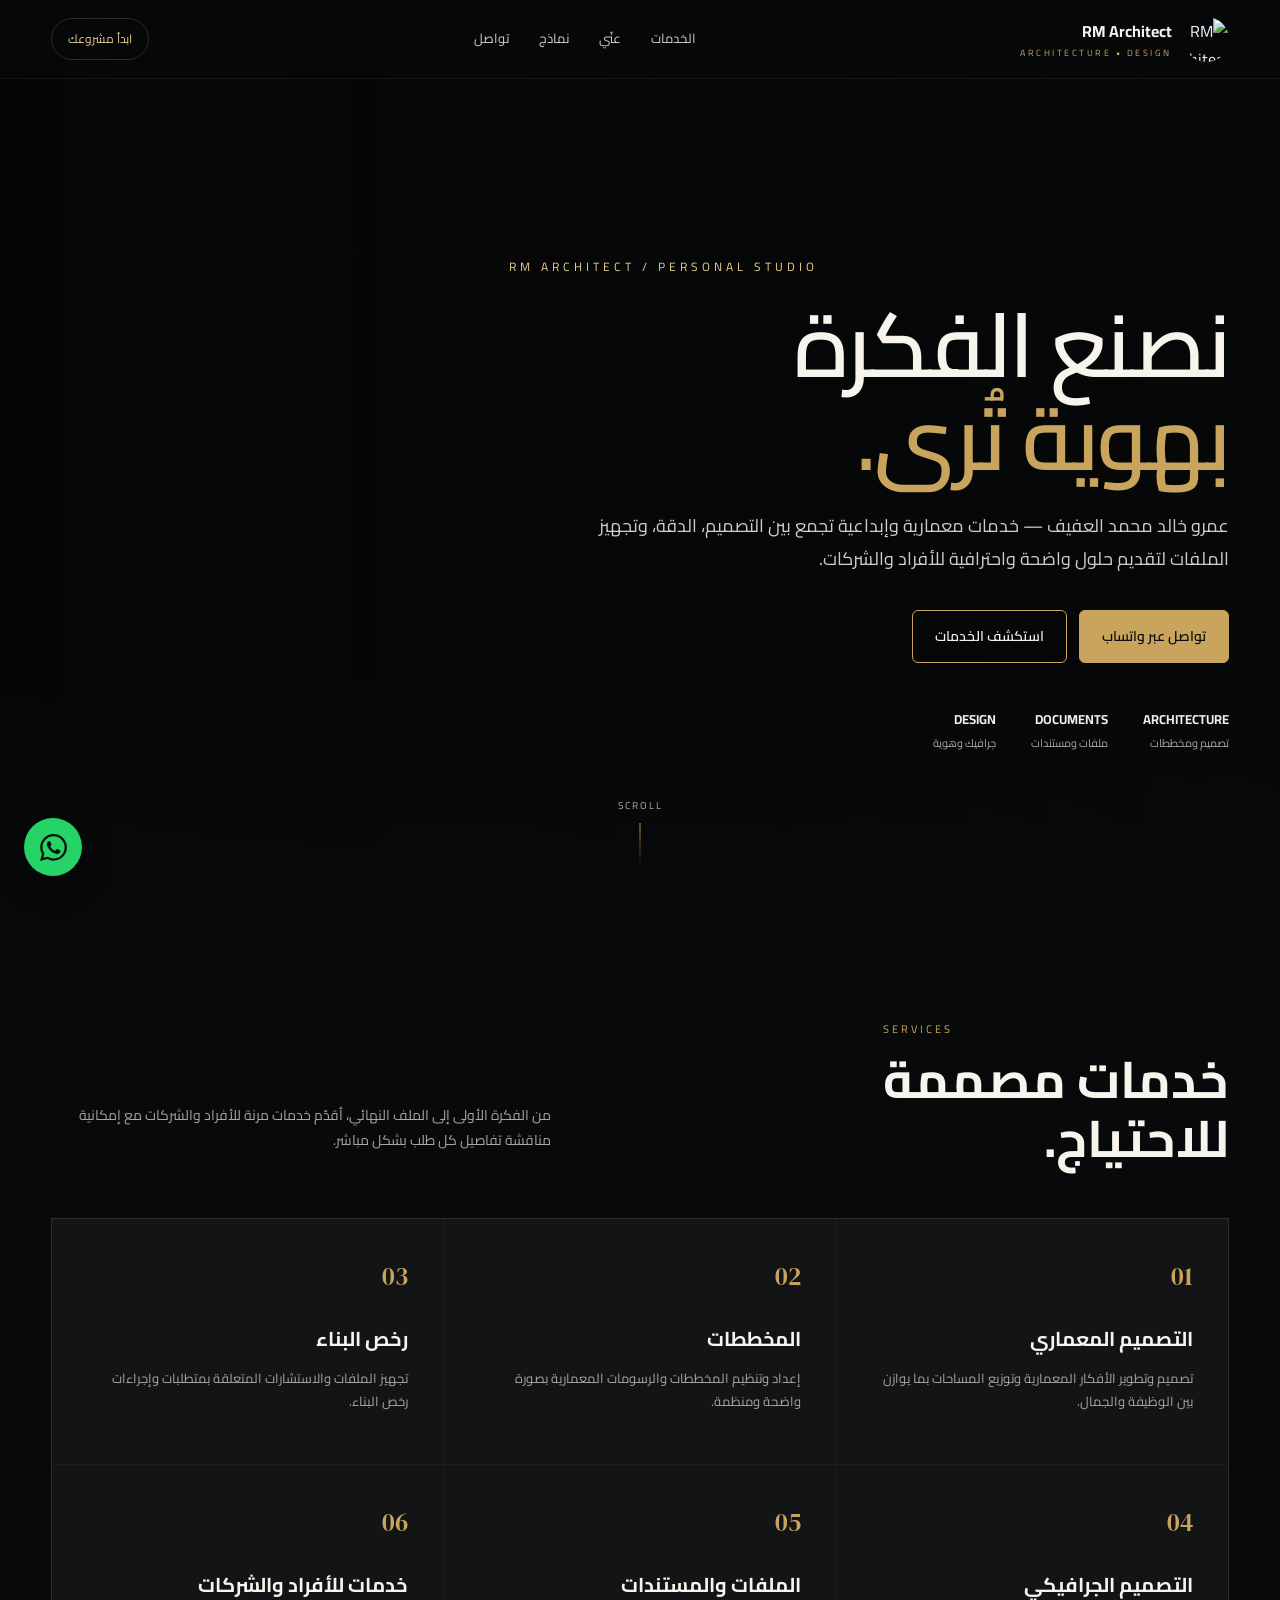
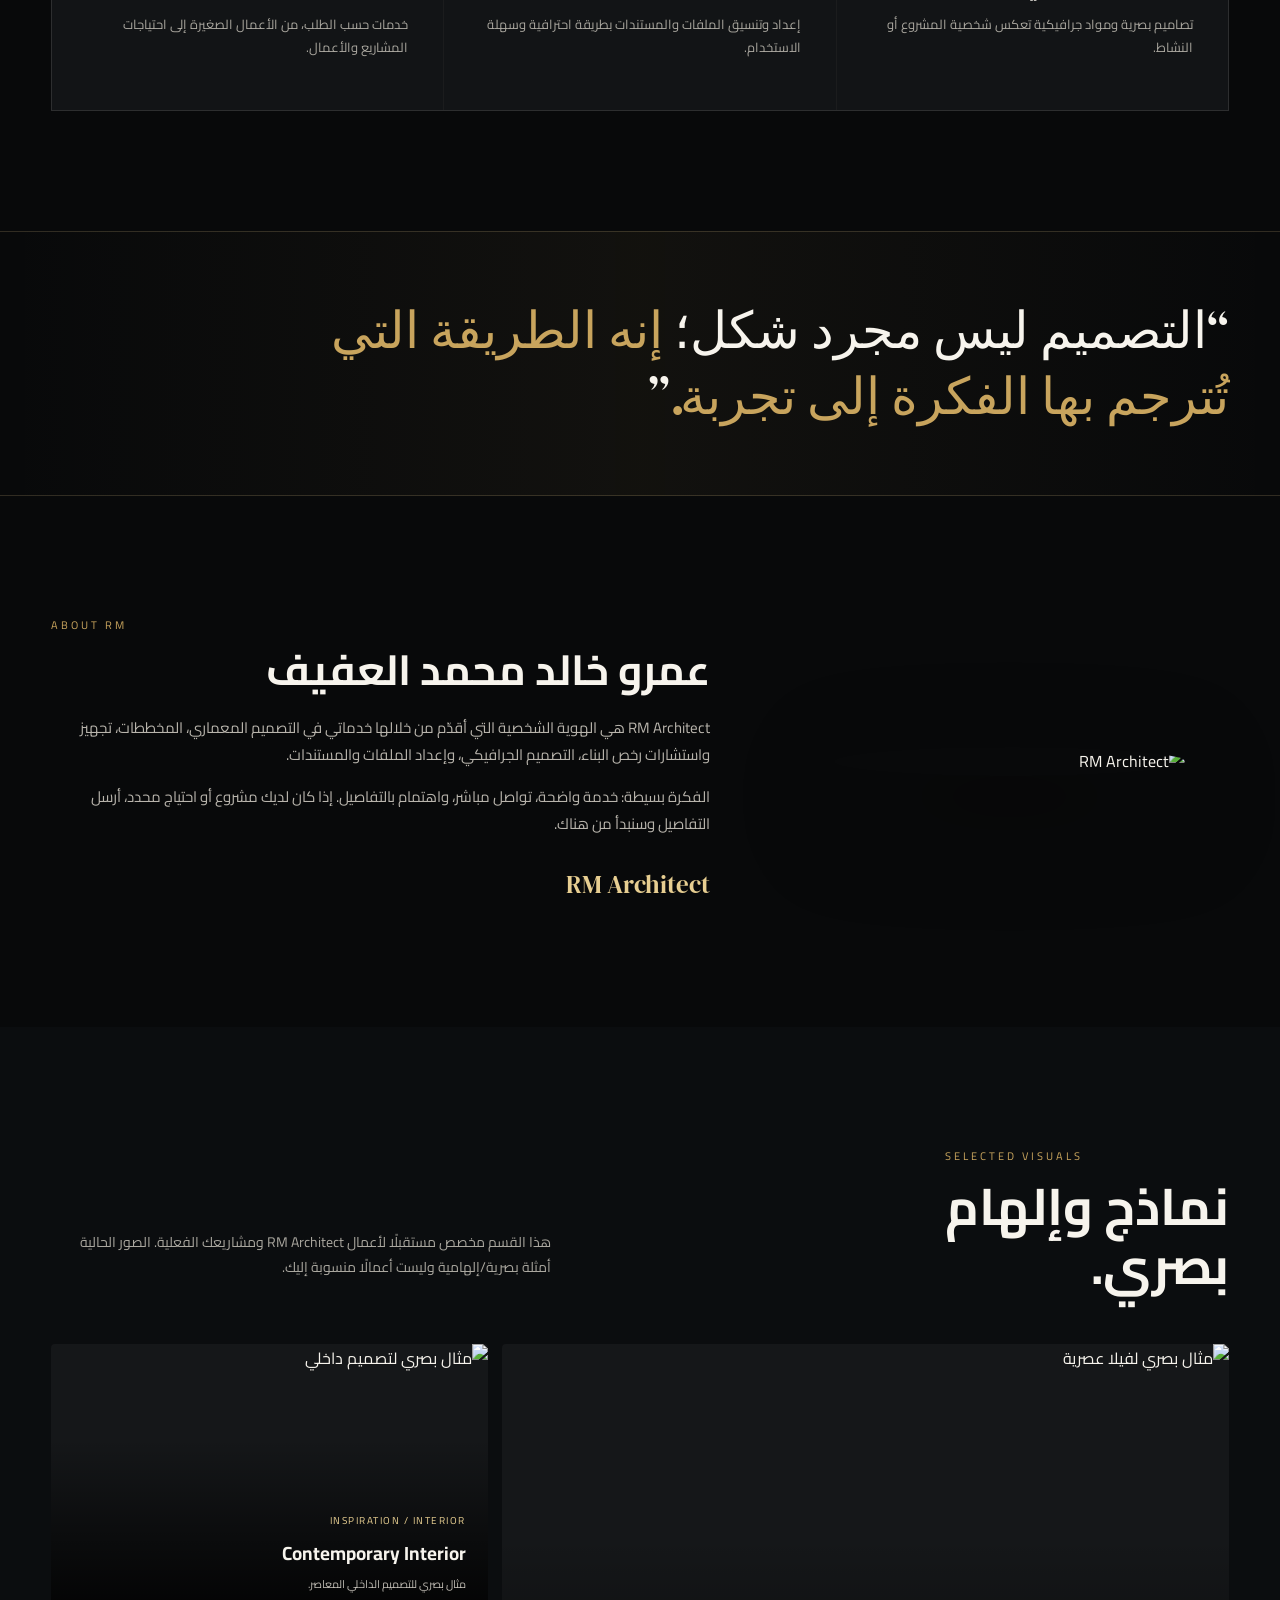
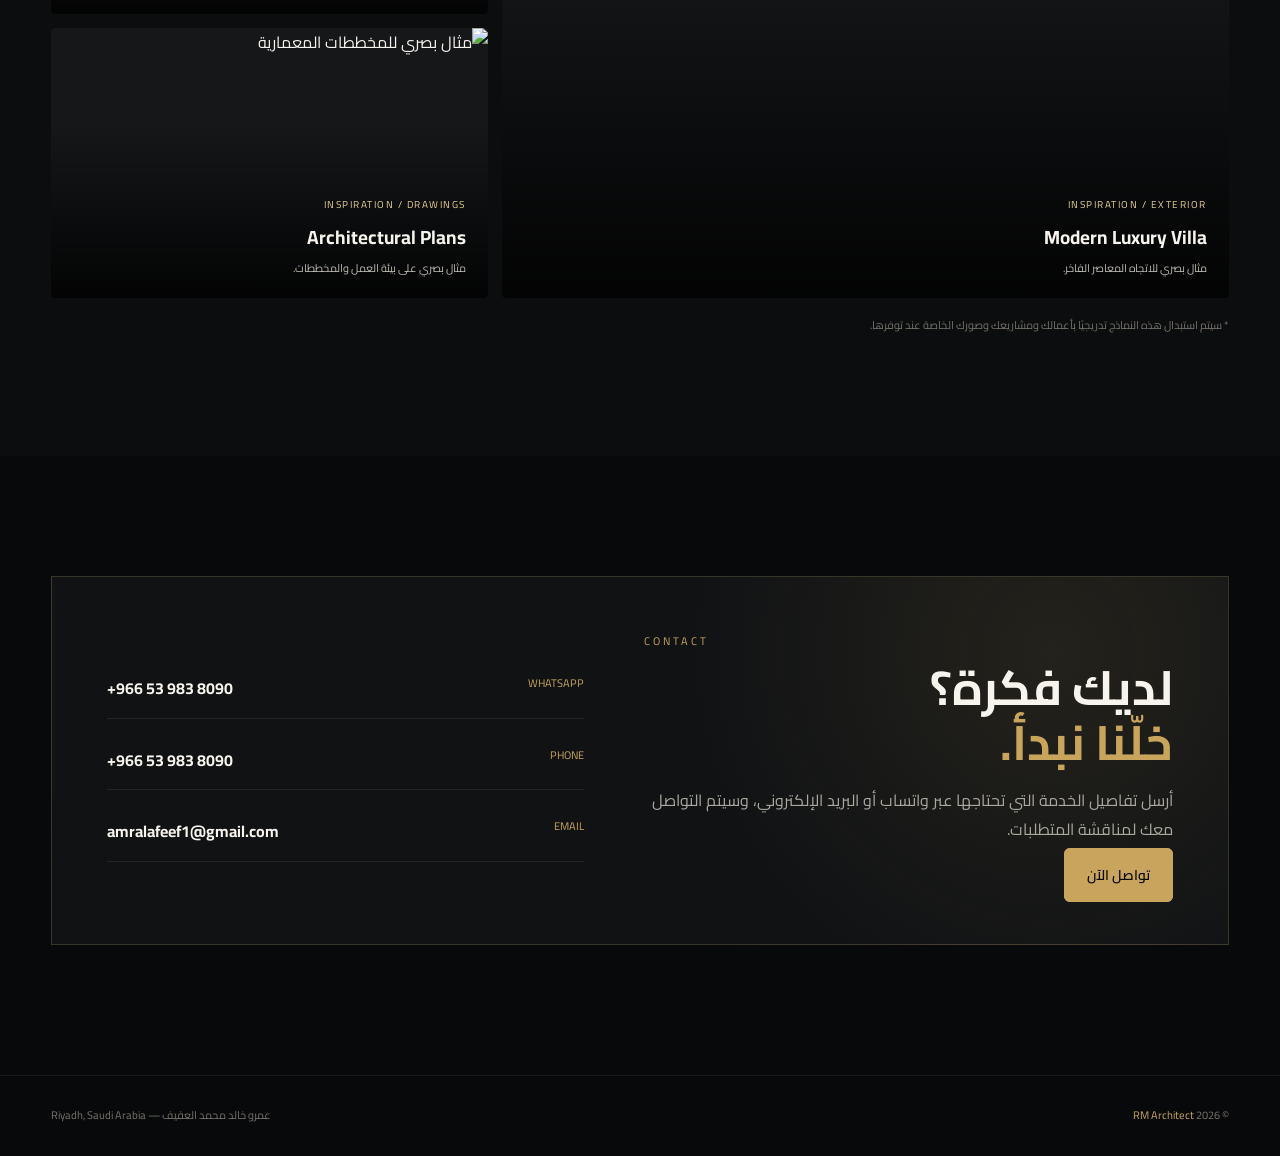
==== index.html @ 25523a06 "Add files via upload" ====
<!doctype html>
<html lang="ar" dir="rtl">
<head>
<meta charset="utf-8">
<meta name="viewport" content="width=device-width, initial-scale=1">
<meta name="description" content="RM Architect — عمرو خالد محمد العفيف | تصميم معماري، مخططات، رخص بناء، تصميم جرافيك وإعداد ملفات ومستندات.">
<title>RM Architect — عمرو خالد محمد العفيف</title>
<link rel="preconnect" href="https://fonts.googleapis.com">
<link rel="preconnect" href="https://fonts.gstatic.com" crossorigin>
<link href="https://fonts.googleapis.com/css2?family=Cairo:wght@400;500;600;700&family=DM+Serif+Display&display=swap" rel="stylesheet">
<style>
:root{--bg:#08090a;--bg2:#0e1012;--card:#121416;--text:#f7f4ed;--muted:#aaa79f;--gold:#c8a45d;--gold2:#e7ce91;--line:rgba(231,206,145,.18);--max:1200px}
*{box-sizing:border-box}html{scroll-behavior:smooth}body{margin:0;background:var(--bg);color:var(--text);font-family:Cairo,Arial,sans-serif;line-height:1.8}
a{text-decoration:none;color:inherit}.container{width:min(92%,var(--max));margin:auto}
header{position:fixed;top:0;left:0;right:0;z-index:100;background:rgba(8,9,10,.62);backdrop-filter:blur(18px);border-bottom:1px solid rgba(255,255,255,.06)}
nav{height:78px;display:flex;align-items:center;justify-content:space-between}.brand{display:flex;align-items:center;gap:12px}.brand img{width:45px;height:45px;border-radius:50%;object-fit:cover}.brand b{font-size:16px}.brand span{display:block;color:var(--gold);font-size:9px;letter-spacing:2.5px;direction:ltr}
.navlinks{display:flex;gap:30px;font-size:13px;color:#d6d1c7}.navlinks a{position:relative}.navlinks a:after{content:"";position:absolute;right:0;bottom:-7px;width:0;height:1px;background:var(--gold);transition:.3s}.navlinks a:hover:after{width:100%}
.navcta{border:1px solid var(--line);padding:9px 16px;border-radius:30px;color:var(--gold2);font-size:12px}.navcta:hover{background:rgba(200,164,93,.1)}
.hero{min-height:100vh;position:relative;display:flex;align-items:center;overflow:hidden;background:#070809}
.hero-bg{position:absolute;inset:0;background-image:linear-gradient(90deg,rgba(5,6,7,.96) 0%,rgba(5,6,7,.76) 40%,rgba(5,6,7,.22) 100%),url('https://files.idyllic.app/files/static/66400?optimizer=image&width=3840');background-size:cover;background-position:center;filter:saturate(.8)}
.hero:after{content:"";position:absolute;inset:auto 0 0;height:220px;background:linear-gradient(transparent,var(--bg));z-index:1}
.hero-content{position:relative;z-index:2;padding-top:110px;max-width:720px}.eyebrow{color:var(--gold2);font-size:12px;letter-spacing:4px;direction:ltr;margin-bottom:20px}
.hero h1{font-size:clamp(45px,7vw,92px);line-height:1.04;margin:0;font-weight:600;letter-spacing:-2px}.hero h1 em{font-style:normal;color:var(--gold)}
.hero .lead{color:#d2cec5;font-size:18px;max-width:650px;margin:26px 0 35px}
.actions{display:flex;gap:12px;flex-wrap:wrap}.btn{padding:13px 22px;border-radius:6px;border:1px solid var(--gold);font-weight:600;font-size:14px;transition:.25s}.btn.gold{background:var(--gold);color:#0a0a0a}.btn.dark{background:rgba(10,10,10,.2);backdrop-filter:blur(5px)}.btn:hover{transform:translateY(-3px);box-shadow:0 12px 30px rgba(0,0,0,.28)}
.hero-meta{display:flex;gap:35px;margin-top:45px;color:#aaa;font-size:11px}.hero-meta strong{display:block;color:#f3efe7;font-size:13px;margin-bottom:2px}
.scroll{position:absolute;z-index:3;bottom:35px;left:50%;transform:translateX(-50%);color:#aaa;font-size:10px;letter-spacing:2px;direction:ltr}.scroll:after{content:"";display:block;width:1px;height:42px;background:linear-gradient(var(--gold),transparent);margin:8px auto 0}
section{padding:120px 0}.section-top{display:flex;justify-content:space-between;gap:40px;align-items:end;margin-bottom:50px}.tag{color:var(--gold);font-size:11px;letter-spacing:3px;direction:ltr}.section-top h2{font-size:clamp(32px,4vw,56px);line-height:1.15;margin:10px 0 0}.section-top p{max-width:500px;color:var(--muted);font-size:14px}
.services{display:grid;grid-template-columns:repeat(3,1fr);gap:1px;background:rgba(255,255,255,.08);border:1px solid rgba(255,255,255,.08)}.service{background:var(--card);padding:35px;min-height:245px;transition:.35s;position:relative;overflow:hidden}.service:hover{background:#17191c;transform:translateY(-5px)}.service:before{content:"";position:absolute;right:0;top:0;width:1px;height:0;background:var(--gold);transition:.4s}.service:hover:before{height:100%}.service .n{font-family:"DM Serif Display",serif;color:var(--gold);font-size:25px}.service h3{font-size:20px;margin:22px 0 10px}.service p{color:var(--muted);font-size:13px;margin:0}
.statement{border-top:1px solid var(--line);border-bottom:1px solid var(--line);padding:65px 0;background:linear-gradient(90deg,transparent,rgba(200,164,93,.05),transparent)}.statement p{font-family:"DM Serif Display",serif;font-size:clamp(28px,4vw,54px);line-height:1.3;margin:0;max-width:950px}.statement span{color:var(--gold)}
.about{display:grid;grid-template-columns:.8fr 1.2fr;gap:80px;align-items:center}.about-logo{display:flex;justify-content:center}.about-logo img{width:min(390px,80%);border-radius:50%;box-shadow:0 35px 100px rgba(0,0,0,.55)}.about-copy h2{font-size:42px;line-height:1.2;margin:10px 0 18px}.about-copy p{color:#b8b4ac;font-size:15px}.signature{margin-top:25px;color:var(--gold2);font-family:"DM Serif Display",serif;font-size:25px}
.work{background:#0b0d0f}.gallery{display:grid;grid-template-columns:1.25fr .75fr;grid-template-rows:270px 270px;gap:14px}.project{position:relative;overflow:hidden;border-radius:4px;background:#151719}.project:first-child{grid-row:span 2}.project img{width:100%;height:100%;object-fit:cover;display:block;transition:.7s}.project:hover img{transform:scale(1.06)}.project:after{content:"";position:absolute;inset:35% 0 0;background:linear-gradient(transparent,rgba(0,0,0,.86))}.project-info{position:absolute;z-index:2;bottom:20px;right:22px;left:22px}.project-info small{color:var(--gold2);font-size:10px;letter-spacing:1.5px}.project-info h3{margin:4px 0;font-size:19px}.project-info p{margin:0;color:#c0bcb4;font-size:11px}.future-note{margin-top:18px;color:#77736c;font-size:11px}
.contact{padding-bottom:130px}.contact-box{border:1px solid var(--line);padding:55px;display:grid;grid-template-columns:1fr .9fr;gap:60px;background:radial-gradient(circle at 85% 20%,rgba(200,164,93,.11),transparent 35%),#101214}.contact-box h2{font-size:48px;line-height:1.15;margin:8px 0 15px}.contact-box p{color:var(--muted);max-width:570px}.contact-links{display:flex;flex-direction:column;gap:12px;justify-content:center}.contact-link{border-bottom:1px solid rgba(255,255,255,.08);padding:15px 0;display:flex;justify-content:space-between;gap:20px}.contact-link span{color:var(--gold);font-size:11px;direction:ltr}.contact-link strong{font-size:16px;direction:ltr}
footer{border-top:1px solid rgba(255,255,255,.07);padding:30px 0;color:#77736c;font-size:11px}.footer-row{display:flex;justify-content:space-between}.goldtext{color:var(--gold)}
.wa{position:fixed;z-index:120;bottom:24px;left:24px;width:58px;height:58px;border-radius:50%;background:#25D366;color:#07110a;display:grid;place-items:center;font-weight:700;box-shadow:0 12px 30px rgba(0,0,0,.4);animation:pulse 2.5s infinite}.wa svg{width:27px;height:27px}.wa-label{position:absolute;left:68px;white-space:nowrap;background:#111;color:#ddd;border:1px solid rgba(255,255,255,.08);padding:5px 10px;border-radius:20px;font-size:10px;opacity:0;transform:translateX(-8px);transition:.2s}.wa:hover .wa-label{opacity:1;transform:none}
.reveal{opacity:0;transform:translateY(25px);transition:opacity .8s ease,transform .8s ease}.reveal.show{opacity:1;transform:none}
@keyframes pulse{0%,100%{box-shadow:0 12px 30px rgba(0,0,0,.4),0 0 0 0 rgba(37,211,102,.35)}60%{box-shadow:0 12px 30px rgba(0,0,0,.4),0 0 0 14px rgba(37,211,102,0)}}
@media(max-width:850px){.navlinks{display:none}.navcta{font-size:11px}.hero{min-height:850px}.hero-bg{background-position:58% center}.hero-content{padding-top:130px}.hero h1{letter-spacing:-1px}.hero .lead{font-size:15px}.hero-meta{gap:20px}.section-top{display:block}.section-top p{margin-top:15px}.services{grid-template-columns:1fr}.about{grid-template-columns:1fr;gap:40px}.about-logo{order:2}.about-copy h2{font-size:34px}.gallery{grid-template-columns:1fr;grid-template-rows:320px 230px 230px}.project:first-child{grid-row:auto}.contact-box{grid-template-columns:1fr;padding:35px;gap:30px}.contact-box h2{font-size:36px}.footer-row{display:block}.footer-row div+div{margin-top:7px}}
</style>
</head>
<body>
<header>
  <div class="container">
    <nav>
      <a class="brand" href="#home"><img src="assets/rm-monogram.jpeg" alt="RM Architect"><div><b>RM Architect</b><span>ARCHITECTURE • DESIGN</span></div></a>
      <div class="navlinks"><a href="#services">الخدمات</a><a href="#about">عنّي</a><a href="#work">نماذج</a><a href="#contact">تواصل</a></div>
      <a class="navcta" href="https://wa.me/966539838090" target="_blank" rel="noopener">ابدأ مشروعك</a>
    </nav>
  </div>
</header>

<main>
<section class="hero" id="home">
  <div class="hero-bg"></div>
  <div class="container">
    <div class="hero-content reveal">
      <div class="eyebrow">RM ARCHITECT / PERSONAL STUDIO</div>
      <h1>نصنع الفكرة<br><em>بهوية تُرى.</em></h1>
      <p class="lead">عمرو خالد محمد العفيف — خدمات معمارية وإبداعية تجمع بين التصميم، الدقة، وتجهيز الملفات لتقديم حلول واضحة واحترافية للأفراد والشركات.</p>
      <div class="actions">
        <a class="btn gold" href="https://wa.me/966539838090" target="_blank" rel="noopener">تواصل عبر واتساب</a>
        <a class="btn dark" href="#services">استكشف الخدمات</a>
      </div>
      <div class="hero-meta">
        <div><strong>ARCHITECTURE</strong>تصميم ومخططات</div>
        <div><strong>DOCUMENTS</strong>ملفات ومستندات</div>
        <div><strong>DESIGN</strong>جرافيك وهوية</div>
      </div>
    </div>
  </div>
  <div class="scroll">SCROLL</div>
</section>

<section id="services">
  <div class="container">
    <div class="section-top reveal"><div><div class="tag">SERVICES</div><h2>خدمات مصممة<br>للاحتياج.</h2></div><p>من الفكرة الأولى إلى الملف النهائي، أقدّم خدمات مرنة للأفراد والشركات مع إمكانية مناقشة تفاصيل كل طلب بشكل مباشر.</p></div>
    <div class="services">
      <article class="service reveal"><div class="n">01</div><h3>التصميم المعماري</h3><p>تصميم وتطوير الأفكار المعمارية وتوزيع المساحات بما يوازن بين الوظيفة والجمال.</p></article>
      <article class="service reveal"><div class="n">02</div><h3>المخططات</h3><p>إعداد وتنظيم المخططات والرسومات المعمارية بصورة واضحة ومنظمة.</p></article>
      <article class="service reveal"><div class="n">03</div><h3>رخص البناء</h3><p>تجهيز الملفات والاستشارات المتعلقة بمتطلبات وإجراءات رخص البناء.</p></article>
      <article class="service reveal"><div class="n">04</div><h3>التصميم الجرافيكي</h3><p>تصاميم بصرية ومواد جرافيكية تعكس شخصية المشروع أو النشاط.</p></article>
      <article class="service reveal"><div class="n">05</div><h3>الملفات والمستندات</h3><p>إعداد وتنسيق الملفات والمستندات بطريقة احترافية وسهلة الاستخدام.</p></article>
      <article class="service reveal"><div class="n">06</div><h3>خدمات للأفراد والشركات</h3><p>خدمات حسب الطلب، من الأعمال الصغيرة إلى احتياجات المشاريع والأعمال.</p></article>
    </div>
  </div>
</section>

<div class="statement"><div class="container reveal"><p>“التصميم ليس مجرد شكل؛ <span>إنه الطريقة التي تُترجم بها الفكرة إلى تجربة.</span>”</p></div></div>

<section id="about">
  <div class="container about">
    <div class="about-logo reveal"><img src="assets/rm-architect-gold.jpeg" alt="RM Architect"></div>
    <div class="about-copy reveal"><div class="tag">ABOUT RM</div><h2>عمرو خالد محمد العفيف</h2><p>RM Architect هي الهوية الشخصية التي أقدّم من خلالها خدماتي في التصميم المعماري، المخططات، تجهيز واستشارات رخص البناء، التصميم الجرافيكي، وإعداد الملفات والمستندات.</p><p>الفكرة بسيطة: خدمة واضحة، تواصل مباشر، واهتمام بالتفاصيل. إذا كان لديك مشروع أو احتياج محدد، أرسل التفاصيل وسنبدأ من هناك.</p><div class="signature">RM Architect</div></div>
  </div>
</section>

<section class="work" id="work">
  <div class="container">
    <div class="section-top reveal"><div><div class="tag">SELECTED VISUALS</div><h2>نماذج وإلهام<br>بصري.</h2></div><p>هذا القسم مخصص مستقبلًا لأعمال RM Architect ومشاريعك الفعلية. الصور الحالية أمثلة بصرية/إلهامية وليست أعمالًا منسوبة إليك.</p></div>
    <div class="gallery">
      <article class="project reveal"><img src="https://files.idyllic.app/files/static/66400?optimizer=image&width=1600" alt="مثال بصري لفيلا عصرية"><div class="project-info"><small>INSPIRATION / EXTERIOR</small><h3>Modern Luxury Villa</h3><p>مثال بصري للاتجاه المعاصر الفاخر.</p></div></article>
      <article class="project reveal"><img src="https://fancyhouse-design.com/wp-content/uploads/2023/11/Every-corner-of-the-living-room-reflects-a-blend-of-contemporary-design-with-a-hint-of-LA-flair.-630x630.jpg" alt="مثال بصري لتصميم داخلي"><div class="project-info"><small>INSPIRATION / INTERIOR</small><h3>Contemporary Interior</h3><p>مثال بصري للتصميم الداخلي المعاصر.</p></div></article>
      <article class="project reveal"><img src="https://d2xsxph8kpxj0f.cloudfront.net/310519663413179669/UdNxJZzEU8oifkmSxNdgwg/hero-main-DS4dwJ5d8Qhayc9qB6okXW.webp" alt="مثال بصري للمخططات المعمارية"><div class="project-info"><small>INSPIRATION / DRAWINGS</small><h3>Architectural Plans</h3><p>مثال بصري على بيئة العمل والمخططات.</p></div></article>
    </div>
    <div class="future-note">* سيتم استبدال هذه النماذج تدريجيًا بأعمالك ومشاريعك وصورك الخاصة عند توفرها.</div>
  </div>
</section>

<section class="contact" id="contact">
  <div class="container">
    <div class="contact-box reveal">
      <div><div class="tag">CONTACT</div><h2>لديك فكرة؟<br><span style="color:var(--gold)">خلّنا نبدأ.</span></h2><p>أرسل تفاصيل الخدمة التي تحتاجها عبر واتساب أو البريد الإلكتروني، وسيتم التواصل معك لمناقشة المتطلبات.</p><a class="btn gold" href="https://wa.me/966539838090" target="_blank" rel="noopener">تواصل الآن</a></div>
      <div class="contact-links">
        <a class="contact-link" href="https://wa.me/966539838090" target="_blank" rel="noopener"><span>WHATSAPP</span><strong>+966 53 983 8090</strong></a>
        <a class="contact-link" href="tel:+966539838090"><span>PHONE</span><strong>+966 53 983 8090</strong></a>
        <a class="contact-link" href="mailto:amralafeef1@gmail.com"><span>EMAIL</span><strong>amralafeef1@gmail.com</strong></a>
      </div>
    </div>
  </div>
</section>
</main>

<a class="wa" href="https://wa.me/966539838090" target="_blank" rel="noopener" aria-label="واتساب">
  <svg viewBox="0 0 24 24" fill="currentColor"><path d="M20.5 3.5A11.9 11.9 0 0 0 12.05 0C5.5 0 .17 5.33.17 11.88c0 2.09.55 4.13 1.59 5.92L.08 24l6.36-1.67a11.9 11.9 0 0 0 5.61 1.43h.01c6.55 0 11.88-5.33 11.88-11.88 0-3.17-1.23-6.14-3.44-8.38ZM12.06 21.7h-.01a9.8 9.8 0 0 1-5-1.37l-.36-.21-3.77.99 1.01-3.68-.23-.38a9.8 9.8 0 0 1-1.5-5.17C2.2 6.47 6.63 2.04 12.06 2.04c2.63 0 5.1 1.03 6.96 2.9a9.77 9.77 0 0 1 2.88 6.96c0 5.42-4.43 9.8-9.84 9.8Zm5.38-7.35c-.29-.15-1.72-.85-1.99-.95-.27-.1-.47-.15-.67.15-.2.29-.76.95-.93 1.14-.17.2-.34.22-.63.07-.29-.15-1.22-.45-2.33-1.44-.86-.77-1.44-1.72-1.61-2.01-.17-.29-.02-.45.13-.6.13-.13.29-.34.44-.51.15-.17.2-.29.3-.49.1-.2.05-.37-.02-.52-.07-.15-.67-1.61-.91-2.2-.24-.58-.48-.5-.67-.51h-.57c-.2 0-.52.07-.79.37-.27.29-1.04 1.02-1.04 2.49s1.07 2.89 1.21 3.09c.15.2 2.1 3.2 5.09 4.49.71.31 1.27.5 1.71.64.72.23 1.38.2 1.9.12.58-.09 1.72-.7 1.96-1.37.24-.68.24-1.26.17-1.38-.07-.12-.27-.2-.56-.34Z"/></svg>
  <span class="wa-label">تواصل عبر واتساب</span>
</a>
<footer><div class="container footer-row"><div>© <span id="year"></span> <span class="goldtext">RM Architect</span></div><div>عمرو خالد محمد العفيف — Riyadh, Saudi Arabia</div></div></footer>
<script>
document.getElementById('year').textContent=new Date().getFullYear();
const observer=new IntersectionObserver(entries=>entries.forEach(e=>{if(e.isIntersecting)e.target.classList.add('show')}),{threshold:.12});
document.querySelectorAll('.reveal').forEach(el=>observer.observe(el));
</script>
</body>
</html>
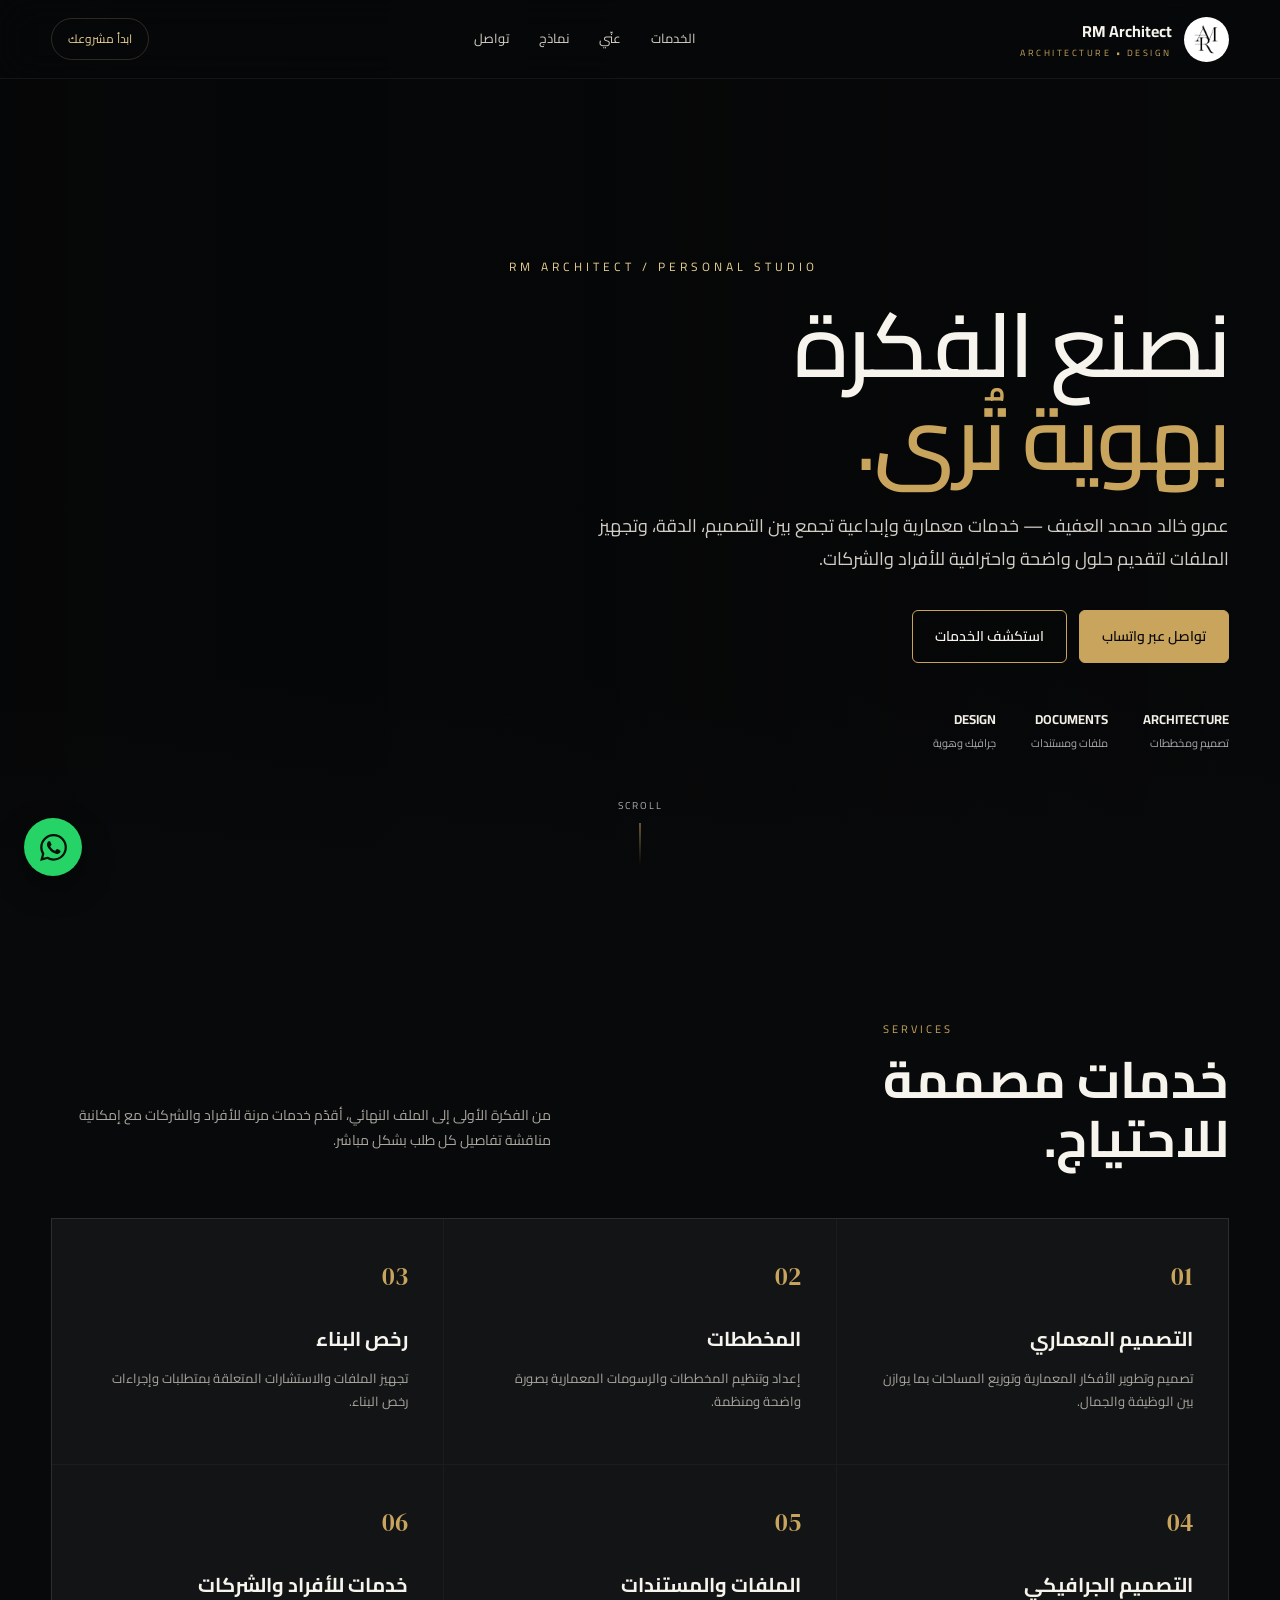
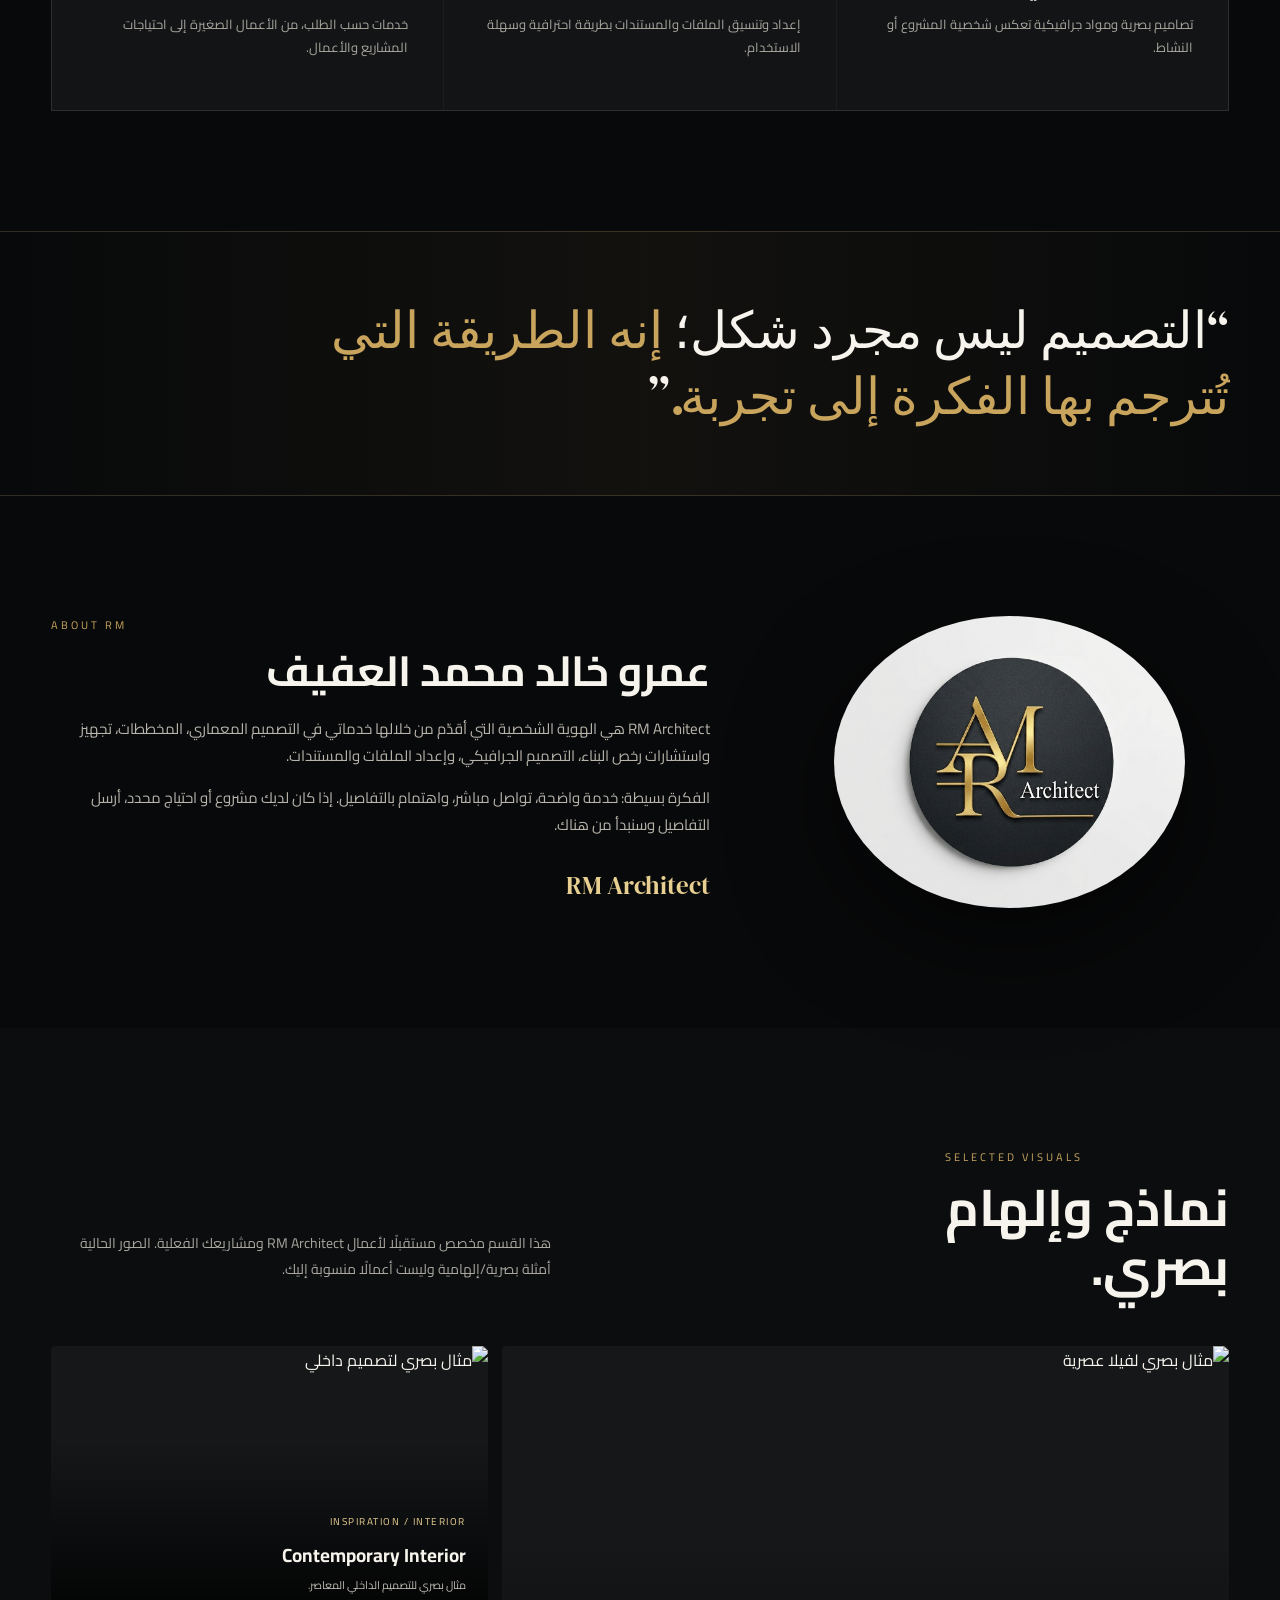
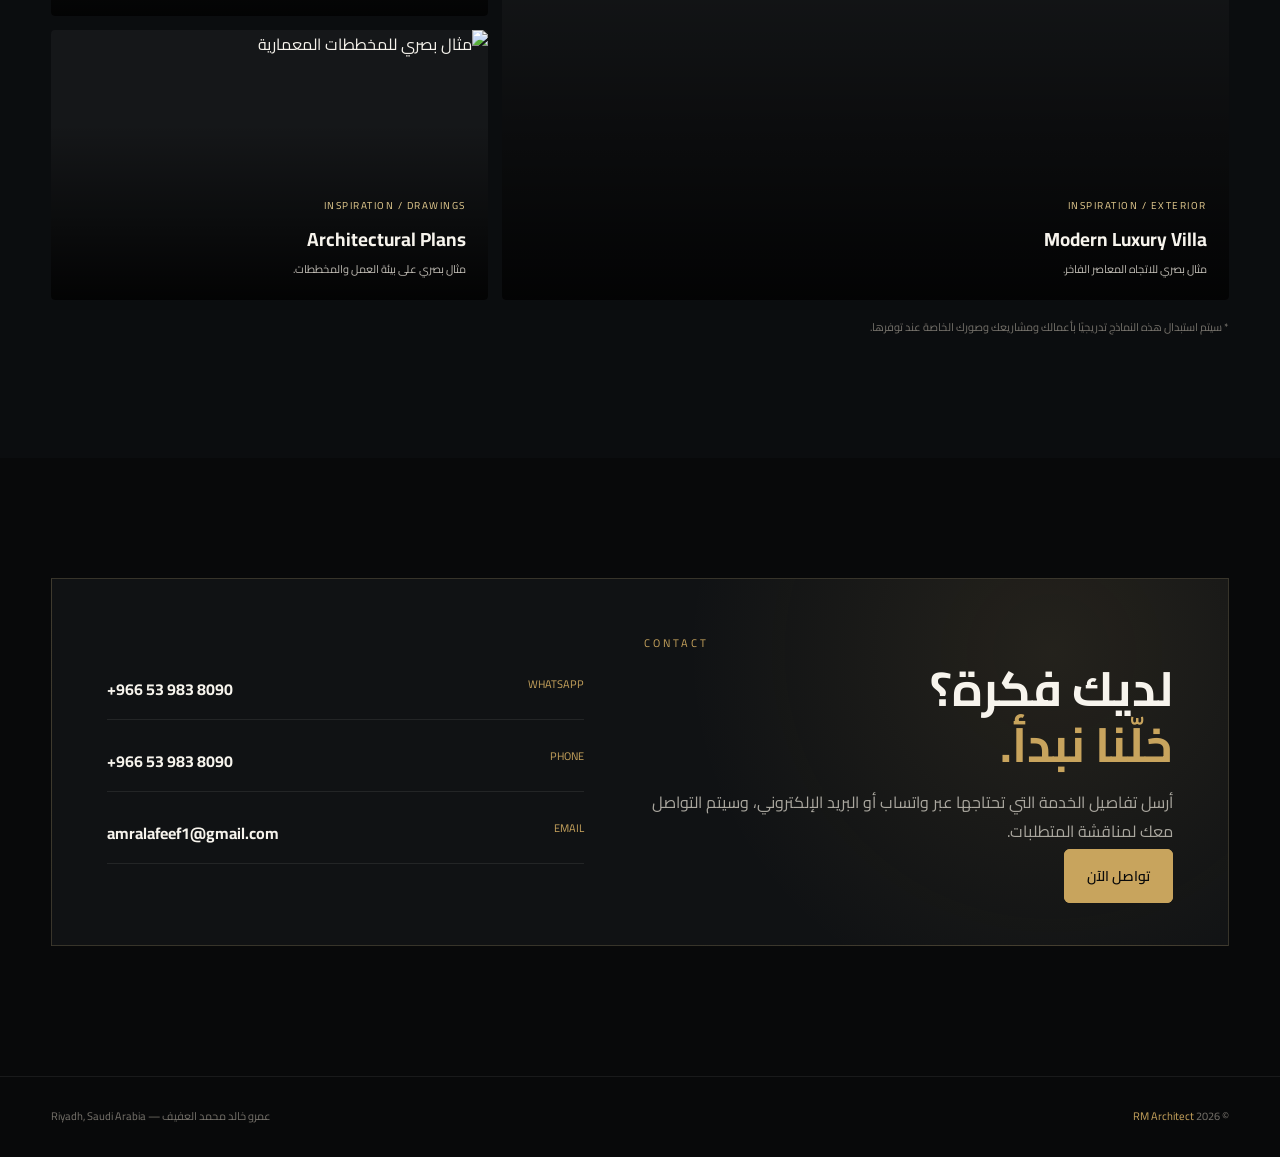
==== commit d72224cf: "Add files via upload" ====
--- a/index.html
+++ b/index.html
@@ -42,7 +42,7 @@
 <header>
   <div class="container">
     <nav>
-      <a class="brand" href="#home"><img src="assets/rm-monogram.jpeg" alt="RM Architect"><div><b>RM Architect</b><span>ARCHITECTURE • DESIGN</span></div></a>
+      <a class="brand" href="#home"><img src="rm-monogram.jpeg" alt="RM Architect"><div><b>RM Architect</b><span>ARCHITECTURE • DESIGN</span></div></a>
       <div class="navlinks"><a href="#services">الخدمات</a><a href="#about">عنّي</a><a href="#work">نماذج</a><a href="#contact">تواصل</a></div>
       <a class="navcta" href="https://wa.me/966539838090" target="_blank" rel="noopener">ابدأ مشروعك</a>
     </nav>
@@ -89,7 +89,7 @@
 
 <section id="about">
   <div class="container about">
-    <div class="about-logo reveal"><img src="assets/rm-architect-gold.jpeg" alt="RM Architect"></div>
+    <div class="about-logo reveal"><img src="rm-architect-gold.jpeg" alt="RM Architect"></div>
     <div class="about-copy reveal"><div class="tag">ABOUT RM</div><h2>عمرو خالد محمد العفيف</h2><p>RM Architect هي الهوية الشخصية التي أقدّم من خلالها خدماتي في التصميم المعماري، المخططات، تجهيز واستشارات رخص البناء، التصميم الجرافيكي، وإعداد الملفات والمستندات.</p><p>الفكرة بسيطة: خدمة واضحة، تواصل مباشر، واهتمام بالتفاصيل. إذا كان لديك مشروع أو احتياج محدد، أرسل التفاصيل وسنبدأ من هناك.</p><div class="signature">RM Architect</div></div>
   </div>
 </section>
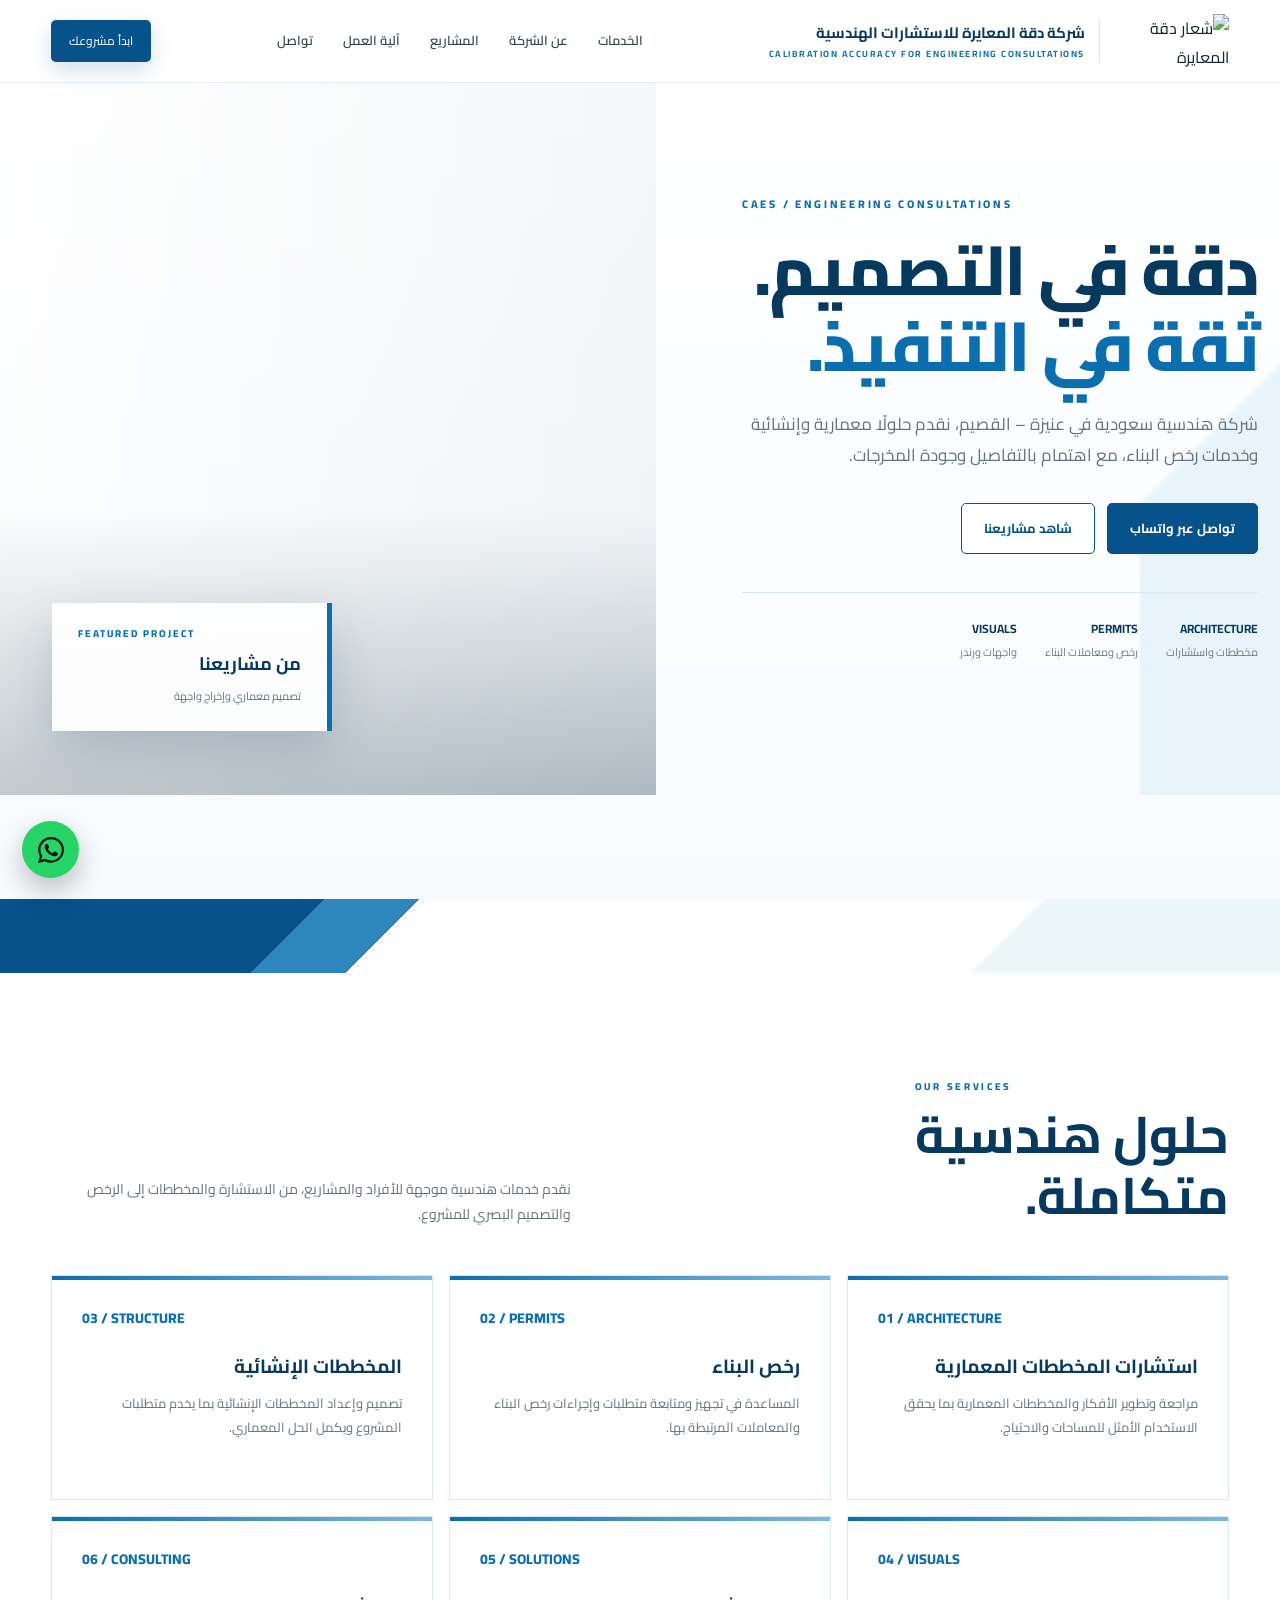
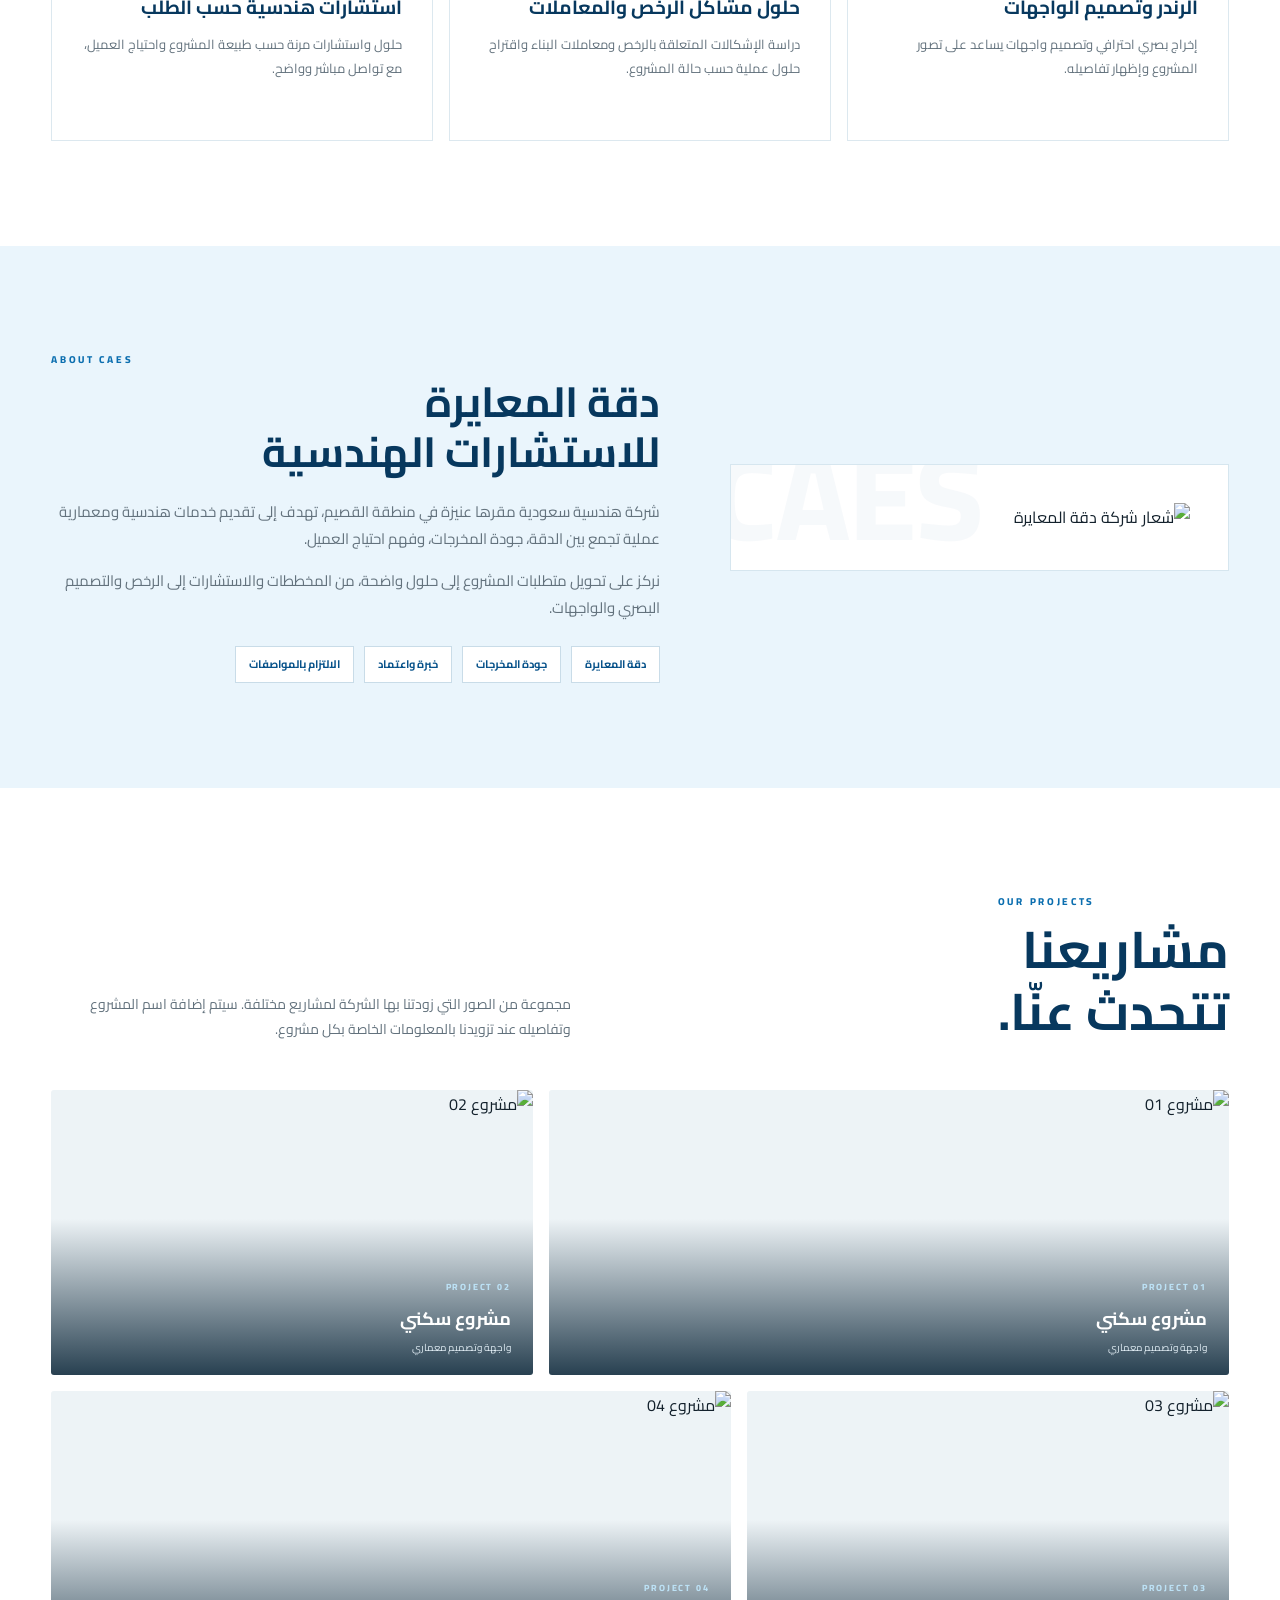
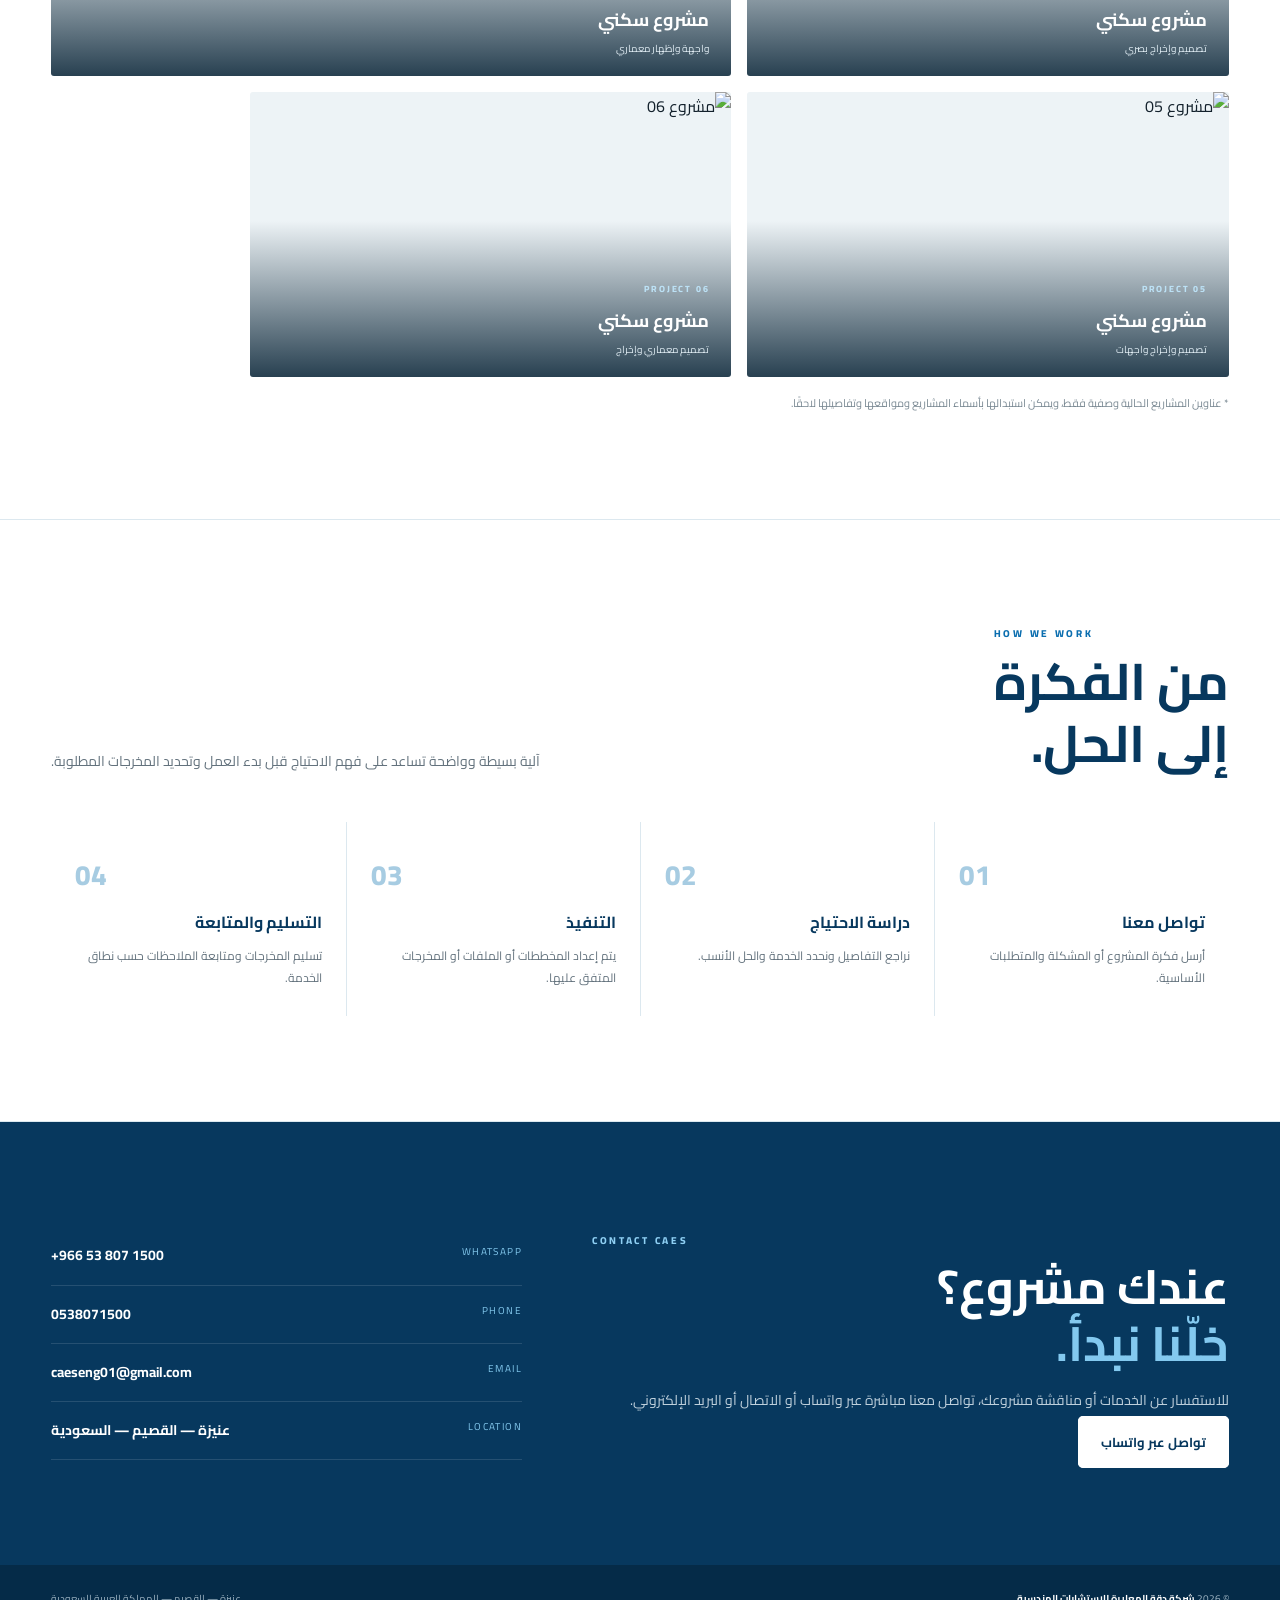
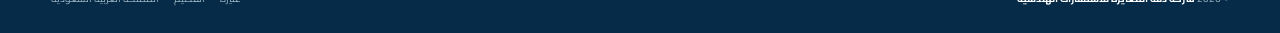
==== commit b37eb2f9: "Add files via upload" ====
--- a/index.html
+++ b/index.html
@@ -3,132 +3,62 @@
 <head>
 <meta charset="utf-8">
 <meta name="viewport" content="width=device-width, initial-scale=1">
-<meta name="description" content="RM Architect — عمرو خالد محمد العفيف | تصميم معماري، مخططات، رخص بناء، تصميم جرافيك وإعداد ملفات ومستندات.">
-<title>RM Architect — عمرو خالد محمد العفيف</title>
+<meta name="description" content="شركة دقة المعايرة للاستشارات الهندسية — خدمات هندسية ومعمارية ورخص البناء في عنيزة، القصيم.">
+<title>دقة المعايرة للاستشارات الهندسية</title>
 <link rel="preconnect" href="https://fonts.googleapis.com">
 <link rel="preconnect" href="https://fonts.gstatic.com" crossorigin>
-<link href="https://fonts.googleapis.com/css2?family=Cairo:wght@400;500;600;700&family=DM+Serif+Display&display=swap" rel="stylesheet">
+<link href="https://fonts.googleapis.com/css2?family=Cairo:wght@400;500;600;700;800&display=swap" rel="stylesheet">
 <style>
-:root{--bg:#08090a;--bg2:#0e1012;--card:#121416;--text:#f7f4ed;--muted:#aaa79f;--gold:#c8a45d;--gold2:#e7ce91;--line:rgba(231,206,145,.18);--max:1200px}
-*{box-sizing:border-box}html{scroll-behavior:smooth}body{margin:0;background:var(--bg);color:var(--text);font-family:Cairo,Arial,sans-serif;line-height:1.8}
-a{text-decoration:none;color:inherit}.container{width:min(92%,var(--max));margin:auto}
-header{position:fixed;top:0;left:0;right:0;z-index:100;background:rgba(8,9,10,.62);backdrop-filter:blur(18px);border-bottom:1px solid rgba(255,255,255,.06)}
-nav{height:78px;display:flex;align-items:center;justify-content:space-between}.brand{display:flex;align-items:center;gap:12px}.brand img{width:45px;height:45px;border-radius:50%;object-fit:cover}.brand b{font-size:16px}.brand span{display:block;color:var(--gold);font-size:9px;letter-spacing:2.5px;direction:ltr}
-.navlinks{display:flex;gap:30px;font-size:13px;color:#d6d1c7}.navlinks a{position:relative}.navlinks a:after{content:"";position:absolute;right:0;bottom:-7px;width:0;height:1px;background:var(--gold);transition:.3s}.navlinks a:hover:after{width:100%}
-.navcta{border:1px solid var(--line);padding:9px 16px;border-radius:30px;color:var(--gold2);font-size:12px}.navcta:hover{background:rgba(200,164,93,.1)}
-.hero{min-height:100vh;position:relative;display:flex;align-items:center;overflow:hidden;background:#070809}
-.hero-bg{position:absolute;inset:0;background-image:linear-gradient(90deg,rgba(5,6,7,.96) 0%,rgba(5,6,7,.76) 40%,rgba(5,6,7,.22) 100%),url('https://files.idyllic.app/files/static/66400?optimizer=image&width=3840');background-size:cover;background-position:center;filter:saturate(.8)}
-.hero:after{content:"";position:absolute;inset:auto 0 0;height:220px;background:linear-gradient(transparent,var(--bg));z-index:1}
-.hero-content{position:relative;z-index:2;padding-top:110px;max-width:720px}.eyebrow{color:var(--gold2);font-size:12px;letter-spacing:4px;direction:ltr;margin-bottom:20px}
-.hero h1{font-size:clamp(45px,7vw,92px);line-height:1.04;margin:0;font-weight:600;letter-spacing:-2px}.hero h1 em{font-style:normal;color:var(--gold)}
-.hero .lead{color:#d2cec5;font-size:18px;max-width:650px;margin:26px 0 35px}
-.actions{display:flex;gap:12px;flex-wrap:wrap}.btn{padding:13px 22px;border-radius:6px;border:1px solid var(--gold);font-weight:600;font-size:14px;transition:.25s}.btn.gold{background:var(--gold);color:#0a0a0a}.btn.dark{background:rgba(10,10,10,.2);backdrop-filter:blur(5px)}.btn:hover{transform:translateY(-3px);box-shadow:0 12px 30px rgba(0,0,0,.28)}
-.hero-meta{display:flex;gap:35px;margin-top:45px;color:#aaa;font-size:11px}.hero-meta strong{display:block;color:#f3efe7;font-size:13px;margin-bottom:2px}
-.scroll{position:absolute;z-index:3;bottom:35px;left:50%;transform:translateX(-50%);color:#aaa;font-size:10px;letter-spacing:2px;direction:ltr}.scroll:after{content:"";display:block;width:1px;height:42px;background:linear-gradient(var(--gold),transparent);margin:8px auto 0}
-section{padding:120px 0}.section-top{display:flex;justify-content:space-between;gap:40px;align-items:end;margin-bottom:50px}.tag{color:var(--gold);font-size:11px;letter-spacing:3px;direction:ltr}.section-top h2{font-size:clamp(32px,4vw,56px);line-height:1.15;margin:10px 0 0}.section-top p{max-width:500px;color:var(--muted);font-size:14px}
-.services{display:grid;grid-template-columns:repeat(3,1fr);gap:1px;background:rgba(255,255,255,.08);border:1px solid rgba(255,255,255,.08)}.service{background:var(--card);padding:35px;min-height:245px;transition:.35s;position:relative;overflow:hidden}.service:hover{background:#17191c;transform:translateY(-5px)}.service:before{content:"";position:absolute;right:0;top:0;width:1px;height:0;background:var(--gold);transition:.4s}.service:hover:before{height:100%}.service .n{font-family:"DM Serif Display",serif;color:var(--gold);font-size:25px}.service h3{font-size:20px;margin:22px 0 10px}.service p{color:var(--muted);font-size:13px;margin:0}
-.statement{border-top:1px solid var(--line);border-bottom:1px solid var(--line);padding:65px 0;background:linear-gradient(90deg,transparent,rgba(200,164,93,.05),transparent)}.statement p{font-family:"DM Serif Display",serif;font-size:clamp(28px,4vw,54px);line-height:1.3;margin:0;max-width:950px}.statement span{color:var(--gold)}
-.about{display:grid;grid-template-columns:.8fr 1.2fr;gap:80px;align-items:center}.about-logo{display:flex;justify-content:center}.about-logo img{width:min(390px,80%);border-radius:50%;box-shadow:0 35px 100px rgba(0,0,0,.55)}.about-copy h2{font-size:42px;line-height:1.2;margin:10px 0 18px}.about-copy p{color:#b8b4ac;font-size:15px}.signature{margin-top:25px;color:var(--gold2);font-family:"DM Serif Display",serif;font-size:25px}
-.work{background:#0b0d0f}.gallery{display:grid;grid-template-columns:1.25fr .75fr;grid-template-rows:270px 270px;gap:14px}.project{position:relative;overflow:hidden;border-radius:4px;background:#151719}.project:first-child{grid-row:span 2}.project img{width:100%;height:100%;object-fit:cover;display:block;transition:.7s}.project:hover img{transform:scale(1.06)}.project:after{content:"";position:absolute;inset:35% 0 0;background:linear-gradient(transparent,rgba(0,0,0,.86))}.project-info{position:absolute;z-index:2;bottom:20px;right:22px;left:22px}.project-info small{color:var(--gold2);font-size:10px;letter-spacing:1.5px}.project-info h3{margin:4px 0;font-size:19px}.project-info p{margin:0;color:#c0bcb4;font-size:11px}.future-note{margin-top:18px;color:#77736c;font-size:11px}
-.contact{padding-bottom:130px}.contact-box{border:1px solid var(--line);padding:55px;display:grid;grid-template-columns:1fr .9fr;gap:60px;background:radial-gradient(circle at 85% 20%,rgba(200,164,93,.11),transparent 35%),#101214}.contact-box h2{font-size:48px;line-height:1.15;margin:8px 0 15px}.contact-box p{color:var(--muted);max-width:570px}.contact-links{display:flex;flex-direction:column;gap:12px;justify-content:center}.contact-link{border-bottom:1px solid rgba(255,255,255,.08);padding:15px 0;display:flex;justify-content:space-between;gap:20px}.contact-link span{color:var(--gold);font-size:11px;direction:ltr}.contact-link strong{font-size:16px;direction:ltr}
-footer{border-top:1px solid rgba(255,255,255,.07);padding:30px 0;color:#77736c;font-size:11px}.footer-row{display:flex;justify-content:space-between}.goldtext{color:var(--gold)}
-.wa{position:fixed;z-index:120;bottom:24px;left:24px;width:58px;height:58px;border-radius:50%;background:#25D366;color:#07110a;display:grid;place-items:center;font-weight:700;box-shadow:0 12px 30px rgba(0,0,0,.4);animation:pulse 2.5s infinite}.wa svg{width:27px;height:27px}.wa-label{position:absolute;left:68px;white-space:nowrap;background:#111;color:#ddd;border:1px solid rgba(255,255,255,.08);padding:5px 10px;border-radius:20px;font-size:10px;opacity:0;transform:translateX(-8px);transition:.2s}.wa:hover .wa-label{opacity:1;transform:none}
-.reveal{opacity:0;transform:translateY(25px);transition:opacity .8s ease,transform .8s ease}.reveal.show{opacity:1;transform:none}
-@keyframes pulse{0%,100%{box-shadow:0 12px 30px rgba(0,0,0,.4),0 0 0 0 rgba(37,211,102,.35)}60%{box-shadow:0 12px 30px rgba(0,0,0,.4),0 0 0 14px rgba(37,211,102,0)}}
-@media(max-width:850px){.navlinks{display:none}.navcta{font-size:11px}.hero{min-height:850px}.hero-bg{background-position:58% center}.hero-content{padding-top:130px}.hero h1{letter-spacing:-1px}.hero .lead{font-size:15px}.hero-meta{gap:20px}.section-top{display:block}.section-top p{margin-top:15px}.services{grid-template-columns:1fr}.about{grid-template-columns:1fr;gap:40px}.about-logo{order:2}.about-copy h2{font-size:34px}.gallery{grid-template-columns:1fr;grid-template-rows:320px 230px 230px}.project:first-child{grid-row:auto}.contact-box{grid-template-columns:1fr;padding:35px;gap:30px}.contact-box h2{font-size:36px}.footer-row{display:block}.footer-row div+div{margin-top:7px}}
+:root{--blue:#07528a;--blue2:#0b6eaf;--navy:#07385e;--sky:#eaf5fc;--text:#13212c;--muted:#63727d;--line:#dce8ef;--white:#fff;--max:1220px}
+*{box-sizing:border-box}html{scroll-behavior:smooth}body{margin:0;background:#fff;color:var(--text);font-family:Cairo,Arial,sans-serif;line-height:1.8}a{text-decoration:none;color:inherit}.container{width:min(92%,var(--max));margin:auto}
+header{position:fixed;top:0;left:0;right:0;z-index:100;background:rgba(255,255,255,.92);backdrop-filter:blur(16px);border-bottom:1px solid rgba(7,82,138,.10)}nav{height:82px;display:flex;align-items:center;justify-content:space-between;gap:25px}.brand{display:flex;align-items:center;gap:13px}.brand img{width:116px;height:54px;object-fit:contain}.brand-text{border-right:1px solid var(--line);padding-right:14px}.brand-text b{display:block;font-size:15px;color:var(--navy)}.brand-text span{display:block;font-size:9px;color:var(--blue2);font-weight:700;letter-spacing:1.5px;direction:ltr}
+.navlinks{display:flex;gap:30px;font-size:13px;color:#304553;font-weight:600}.navlinks a{position:relative}.navlinks a:after{content:"";position:absolute;right:0;bottom:-9px;width:0;height:2px;background:var(--blue2);transition:.3s}.navlinks a:hover:after{width:100%}.navcta{background:var(--blue);color:#fff;padding:10px 18px;border-radius:5px;font-size:12px;box-shadow:0 8px 22px rgba(7,82,138,.18)}.navcta:hover{background:var(--navy)}
+.hero{min-height:100vh;padding-top:82px;display:grid;grid-template-columns:1fr 1.05fr;overflow:hidden;background:linear-gradient(180deg,#fff 0%,#f8fbfd 100%)}.hero-copy{display:flex;align-items:center;padding:80px 0 100px 5vw;position:relative}.hero-copy:before{content:"";position:absolute;top:0;right:0;width:140px;height:100%;background:linear-gradient(135deg,transparent 49%,#e8f3fa 50%)}.hero-inner{max-width:620px;position:relative;z-index:2}.eyebrow{color:var(--blue2);font-size:11px;letter-spacing:2.7px;direction:ltr;font-weight:800;margin-bottom:18px}.hero h1{font-size:clamp(40px,5.4vw,78px);line-height:1.1;margin:0;color:var(--navy);font-weight:800;letter-spacing:-2px}.hero h1 span{color:var(--blue2)}.hero p{font-size:17px;color:var(--muted);max-width:600px;margin:25px 0 32px}.actions{display:flex;gap:12px;flex-wrap:wrap}.btn{padding:13px 22px;border-radius:5px;border:1px solid var(--blue);font-weight:700;font-size:13px;transition:.25s}.btn.primary{background:var(--blue);color:#fff}.btn.secondary{background:#fff;color:var(--blue)}.btn:hover{transform:translateY(-3px);box-shadow:0 12px 25px rgba(7,82,138,.16)}.hero-meta{display:flex;gap:28px;margin-top:38px;padding-top:25px;border-top:1px solid var(--line);color:#6d7a83;font-size:11px}.hero-meta strong{display:block;color:var(--navy);font-size:12px;margin-bottom:3px}
+.hero-visual{position:relative;min-height:650px;display:flex;align-items:stretch}.hero-image{position:absolute;inset:0;background:url('assets/projects/لقطة شاشة 2026-08-08 115808.png') center/cover no-repeat}.hero-image:after{content:"";position:absolute;inset:0;background:linear-gradient(90deg,rgba(255,255,255,.18),rgba(7,56,94,.04)),linear-gradient(0deg,rgba(4,30,50,.28),transparent 40%)}.hero-frame{position:absolute;z-index:3;left:8%;bottom:9%;background:rgba(255,255,255,.95);border-right:5px solid var(--blue2);padding:22px 26px;min-width:280px;box-shadow:0 18px 50px rgba(0,43,73,.17)}.hero-frame small{display:block;color:var(--blue2);font-size:10px;font-weight:800;letter-spacing:2px;direction:ltr}.hero-frame b{display:block;color:var(--navy);font-size:18px;margin-top:5px}.hero-frame span{color:var(--muted);font-size:11px}
+.diagonal{height:74px;background:linear-gradient(135deg,#07528a 0 24%,#2d86bd 24% 31%,transparent 31% 100%);margin-top:-1px;position:relative;z-index:5}.diagonal:after{content:"";position:absolute;right:0;top:0;width:42%;height:100%;background:linear-gradient(135deg,transparent 49%,#edf6fb 50%)}
+section{padding:105px 0}.section-top{display:flex;justify-content:space-between;align-items:end;gap:45px;margin-bottom:48px}.tag{color:var(--blue2);font-size:10px;font-weight:800;letter-spacing:2.7px;direction:ltr}.section-top h2{font-size:clamp(30px,4vw,52px);line-height:1.2;margin:8px 0 0;color:var(--navy)}.section-top p{max-width:520px;color:var(--muted);font-size:14px;margin:0}
+.services{display:grid;grid-template-columns:repeat(3,1fr);gap:16px}.service{position:relative;padding:30px;background:#fff;border:1px solid var(--line);min-height:225px;overflow:hidden;transition:.3s}.service:before{content:"";position:absolute;top:0;right:0;width:100%;height:4px;background:linear-gradient(90deg,var(--blue2),#7db8db)}.service:hover{transform:translateY(-6px);box-shadow:0 18px 40px rgba(7,82,138,.10)}.service .n{color:var(--blue2);font-weight:800;font-size:14px;direction:ltr}.service h3{font-size:19px;color:var(--navy);margin:18px 0 9px}.service p{font-size:13px;color:var(--muted);margin:0}
+.about{background:var(--sky)}.about-grid{display:grid;grid-template-columns:.9fr 1.1fr;gap:70px;align-items:center}.about-card{background:#fff;border:1px solid #d6e6ef;padding:38px;position:relative;overflow:hidden}.about-card:after{content:"CAES";position:absolute;left:-20px;bottom:-35px;font-size:120px;font-weight:800;color:rgba(7,82,138,.035);direction:ltr}.about-card img{width:100%;max-width:470px;height:auto;display:block;margin:auto}.about-copy h2{font-size:42px;line-height:1.2;color:var(--navy);margin:8px 0 20px}.about-copy p{font-size:15px;color:var(--muted)}.pill-row{display:flex;gap:10px;flex-wrap:wrap;margin-top:25px}.pill{padding:8px 13px;border:1px solid #c9dce8;background:#fff;color:var(--blue);font-size:11px;font-weight:700}
+.work{background:#fff}.gallery{display:grid;grid-template-columns:repeat(12,1fr);gap:16px}.project{position:relative;overflow:hidden;background:#edf3f6;border-radius:3px;min-height:285px;cursor:pointer}.project:nth-child(1),.project:nth-child(4){grid-column:span 7}.project:nth-child(2),.project:nth-child(3),.project:nth-child(5),.project:nth-child(6){grid-column:span 5}.project img{width:100%;height:100%;min-height:285px;object-fit:cover;display:block;transition:.7s}.project:after{content:"";position:absolute;inset:45% 0 0;background:linear-gradient(transparent,rgba(2,30,49,.84))}.project:hover img{transform:scale(1.055)}.project-info{position:absolute;z-index:2;right:22px;left:22px;bottom:18px;color:#fff}.project-info small{color:#bce1f5;font-size:9px;font-weight:800;letter-spacing:1.8px;direction:ltr}.project-info h3{font-size:18px;margin:4px 0}.project-info p{font-size:10px;margin:0;color:#e1edf4}.gallery-note{margin-top:17px;color:#7a8993;font-size:11px}
+.process{border-top:1px solid var(--line);border-bottom:1px solid var(--line)}.steps{display:grid;grid-template-columns:repeat(4,1fr);gap:0}.step{padding:28px 24px;border-left:1px solid var(--line)}.step:last-child{border-left:0}.step .num{font-size:28px;font-weight:800;color:#a7cce2;direction:ltr}.step h3{color:var(--navy);font-size:16px;margin:8px 0}.step p{color:var(--muted);font-size:12px;margin:0}
+.contact{background:var(--navy);color:#fff}.contact-box{display:grid;grid-template-columns:1.15fr .85fr;gap:70px;align-items:center}.contact .tag{color:#8fd0f4}.contact h2{font-size:48px;line-height:1.2;margin:8px 0 15px}.contact h2 span{color:#83c9ef}.contact p{color:#bfd0dc;font-size:14px;max-width:600px}.contact-links{display:flex;flex-direction:column}.contact-link{padding:16px 0;border-bottom:1px solid rgba(255,255,255,.12);display:flex;justify-content:space-between;gap:20px}.contact-link span{font-size:10px;color:#82c7ec;letter-spacing:1.4px;direction:ltr}.contact-link strong{font-size:14px;direction:ltr}.contact .btn{margin-top:12px}.contact .btn.primary{background:#fff;color:var(--navy);border-color:#fff}
+footer{background:#052b48;color:#9eb4c3;padding:25px 0;font-size:10px}.footer-row{display:flex;justify-content:space-between;gap:20px}.footer-row b{color:#fff}
+.wa{position:fixed;z-index:120;bottom:22px;left:22px;width:57px;height:57px;border-radius:50%;background:#25D366;color:#07110a;display:grid;place-items:center;font-weight:800;box-shadow:0 12px 28px rgba(0,0,0,.25)}.wa svg{width:26px;height:26px}
+.reveal{opacity:0;transform:translateY(24px);transition:opacity .7s ease,transform .7s ease}.reveal.show{opacity:1;transform:none}
+@media(max-width:900px){nav{height:72px}.brand img{width:95px}.brand-text{display:none}.navlinks{display:none}.hero{grid-template-columns:1fr;padding-top:72px}.hero-copy{padding:70px 0 55px}.hero-copy:before{display:none}.hero-visual{min-height:470px;order:-1}.hero-frame{left:6%;bottom:6%}.hero h1{letter-spacing:-1px}.hero p{font-size:15px}.services{grid-template-columns:1fr}.about-grid{grid-template-columns:1fr;gap:35px}.about-copy h2{font-size:34px}.gallery{grid-template-columns:1fr}.project:nth-child(n){grid-column:span 1}.steps{grid-template-columns:1fr 1fr}.step:nth-child(2){border-left:0}.step{border-bottom:1px solid var(--line)}.contact-box{grid-template-columns:1fr;gap:35px}.contact h2{font-size:36px}.footer-row{display:block}.footer-row div+div{margin-top:7px}}
+@media(max-width:560px){.hero-meta{gap:15px;flex-wrap:wrap}.hero-meta div{min-width:110px}.hero-visual{min-height:380px}.hero-frame{min-width:0;right:7%;left:7%;padding:15px 18px}.section-top{display:block}.section-top p{margin-top:15px}.steps{grid-template-columns:1fr}.step{border-left:0!important}.contact-link{display:block}.contact-link strong{display:block;margin-top:4px}}
 </style>
 </head>
 <body>
-<header>
-  <div class="container">
-    <nav>
-      <a class="brand" href="#home"><img src="rm-monogram.jpeg" alt="RM Architect"><div><b>RM Architect</b><span>ARCHITECTURE • DESIGN</span></div></a>
-      <div class="navlinks"><a href="#services">الخدمات</a><a href="#about">عنّي</a><a href="#work">نماذج</a><a href="#contact">تواصل</a></div>
-      <a class="navcta" href="https://wa.me/966539838090" target="_blank" rel="noopener">ابدأ مشروعك</a>
-    </nav>
-  </div>
-</header>
-
+<header><div class="container"><nav>
+<a class="brand" href="#home"><img src="assets/logo.jpg" alt="شعار دقة المعايرة"><div class="brand-text"><b>شركة دقة المعايرة للاستشارات الهندسية</b><span>CALIBRATION ACCURACY FOR ENGINEERING CONSULTATIONS</span></div></a>
+<div class="navlinks"><a href="#services">الخدمات</a><a href="#about">عن الشركة</a><a href="#work">المشاريع</a><a href="#process">آلية العمل</a><a href="#contact">تواصل</a></div>
+<a class="navcta" href="https://wa.me/966538071500" target="_blank" rel="noopener">ابدأ مشروعك</a>
+</nav></div></header>
 <main>
-<section class="hero" id="home">
-  <div class="hero-bg"></div>
-  <div class="container">
-    <div class="hero-content reveal">
-      <div class="eyebrow">RM ARCHITECT / PERSONAL STUDIO</div>
-      <h1>نصنع الفكرة<br><em>بهوية تُرى.</em></h1>
-      <p class="lead">عمرو خالد محمد العفيف — خدمات معمارية وإبداعية تجمع بين التصميم، الدقة، وتجهيز الملفات لتقديم حلول واضحة واحترافية للأفراد والشركات.</p>
-      <div class="actions">
-        <a class="btn gold" href="https://wa.me/966539838090" target="_blank" rel="noopener">تواصل عبر واتساب</a>
-        <a class="btn dark" href="#services">استكشف الخدمات</a>
-      </div>
-      <div class="hero-meta">
-        <div><strong>ARCHITECTURE</strong>تصميم ومخططات</div>
-        <div><strong>DOCUMENTS</strong>ملفات ومستندات</div>
-        <div><strong>DESIGN</strong>جرافيك وهوية</div>
-      </div>
-    </div>
-  </div>
-  <div class="scroll">SCROLL</div>
-</section>
-
-<section id="services">
-  <div class="container">
-    <div class="section-top reveal"><div><div class="tag">SERVICES</div><h2>خدمات مصممة<br>للاحتياج.</h2></div><p>من الفكرة الأولى إلى الملف النهائي، أقدّم خدمات مرنة للأفراد والشركات مع إمكانية مناقشة تفاصيل كل طلب بشكل مباشر.</p></div>
-    <div class="services">
-      <article class="service reveal"><div class="n">01</div><h3>التصميم المعماري</h3><p>تصميم وتطوير الأفكار المعمارية وتوزيع المساحات بما يوازن بين الوظيفة والجمال.</p></article>
-      <article class="service reveal"><div class="n">02</div><h3>المخططات</h3><p>إعداد وتنظيم المخططات والرسومات المعمارية بصورة واضحة ومنظمة.</p></article>
-      <article class="service reveal"><div class="n">03</div><h3>رخص البناء</h3><p>تجهيز الملفات والاستشارات المتعلقة بمتطلبات وإجراءات رخص البناء.</p></article>
-      <article class="service reveal"><div class="n">04</div><h3>التصميم الجرافيكي</h3><p>تصاميم بصرية ومواد جرافيكية تعكس شخصية المشروع أو النشاط.</p></article>
-      <article class="service reveal"><div class="n">05</div><h3>الملفات والمستندات</h3><p>إعداد وتنسيق الملفات والمستندات بطريقة احترافية وسهلة الاستخدام.</p></article>
-      <article class="service reveal"><div class="n">06</div><h3>خدمات للأفراد والشركات</h3><p>خدمات حسب الطلب، من الأعمال الصغيرة إلى احتياجات المشاريع والأعمال.</p></article>
-    </div>
-  </div>
-</section>
-
-<div class="statement"><div class="container reveal"><p>“التصميم ليس مجرد شكل؛ <span>إنه الطريقة التي تُترجم بها الفكرة إلى تجربة.</span>”</p></div></div>
-
-<section id="about">
-  <div class="container about">
-    <div class="about-logo reveal"><img src="rm-architect-gold.jpeg" alt="RM Architect"></div>
-    <div class="about-copy reveal"><div class="tag">ABOUT RM</div><h2>عمرو خالد محمد العفيف</h2><p>RM Architect هي الهوية الشخصية التي أقدّم من خلالها خدماتي في التصميم المعماري، المخططات، تجهيز واستشارات رخص البناء، التصميم الجرافيكي، وإعداد الملفات والمستندات.</p><p>الفكرة بسيطة: خدمة واضحة، تواصل مباشر، واهتمام بالتفاصيل. إذا كان لديك مشروع أو احتياج محدد، أرسل التفاصيل وسنبدأ من هناك.</p><div class="signature">RM Architect</div></div>
-  </div>
-</section>
-
-<section class="work" id="work">
-  <div class="container">
-    <div class="section-top reveal"><div><div class="tag">SELECTED VISUALS</div><h2>نماذج وإلهام<br>بصري.</h2></div><p>هذا القسم مخصص مستقبلًا لأعمال RM Architect ومشاريعك الفعلية. الصور الحالية أمثلة بصرية/إلهامية وليست أعمالًا منسوبة إليك.</p></div>
-    <div class="gallery">
-      <article class="project reveal"><img src="https://files.idyllic.app/files/static/66400?optimizer=image&width=1600" alt="مثال بصري لفيلا عصرية"><div class="project-info"><small>INSPIRATION / EXTERIOR</small><h3>Modern Luxury Villa</h3><p>مثال بصري للاتجاه المعاصر الفاخر.</p></div></article>
-      <article class="project reveal"><img src="https://fancyhouse-design.com/wp-content/uploads/2023/11/Every-corner-of-the-living-room-reflects-a-blend-of-contemporary-design-with-a-hint-of-LA-flair.-630x630.jpg" alt="مثال بصري لتصميم داخلي"><div class="project-info"><small>INSPIRATION / INTERIOR</small><h3>Contemporary Interior</h3><p>مثال بصري للتصميم الداخلي المعاصر.</p></div></article>
-      <article class="project reveal"><img src="https://d2xsxph8kpxj0f.cloudfront.net/310519663413179669/UdNxJZzEU8oifkmSxNdgwg/hero-main-DS4dwJ5d8Qhayc9qB6okXW.webp" alt="مثال بصري للمخططات المعمارية"><div class="project-info"><small>INSPIRATION / DRAWINGS</small><h3>Architectural Plans</h3><p>مثال بصري على بيئة العمل والمخططات.</p></div></article>
-    </div>
-    <div class="future-note">* سيتم استبدال هذه النماذج تدريجيًا بأعمالك ومشاريعك وصورك الخاصة عند توفرها.</div>
-  </div>
-</section>
-
-<section class="contact" id="contact">
-  <div class="container">
-    <div class="contact-box reveal">
-      <div><div class="tag">CONTACT</div><h2>لديك فكرة؟<br><span style="color:var(--gold)">خلّنا نبدأ.</span></h2><p>أرسل تفاصيل الخدمة التي تحتاجها عبر واتساب أو البريد الإلكتروني، وسيتم التواصل معك لمناقشة المتطلبات.</p><a class="btn gold" href="https://wa.me/966539838090" target="_blank" rel="noopener">تواصل الآن</a></div>
-      <div class="contact-links">
-        <a class="contact-link" href="https://wa.me/966539838090" target="_blank" rel="noopener"><span>WHATSAPP</span><strong>+966 53 983 8090</strong></a>
-        <a class="contact-link" href="tel:+966539838090"><span>PHONE</span><strong>+966 53 983 8090</strong></a>
-        <a class="contact-link" href="mailto:amralafeef1@gmail.com"><span>EMAIL</span><strong>amralafeef1@gmail.com</strong></a>
-      </div>
-    </div>
-  </div>
-</section>
+<section class="hero" id="home"><div class="hero-copy"><div class="container"><div class="hero-inner reveal"><div class="eyebrow">CAES / ENGINEERING CONSULTATIONS</div><h1>دقة في التصميم.<br><span>ثقة في التنفيذ.</span></h1><p>شركة هندسية سعودية في عنيزة – القصيم، نقدم حلولًا معمارية وإنشائية وخدمات رخص البناء، مع اهتمام بالتفاصيل وجودة المخرجات.</p><div class="actions"><a class="btn primary" href="https://wa.me/966538071500" target="_blank" rel="noopener">تواصل عبر واتساب</a><a class="btn secondary" href="#work">شاهد مشاريعنا</a></div><div class="hero-meta"><div><strong>ARCHITECTURE</strong>مخططات واستشارات</div><div><strong>PERMITS</strong>رخص ومعاملات البناء</div><div><strong>VISUALS</strong>واجهات ورندر</div></div></div></div></div><div class="hero-visual"><div class="hero-image"></div><div class="hero-frame reveal"><small>FEATURED PROJECT</small><b>من مشاريعنا</b><span>تصميم معماري وإخراج واجهة</span></div></div></section>
+<div class="diagonal"></div>
+<section id="services"><div class="container"><div class="section-top reveal"><div><div class="tag">OUR SERVICES</div><h2>حلول هندسية<br>متكاملة.</h2></div><p>نقدم خدمات هندسية موجهة للأفراد والمشاريع، من الاستشارة والمخططات إلى الرخص والتصميم البصري للمشروع.</p></div><div class="services">
+<article class="service reveal"><div class="n">01 / ARCHITECTURE</div><h3>استشارات المخططات المعمارية</h3><p>مراجعة وتطوير الأفكار والمخططات المعمارية بما يحقق الاستخدام الأمثل للمساحات والاحتياج.</p></article>
+<article class="service reveal"><div class="n">02 / PERMITS</div><h3>رخص البناء</h3><p>المساعدة في تجهيز ومتابعة متطلبات وإجراءات رخص البناء والمعاملات المرتبطة بها.</p></article>
+<article class="service reveal"><div class="n">03 / STRUCTURE</div><h3>المخططات الإنشائية</h3><p>تصميم وإعداد المخططات الإنشائية بما يخدم متطلبات المشروع ويكمل الحل المعماري.</p></article>
+<article class="service reveal"><div class="n">04 / VISUALS</div><h3>الرندر وتصميم الواجهات</h3><p>إخراج بصري احترافي وتصميم واجهات يساعد على تصور المشروع وإظهار تفاصيله.</p></article>
+<article class="service reveal"><div class="n">05 / SOLUTIONS</div><h3>حلول مشاكل الرخص والمعاملات</h3><p>دراسة الإشكالات المتعلقة بالرخص ومعاملات البناء واقتراح حلول عملية حسب حالة المشروع.</p></article>
+<article class="service reveal"><div class="n">06 / CONSULTING</div><h3>استشارات هندسية حسب الطلب</h3><p>حلول واستشارات مرنة حسب طبيعة المشروع واحتياج العميل، مع تواصل مباشر وواضح.</p></article>
+</div></div></section>
+<section class="about" id="about"><div class="container about-grid"><div class="about-card reveal"><img src="assets/logo.jpg" alt="شعار شركة دقة المعايرة"></div><div class="about-copy reveal"><div class="tag">ABOUT CAES</div><h2>دقة المعايرة<br>للاستشارات الهندسية</h2><p>شركة هندسية سعودية مقرها عنيزة في منطقة القصيم، تهدف إلى تقديم خدمات هندسية ومعمارية عملية تجمع بين الدقة، جودة المخرجات، وفهم احتياج العميل.</p><p>نركز على تحويل متطلبات المشروع إلى حلول واضحة، من المخططات والاستشارات إلى الرخص والتصميم البصري والواجهات.</p><div class="pill-row"><span class="pill">دقة المعايرة</span><span class="pill">جودة المخرجات</span><span class="pill">خبرة واعتماد</span><span class="pill">الالتزام بالمواصفات</span></div></div></div></section>
+<section class="work" id="work"><div class="container"><div class="section-top reveal"><div><div class="tag">OUR PROJECTS</div><h2>مشاريعنا<br>تتحدث عنّا.</h2></div><p>مجموعة من الصور التي زودتنا بها الشركة لمشاريع مختلفة. سيتم إضافة اسم المشروع وتفاصيله عند تزويدنا بالمعلومات الخاصة بكل مشروع.</p></div><div class="gallery">
+<article class="project reveal"><img src="assets/projects/لقطة شاشة 2026-08-08 115808.png" alt="مشروع 01"><div class="project-info"><small>PROJECT 01</small><h3>مشروع سكني</h3><p>واجهة وتصميم معماري</p></div></article>
+<article class="project reveal"><img src="assets/projects/لقطة شاشة 2026-08-08 115815.png" alt="مشروع 02"><div class="project-info"><small>PROJECT 02</small><h3>مشروع سكني</h3><p>واجهة وتصميم معماري</p></div></article>
+<article class="project reveal"><img src="assets/projects/لقطة شاشة 2026-08-08 115830.png" alt="مشروع 03"><div class="project-info"><small>PROJECT 03</small><h3>مشروع سكني</h3><p>تصميم وإخراج بصري</p></div></article>
+<article class="project reveal"><img src="assets/projects/لقطة شاشة 2026-08-08 115845.png" alt="مشروع 04"><div class="project-info"><small>PROJECT 04</small><h3>مشروع سكني</h3><p>واجهة وإظهار معماري</p></div></article>
+<article class="project reveal"><img src="assets/projects/لقطة شاشة 2026-08-08 115909.png" alt="مشروع 05"><div class="project-info"><small>PROJECT 05</small><h3>مشروع سكني</h3><p>تصميم وإخراج واجهات</p></div></article>
+<article class="project reveal"><img src="assets/projects/لقطة شاشة 2026-08-08 115916.png" alt="مشروع 06"><div class="project-info"><small>PROJECT 06</small><h3>مشروع سكني</h3><p>تصميم معماري وإخراج</p></div></article>
+</div><div class="gallery-note">* عناوين المشاريع الحالية وصفية فقط، ويمكن استبدالها بأسماء المشاريع ومواقعها وتفاصيلها لاحقًا.</div></div></section>
+<section class="process" id="process"><div class="container"><div class="section-top reveal"><div><div class="tag">HOW WE WORK</div><h2>من الفكرة<br>إلى الحل.</h2></div><p>آلية بسيطة وواضحة تساعد على فهم الاحتياج قبل بدء العمل وتحديد المخرجات المطلوبة.</p></div><div class="steps"><div class="step reveal"><div class="num">01</div><h3>تواصل معنا</h3><p>أرسل فكرة المشروع أو المشكلة والمتطلبات الأساسية.</p></div><div class="step reveal"><div class="num">02</div><h3>دراسة الاحتياج</h3><p>نراجع التفاصيل ونحدد الخدمة والحل الأنسب.</p></div><div class="step reveal"><div class="num">03</div><h3>التنفيذ</h3><p>يتم إعداد المخططات أو الملفات أو المخرجات المتفق عليها.</p></div><div class="step reveal"><div class="num">04</div><h3>التسليم والمتابعة</h3><p>تسليم المخرجات ومتابعة الملاحظات حسب نطاق الخدمة.</p></div></div></div></section>
+<section class="contact" id="contact"><div class="container contact-box"><div class="reveal"><div class="tag">CONTACT CAES</div><h2>عندك مشروع؟<br><span>خلّنا نبدأ.</span></h2><p>للاستفسار عن الخدمات أو مناقشة مشروعك، تواصل معنا مباشرة عبر واتساب أو الاتصال أو البريد الإلكتروني.</p><a class="btn primary" href="https://wa.me/966538071500" target="_blank" rel="noopener">تواصل عبر واتساب</a></div><div class="contact-links reveal"><a class="contact-link" href="https://wa.me/966538071500" target="_blank" rel="noopener"><span>WHATSAPP</span><strong>+966 53 807 1500</strong></a><a class="contact-link" href="tel:+966538071500"><span>PHONE</span><strong>0538071500</strong></a><a class="contact-link" href="mailto:caeseng01@gmail.com"><span>EMAIL</span><strong>caeseng01@gmail.com</strong></a><div class="contact-link"><span>LOCATION</span><strong>عنيزة — القصيم — السعودية</strong></div></div></div></section>
 </main>
-
-<a class="wa" href="https://wa.me/966539838090" target="_blank" rel="noopener" aria-label="واتساب">
-  <svg viewBox="0 0 24 24" fill="currentColor"><path d="M20.5 3.5A11.9 11.9 0 0 0 12.05 0C5.5 0 .17 5.33.17 11.88c0 2.09.55 4.13 1.59 5.92L.08 24l6.36-1.67a11.9 11.9 0 0 0 5.61 1.43h.01c6.55 0 11.88-5.33 11.88-11.88 0-3.17-1.23-6.14-3.44-8.38ZM12.06 21.7h-.01a9.8 9.8 0 0 1-5-1.37l-.36-.21-3.77.99 1.01-3.68-.23-.38a9.8 9.8 0 0 1-1.5-5.17C2.2 6.47 6.63 2.04 12.06 2.04c2.63 0 5.1 1.03 6.96 2.9a9.77 9.77 0 0 1 2.88 6.96c0 5.42-4.43 9.8-9.84 9.8Zm5.38-7.35c-.29-.15-1.72-.85-1.99-.95-.27-.1-.47-.15-.67.15-.2.29-.76.95-.93 1.14-.17.2-.34.22-.63.07-.29-.15-1.22-.45-2.33-1.44-.86-.77-1.44-1.72-1.61-2.01-.17-.29-.02-.45.13-.6.13-.13.29-.34.44-.51.15-.17.2-.29.3-.49.1-.2.05-.37-.02-.52-.07-.15-.67-1.61-.91-2.2-.24-.58-.48-.5-.67-.51h-.57c-.2 0-.52.07-.79.37-.27.29-1.04 1.02-1.04 2.49s1.07 2.89 1.21 3.09c.15.2 2.1 3.2 5.09 4.49.71.31 1.27.5 1.71.64.72.23 1.38.2 1.9.12.58-.09 1.72-.7 1.96-1.37.24-.68.24-1.26.17-1.38-.07-.12-.27-.2-.56-.34Z"/></svg>
-  <span class="wa-label">تواصل عبر واتساب</span>
-</a>
-<footer><div class="container footer-row"><div>© <span id="year"></span> <span class="goldtext">RM Architect</span></div><div>عمرو خالد محمد العفيف — Riyadh, Saudi Arabia</div></div></footer>
-<script>
-document.getElementById('year').textContent=new Date().getFullYear();
-const observer=new IntersectionObserver(entries=>entries.forEach(e=>{if(e.isIntersecting)e.target.classList.add('show')}),{threshold:.12});
-document.querySelectorAll('.reveal').forEach(el=>observer.observe(el));
-</script>
-</body>
-</html>+<a class="wa" href="https://wa.me/966538071500" target="_blank" rel="noopener" aria-label="واتساب"><svg viewBox="0 0 24 24" fill="currentColor"><path d="M20.5 3.5A11.9 11.9 0 0 0 12.05 0C5.5 0 .17 5.33.17 11.88c0 2.09.55 4.13 1.59 5.92L.08 24l6.36-1.67a11.9 11.9 0 0 0 5.61 1.43h.01c6.55 0 11.88-5.33 11.88-11.88 0-3.17-1.23-6.14-3.44-8.38ZM12.06 21.7h-.01a9.8 9.8 0 0 1-5-1.37l-.36-.21-3.77.99 1.01-3.68-.23-.38a9.8 9.8 0 0 1-1.5-5.17C2.2 6.47 6.63 2.04 12.06 2.04c2.63 0 5.1 1.03 6.96 2.9a9.77 9.77 0 0 1 2.88 6.96c0 5.42-4.43 9.8-9.84 9.8Zm5.38-7.35c-.29-.15-1.72-.85-1.99-.95-.27-.1-.47-.15-.67.15-.2.29-.76.95-.93 1.14-.17.2-.34.22-.63.07-.29-.15-1.22-.45-2.33-1.44-.86-.77-1.44-1.72-1.61-2.01-.17-.29-.02-.45.13-.6.13-.13.29-.34.44-.51.15-.17.2-.29.3-.49.1-.2.05-.37-.02-.52-.07-.15-.67-1.61-.91-2.2-.24-.58-.48-.5-.67-.51h-.57c-.2 0-.52.07-.79.37-.27.29-1.04 1.02-1.04 2.49s1.07 2.89 1.21 3.09c.15.2 2.1 3.2 5.09 4.49.71.31 1.27.5 1.71.64.72.23 1.38.2 1.9.12.58-.09 1.72-.7 1.96-1.37.24-.68.24-1.26.17-1.38-.07-.12-.27-.2-.56-.34Z"/></svg></a>
+<footer><div class="container footer-row"><div>© <span id="year"></span> <b>شركة دقة المعايرة للاستشارات الهندسية</b></div><div>عنيزة — القصيم — المملكة العربية السعودية</div></div></footer>
+<script>document.getElementById('year').textContent=new Date().getFullYear();const o=new IntersectionObserver(es=>es.forEach(e=>{if(e.isIntersecting)e.target.classList.add('show')}),{threshold:.12});document.querySelectorAll('.reveal').forEach(e=>o.observe(e));</script>
+</body></html>
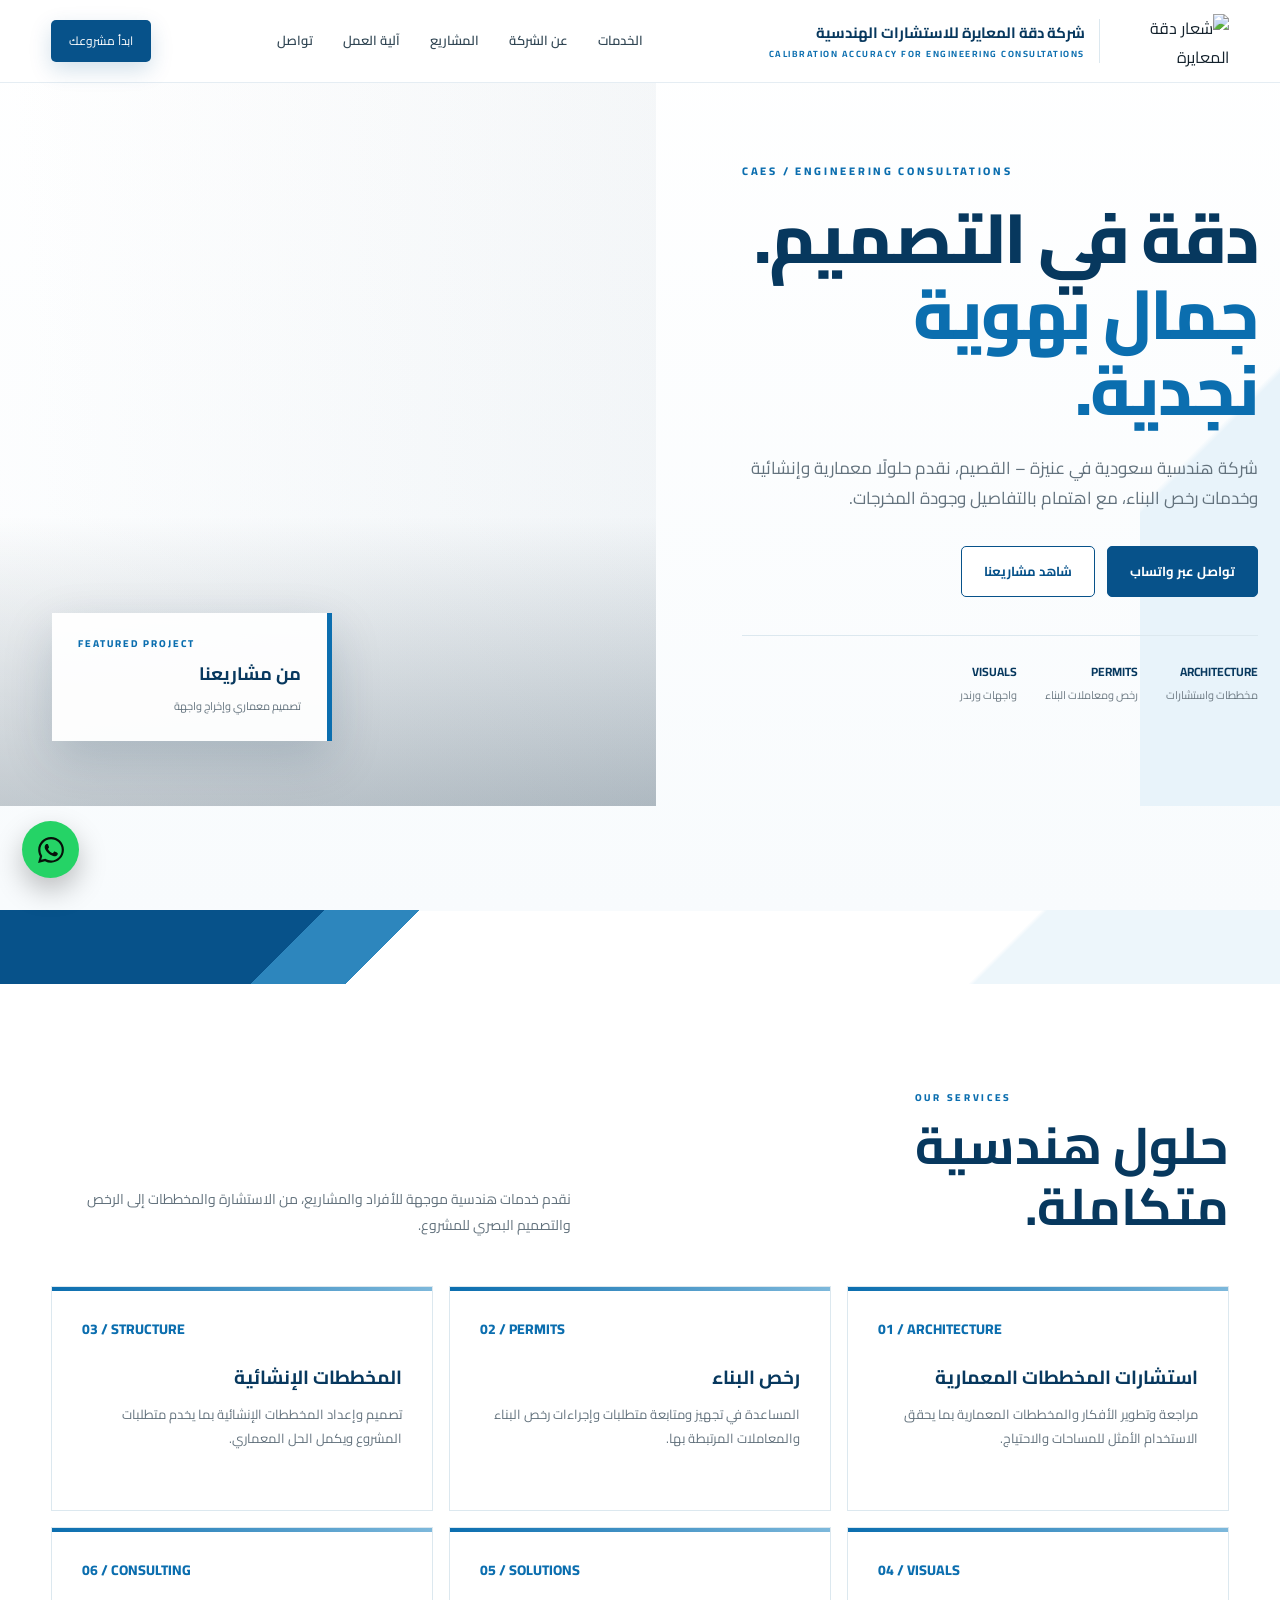
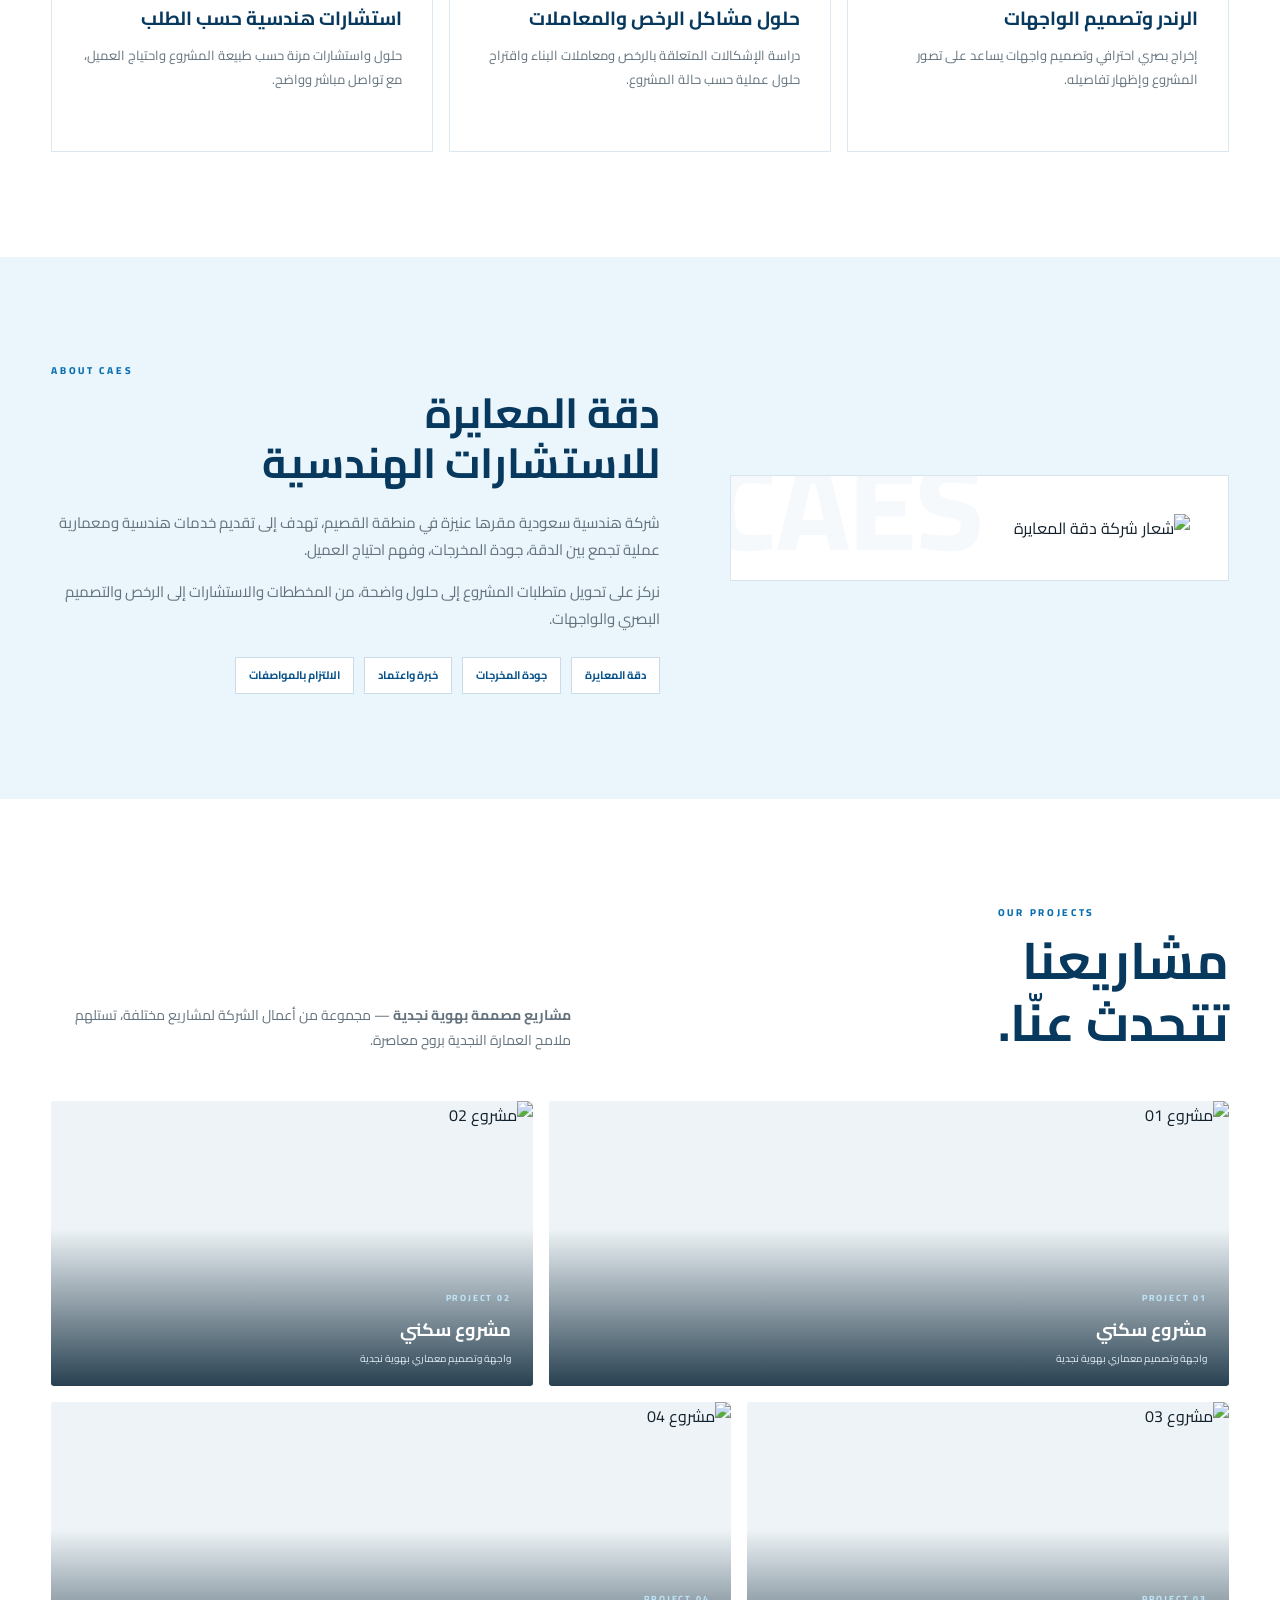
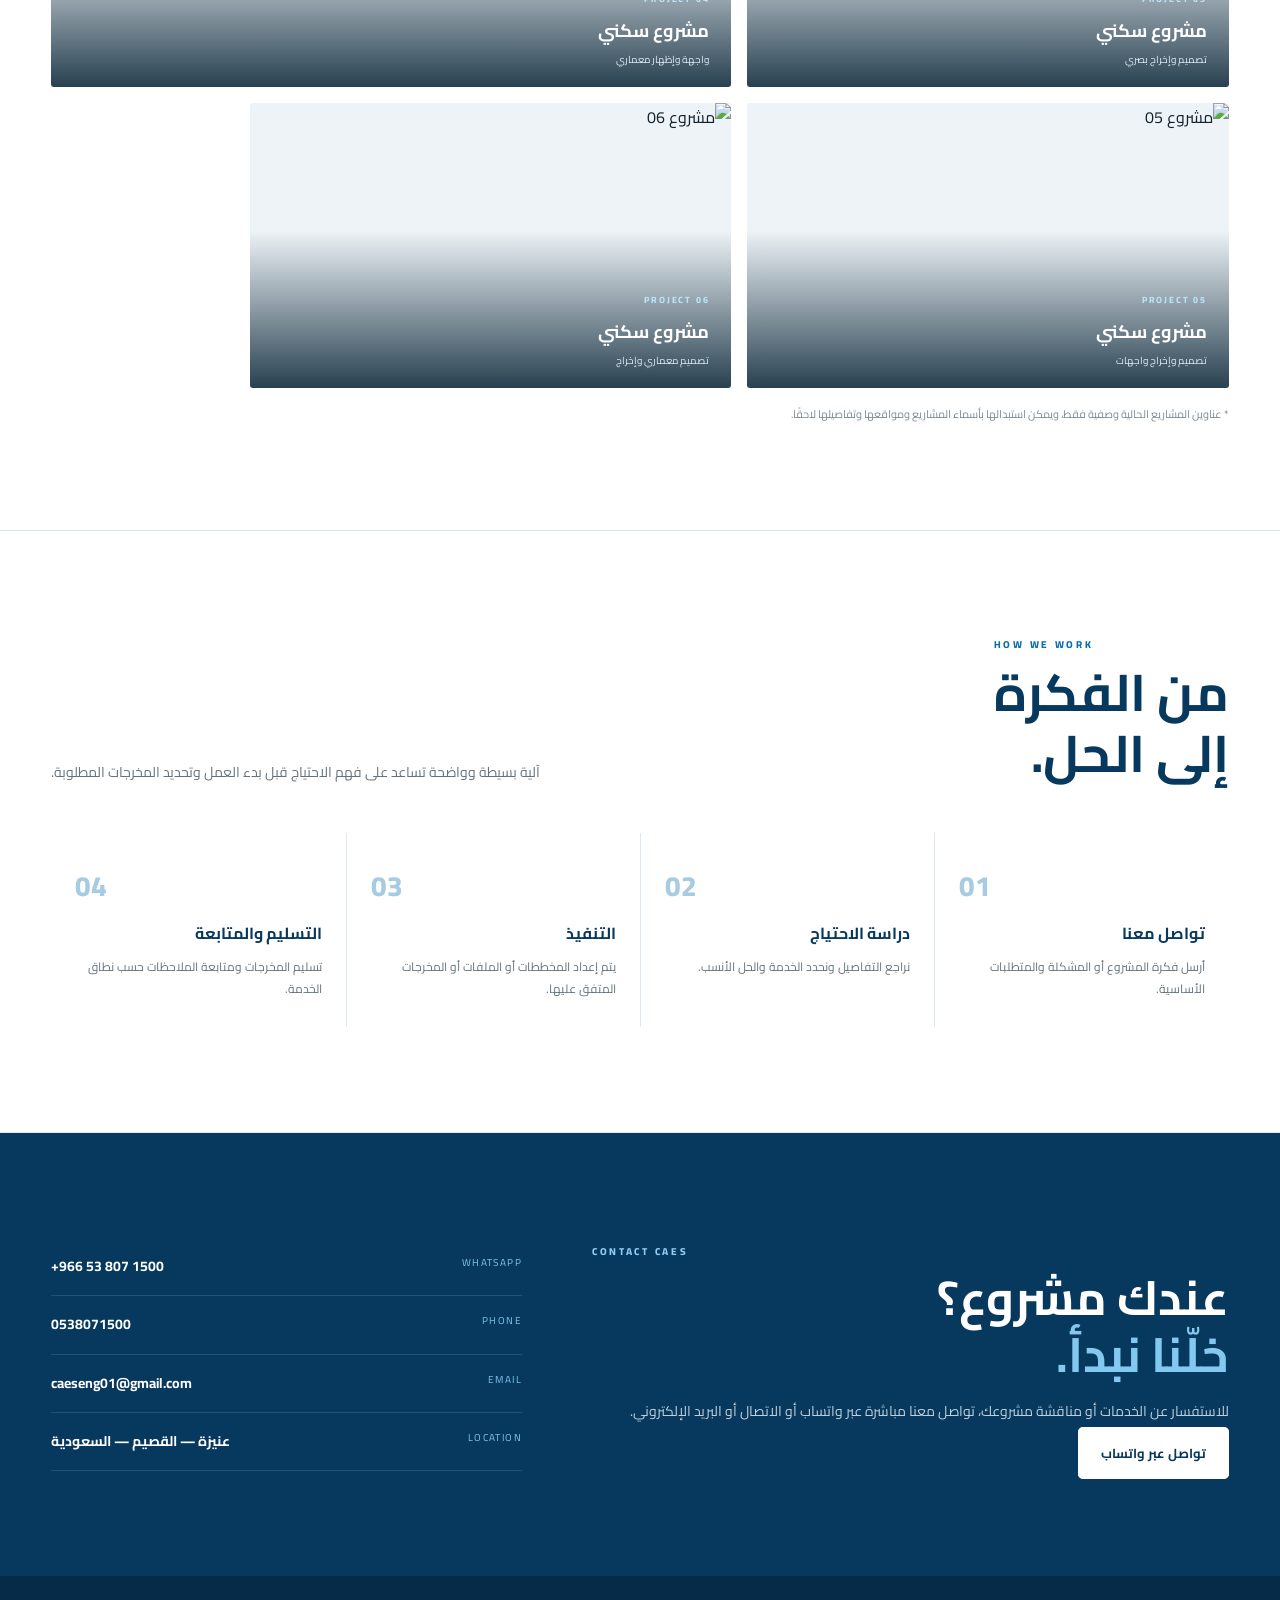
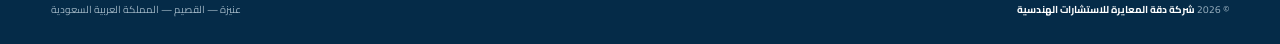
==== commit e4d9a960: "Add files via upload" ====
--- a/index.html
+++ b/index.html
@@ -14,7 +14,7 @@
 header{position:fixed;top:0;left:0;right:0;z-index:100;background:rgba(255,255,255,.92);backdrop-filter:blur(16px);border-bottom:1px solid rgba(7,82,138,.10)}nav{height:82px;display:flex;align-items:center;justify-content:space-between;gap:25px}.brand{display:flex;align-items:center;gap:13px}.brand img{width:116px;height:54px;object-fit:contain}.brand-text{border-right:1px solid var(--line);padding-right:14px}.brand-text b{display:block;font-size:15px;color:var(--navy)}.brand-text span{display:block;font-size:9px;color:var(--blue2);font-weight:700;letter-spacing:1.5px;direction:ltr}
 .navlinks{display:flex;gap:30px;font-size:13px;color:#304553;font-weight:600}.navlinks a{position:relative}.navlinks a:after{content:"";position:absolute;right:0;bottom:-9px;width:0;height:2px;background:var(--blue2);transition:.3s}.navlinks a:hover:after{width:100%}.navcta{background:var(--blue);color:#fff;padding:10px 18px;border-radius:5px;font-size:12px;box-shadow:0 8px 22px rgba(7,82,138,.18)}.navcta:hover{background:var(--navy)}
 .hero{min-height:100vh;padding-top:82px;display:grid;grid-template-columns:1fr 1.05fr;overflow:hidden;background:linear-gradient(180deg,#fff 0%,#f8fbfd 100%)}.hero-copy{display:flex;align-items:center;padding:80px 0 100px 5vw;position:relative}.hero-copy:before{content:"";position:absolute;top:0;right:0;width:140px;height:100%;background:linear-gradient(135deg,transparent 49%,#e8f3fa 50%)}.hero-inner{max-width:620px;position:relative;z-index:2}.eyebrow{color:var(--blue2);font-size:11px;letter-spacing:2.7px;direction:ltr;font-weight:800;margin-bottom:18px}.hero h1{font-size:clamp(40px,5.4vw,78px);line-height:1.1;margin:0;color:var(--navy);font-weight:800;letter-spacing:-2px}.hero h1 span{color:var(--blue2)}.hero p{font-size:17px;color:var(--muted);max-width:600px;margin:25px 0 32px}.actions{display:flex;gap:12px;flex-wrap:wrap}.btn{padding:13px 22px;border-radius:5px;border:1px solid var(--blue);font-weight:700;font-size:13px;transition:.25s}.btn.primary{background:var(--blue);color:#fff}.btn.secondary{background:#fff;color:var(--blue)}.btn:hover{transform:translateY(-3px);box-shadow:0 12px 25px rgba(7,82,138,.16)}.hero-meta{display:flex;gap:28px;margin-top:38px;padding-top:25px;border-top:1px solid var(--line);color:#6d7a83;font-size:11px}.hero-meta strong{display:block;color:var(--navy);font-size:12px;margin-bottom:3px}
-.hero-visual{position:relative;min-height:650px;display:flex;align-items:stretch}.hero-image{position:absolute;inset:0;background:url('assets/projects/لقطة شاشة 2026-08-08 115808.png') center/cover no-repeat}.hero-image:after{content:"";position:absolute;inset:0;background:linear-gradient(90deg,rgba(255,255,255,.18),rgba(7,56,94,.04)),linear-gradient(0deg,rgba(4,30,50,.28),transparent 40%)}.hero-frame{position:absolute;z-index:3;left:8%;bottom:9%;background:rgba(255,255,255,.95);border-right:5px solid var(--blue2);padding:22px 26px;min-width:280px;box-shadow:0 18px 50px rgba(0,43,73,.17)}.hero-frame small{display:block;color:var(--blue2);font-size:10px;font-weight:800;letter-spacing:2px;direction:ltr}.hero-frame b{display:block;color:var(--navy);font-size:18px;margin-top:5px}.hero-frame span{color:var(--muted);font-size:11px}
+.hero-visual{position:relative;min-height:650px;display:flex;align-items:stretch}.hero-image{position:absolute;inset:0;background:url('assets/projects/project-01.png') center/cover no-repeat}.hero-image:after{content:"";position:absolute;inset:0;background:linear-gradient(90deg,rgba(255,255,255,.18),rgba(7,56,94,.04)),linear-gradient(0deg,rgba(4,30,50,.28),transparent 40%)}.hero-frame{position:absolute;z-index:3;left:8%;bottom:9%;background:rgba(255,255,255,.95);border-right:5px solid var(--blue2);padding:22px 26px;min-width:280px;box-shadow:0 18px 50px rgba(0,43,73,.17)}.hero-frame small{display:block;color:var(--blue2);font-size:10px;font-weight:800;letter-spacing:2px;direction:ltr}.hero-frame b{display:block;color:var(--navy);font-size:18px;margin-top:5px}.hero-frame span{color:var(--muted);font-size:11px}
 .diagonal{height:74px;background:linear-gradient(135deg,#07528a 0 24%,#2d86bd 24% 31%,transparent 31% 100%);margin-top:-1px;position:relative;z-index:5}.diagonal:after{content:"";position:absolute;right:0;top:0;width:42%;height:100%;background:linear-gradient(135deg,transparent 49%,#edf6fb 50%)}
 section{padding:105px 0}.section-top{display:flex;justify-content:space-between;align-items:end;gap:45px;margin-bottom:48px}.tag{color:var(--blue2);font-size:10px;font-weight:800;letter-spacing:2.7px;direction:ltr}.section-top h2{font-size:clamp(30px,4vw,52px);line-height:1.2;margin:8px 0 0;color:var(--navy)}.section-top p{max-width:520px;color:var(--muted);font-size:14px;margin:0}
 .services{display:grid;grid-template-columns:repeat(3,1fr);gap:16px}.service{position:relative;padding:30px;background:#fff;border:1px solid var(--line);min-height:225px;overflow:hidden;transition:.3s}.service:before{content:"";position:absolute;top:0;right:0;width:100%;height:4px;background:linear-gradient(90deg,var(--blue2),#7db8db)}.service:hover{transform:translateY(-6px);box-shadow:0 18px 40px rgba(7,82,138,.10)}.service .n{color:var(--blue2);font-weight:800;font-size:14px;direction:ltr}.service h3{font-size:19px;color:var(--navy);margin:18px 0 9px}.service p{font-size:13px;color:var(--muted);margin:0}
@@ -36,7 +36,7 @@
 <a class="navcta" href="https://wa.me/966538071500" target="_blank" rel="noopener">ابدأ مشروعك</a>
 </nav></div></header>
 <main>
-<section class="hero" id="home"><div class="hero-copy"><div class="container"><div class="hero-inner reveal"><div class="eyebrow">CAES / ENGINEERING CONSULTATIONS</div><h1>دقة في التصميم.<br><span>ثقة في التنفيذ.</span></h1><p>شركة هندسية سعودية في عنيزة – القصيم، نقدم حلولًا معمارية وإنشائية وخدمات رخص البناء، مع اهتمام بالتفاصيل وجودة المخرجات.</p><div class="actions"><a class="btn primary" href="https://wa.me/966538071500" target="_blank" rel="noopener">تواصل عبر واتساب</a><a class="btn secondary" href="#work">شاهد مشاريعنا</a></div><div class="hero-meta"><div><strong>ARCHITECTURE</strong>مخططات واستشارات</div><div><strong>PERMITS</strong>رخص ومعاملات البناء</div><div><strong>VISUALS</strong>واجهات ورندر</div></div></div></div></div><div class="hero-visual"><div class="hero-image"></div><div class="hero-frame reveal"><small>FEATURED PROJECT</small><b>من مشاريعنا</b><span>تصميم معماري وإخراج واجهة</span></div></div></section>
+<section class="hero" id="home"><div class="hero-copy"><div class="container"><div class="hero-inner reveal"><div class="eyebrow">CAES / ENGINEERING CONSULTATIONS</div><h1>دقة في التصميم.<br><span>جمال بهوية نجدية.</span></h1><p>شركة هندسية سعودية في عنيزة – القصيم، نقدم حلولًا معمارية وإنشائية وخدمات رخص البناء، مع اهتمام بالتفاصيل وجودة المخرجات.</p><div class="actions"><a class="btn primary" href="https://wa.me/966538071500" target="_blank" rel="noopener">تواصل عبر واتساب</a><a class="btn secondary" href="#work">شاهد مشاريعنا</a></div><div class="hero-meta"><div><strong>ARCHITECTURE</strong>مخططات واستشارات</div><div><strong>PERMITS</strong>رخص ومعاملات البناء</div><div><strong>VISUALS</strong>واجهات ورندر</div></div></div></div></div><div class="hero-visual"><div class="hero-image"></div><div class="hero-frame reveal"><small>FEATURED PROJECT</small><b>من مشاريعنا</b><span>تصميم معماري وإخراج واجهة</span></div></div></section>
 <div class="diagonal"></div>
 <section id="services"><div class="container"><div class="section-top reveal"><div><div class="tag">OUR SERVICES</div><h2>حلول هندسية<br>متكاملة.</h2></div><p>نقدم خدمات هندسية موجهة للأفراد والمشاريع، من الاستشارة والمخططات إلى الرخص والتصميم البصري للمشروع.</p></div><div class="services">
 <article class="service reveal"><div class="n">01 / ARCHITECTURE</div><h3>استشارات المخططات المعمارية</h3><p>مراجعة وتطوير الأفكار والمخططات المعمارية بما يحقق الاستخدام الأمثل للمساحات والاحتياج.</p></article>
@@ -47,13 +47,13 @@
 <article class="service reveal"><div class="n">06 / CONSULTING</div><h3>استشارات هندسية حسب الطلب</h3><p>حلول واستشارات مرنة حسب طبيعة المشروع واحتياج العميل، مع تواصل مباشر وواضح.</p></article>
 </div></div></section>
 <section class="about" id="about"><div class="container about-grid"><div class="about-card reveal"><img src="assets/logo.jpg" alt="شعار شركة دقة المعايرة"></div><div class="about-copy reveal"><div class="tag">ABOUT CAES</div><h2>دقة المعايرة<br>للاستشارات الهندسية</h2><p>شركة هندسية سعودية مقرها عنيزة في منطقة القصيم، تهدف إلى تقديم خدمات هندسية ومعمارية عملية تجمع بين الدقة، جودة المخرجات، وفهم احتياج العميل.</p><p>نركز على تحويل متطلبات المشروع إلى حلول واضحة، من المخططات والاستشارات إلى الرخص والتصميم البصري والواجهات.</p><div class="pill-row"><span class="pill">دقة المعايرة</span><span class="pill">جودة المخرجات</span><span class="pill">خبرة واعتماد</span><span class="pill">الالتزام بالمواصفات</span></div></div></div></section>
-<section class="work" id="work"><div class="container"><div class="section-top reveal"><div><div class="tag">OUR PROJECTS</div><h2>مشاريعنا<br>تتحدث عنّا.</h2></div><p>مجموعة من الصور التي زودتنا بها الشركة لمشاريع مختلفة. سيتم إضافة اسم المشروع وتفاصيله عند تزويدنا بالمعلومات الخاصة بكل مشروع.</p></div><div class="gallery">
-<article class="project reveal"><img src="assets/projects/لقطة شاشة 2026-08-08 115808.png" alt="مشروع 01"><div class="project-info"><small>PROJECT 01</small><h3>مشروع سكني</h3><p>واجهة وتصميم معماري</p></div></article>
-<article class="project reveal"><img src="assets/projects/لقطة شاشة 2026-08-08 115815.png" alt="مشروع 02"><div class="project-info"><small>PROJECT 02</small><h3>مشروع سكني</h3><p>واجهة وتصميم معماري</p></div></article>
-<article class="project reveal"><img src="assets/projects/لقطة شاشة 2026-08-08 115830.png" alt="مشروع 03"><div class="project-info"><small>PROJECT 03</small><h3>مشروع سكني</h3><p>تصميم وإخراج بصري</p></div></article>
-<article class="project reveal"><img src="assets/projects/لقطة شاشة 2026-08-08 115845.png" alt="مشروع 04"><div class="project-info"><small>PROJECT 04</small><h3>مشروع سكني</h3><p>واجهة وإظهار معماري</p></div></article>
-<article class="project reveal"><img src="assets/projects/لقطة شاشة 2026-08-08 115909.png" alt="مشروع 05"><div class="project-info"><small>PROJECT 05</small><h3>مشروع سكني</h3><p>تصميم وإخراج واجهات</p></div></article>
-<article class="project reveal"><img src="assets/projects/لقطة شاشة 2026-08-08 115916.png" alt="مشروع 06"><div class="project-info"><small>PROJECT 06</small><h3>مشروع سكني</h3><p>تصميم معماري وإخراج</p></div></article>
+<section class="work" id="work"><div class="container"><div class="section-top reveal"><div><div class="tag">OUR PROJECTS</div><h2>مشاريعنا<br>تتحدث عنّا.</h2></div><p><strong>مشاريع مصممة بهوية نجدية</strong> — مجموعة من أعمال الشركة لمشاريع مختلفة، تستلهم ملامح العمارة النجدية بروح معاصرة.</p></div><div class="gallery">
+<article class="project reveal"><img src="assets/projects/project-01.png" alt="مشروع 01"><div class="project-info"><small>PROJECT 01</small><h3>مشروع سكني</h3><p>واجهة وتصميم معماري بهوية نجدية</p></div></article>
+<article class="project reveal"><img src="assets/projects/project-02.png" alt="مشروع 02"><div class="project-info"><small>PROJECT 02</small><h3>مشروع سكني</h3><p>واجهة وتصميم معماري بهوية نجدية</p></div></article>
+<article class="project reveal"><img src="assets/projects/project-03.png" alt="مشروع 03"><div class="project-info"><small>PROJECT 03</small><h3>مشروع سكني</h3><p>تصميم وإخراج بصري</p></div></article>
+<article class="project reveal"><img src="assets/projects/project-04.png" alt="مشروع 04"><div class="project-info"><small>PROJECT 04</small><h3>مشروع سكني</h3><p>واجهة وإظهار معماري</p></div></article>
+<article class="project reveal"><img src="assets/projects/project-05.png" alt="مشروع 05"><div class="project-info"><small>PROJECT 05</small><h3>مشروع سكني</h3><p>تصميم وإخراج واجهات</p></div></article>
+<article class="project reveal"><img src="assets/projects/project-06.png" alt="مشروع 06"><div class="project-info"><small>PROJECT 06</small><h3>مشروع سكني</h3><p>تصميم معماري وإخراج</p></div></article>
 </div><div class="gallery-note">* عناوين المشاريع الحالية وصفية فقط، ويمكن استبدالها بأسماء المشاريع ومواقعها وتفاصيلها لاحقًا.</div></div></section>
 <section class="process" id="process"><div class="container"><div class="section-top reveal"><div><div class="tag">HOW WE WORK</div><h2>من الفكرة<br>إلى الحل.</h2></div><p>آلية بسيطة وواضحة تساعد على فهم الاحتياج قبل بدء العمل وتحديد المخرجات المطلوبة.</p></div><div class="steps"><div class="step reveal"><div class="num">01</div><h3>تواصل معنا</h3><p>أرسل فكرة المشروع أو المشكلة والمتطلبات الأساسية.</p></div><div class="step reveal"><div class="num">02</div><h3>دراسة الاحتياج</h3><p>نراجع التفاصيل ونحدد الخدمة والحل الأنسب.</p></div><div class="step reveal"><div class="num">03</div><h3>التنفيذ</h3><p>يتم إعداد المخططات أو الملفات أو المخرجات المتفق عليها.</p></div><div class="step reveal"><div class="num">04</div><h3>التسليم والمتابعة</h3><p>تسليم المخرجات ومتابعة الملاحظات حسب نطاق الخدمة.</p></div></div></div></section>
 <section class="contact" id="contact"><div class="container contact-box"><div class="reveal"><div class="tag">CONTACT CAES</div><h2>عندك مشروع؟<br><span>خلّنا نبدأ.</span></h2><p>للاستفسار عن الخدمات أو مناقشة مشروعك، تواصل معنا مباشرة عبر واتساب أو الاتصال أو البريد الإلكتروني.</p><a class="btn primary" href="https://wa.me/966538071500" target="_blank" rel="noopener">تواصل عبر واتساب</a></div><div class="contact-links reveal"><a class="contact-link" href="https://wa.me/966538071500" target="_blank" rel="noopener"><span>WHATSAPP</span><strong>+966 53 807 1500</strong></a><a class="contact-link" href="tel:+966538071500"><span>PHONE</span><strong>0538071500</strong></a><a class="contact-link" href="mailto:caeseng01@gmail.com"><span>EMAIL</span><strong>caeseng01@gmail.com</strong></a><div class="contact-link"><span>LOCATION</span><strong>عنيزة — القصيم — السعودية</strong></div></div></div></section>
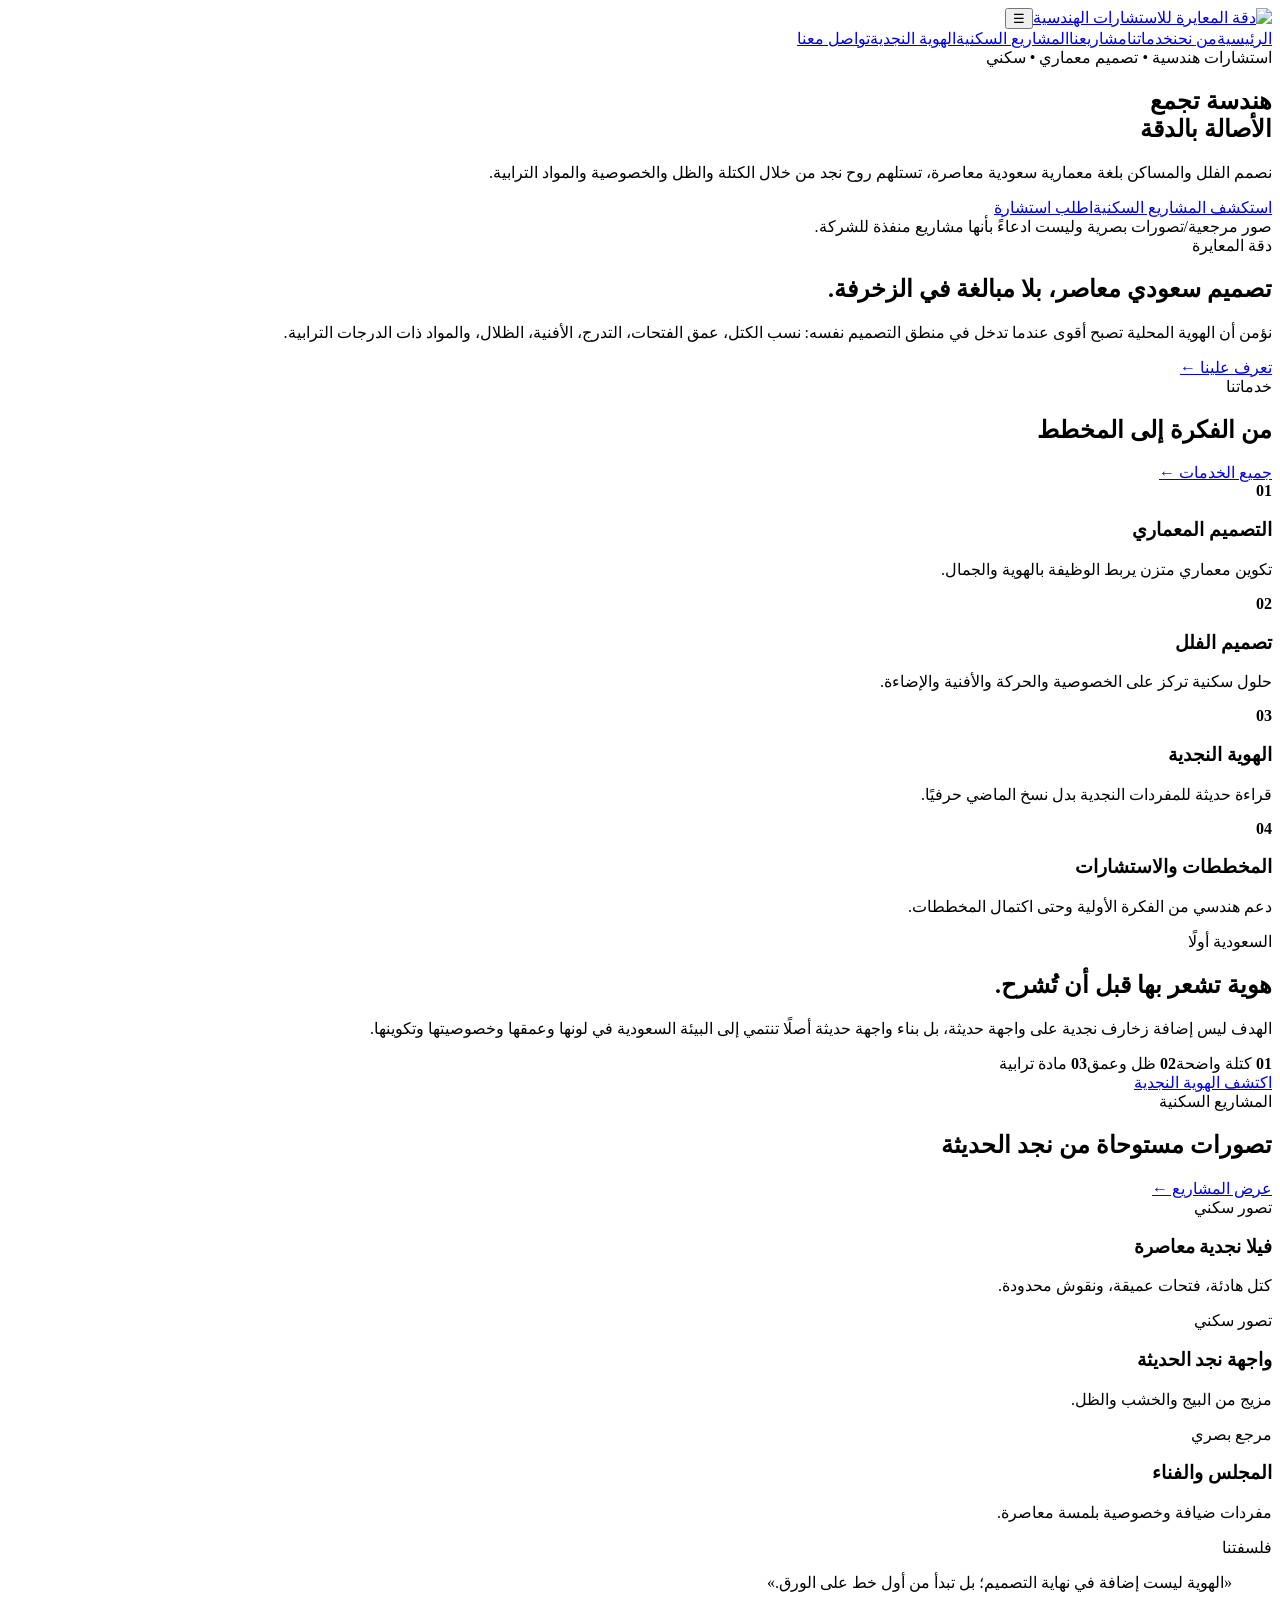
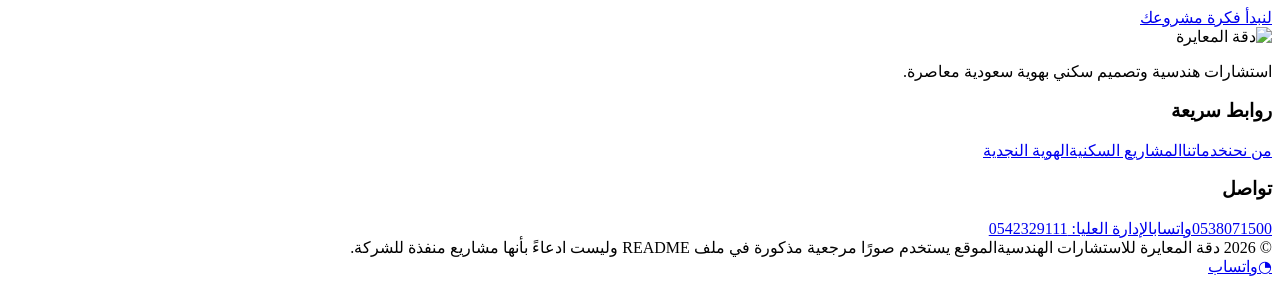
==== commit 8a5b5ac5: "Add files via upload" ====
--- a/index.html
+++ b/index.html
@@ -1,64 +1,8 @@
-<!doctype html>
-<html lang="ar" dir="rtl">
-<head>
-<meta charset="utf-8">
-<meta name="viewport" content="width=device-width, initial-scale=1">
-<meta name="description" content="شركة دقة المعايرة للاستشارات الهندسية — خدمات هندسية ومعمارية ورخص البناء في عنيزة، القصيم.">
-<title>دقة المعايرة للاستشارات الهندسية</title>
-<link rel="preconnect" href="https://fonts.googleapis.com">
-<link rel="preconnect" href="https://fonts.gstatic.com" crossorigin>
-<link href="https://fonts.googleapis.com/css2?family=Cairo:wght@400;500;600;700;800&display=swap" rel="stylesheet">
-<style>
-:root{--blue:#07528a;--blue2:#0b6eaf;--navy:#07385e;--sky:#eaf5fc;--text:#13212c;--muted:#63727d;--line:#dce8ef;--white:#fff;--max:1220px}
-*{box-sizing:border-box}html{scroll-behavior:smooth}body{margin:0;background:#fff;color:var(--text);font-family:Cairo,Arial,sans-serif;line-height:1.8}a{text-decoration:none;color:inherit}.container{width:min(92%,var(--max));margin:auto}
-header{position:fixed;top:0;left:0;right:0;z-index:100;background:rgba(255,255,255,.92);backdrop-filter:blur(16px);border-bottom:1px solid rgba(7,82,138,.10)}nav{height:82px;display:flex;align-items:center;justify-content:space-between;gap:25px}.brand{display:flex;align-items:center;gap:13px}.brand img{width:116px;height:54px;object-fit:contain}.brand-text{border-right:1px solid var(--line);padding-right:14px}.brand-text b{display:block;font-size:15px;color:var(--navy)}.brand-text span{display:block;font-size:9px;color:var(--blue2);font-weight:700;letter-spacing:1.5px;direction:ltr}
-.navlinks{display:flex;gap:30px;font-size:13px;color:#304553;font-weight:600}.navlinks a{position:relative}.navlinks a:after{content:"";position:absolute;right:0;bottom:-9px;width:0;height:2px;background:var(--blue2);transition:.3s}.navlinks a:hover:after{width:100%}.navcta{background:var(--blue);color:#fff;padding:10px 18px;border-radius:5px;font-size:12px;box-shadow:0 8px 22px rgba(7,82,138,.18)}.navcta:hover{background:var(--navy)}
-.hero{min-height:100vh;padding-top:82px;display:grid;grid-template-columns:1fr 1.05fr;overflow:hidden;background:linear-gradient(180deg,#fff 0%,#f8fbfd 100%)}.hero-copy{display:flex;align-items:center;padding:80px 0 100px 5vw;position:relative}.hero-copy:before{content:"";position:absolute;top:0;right:0;width:140px;height:100%;background:linear-gradient(135deg,transparent 49%,#e8f3fa 50%)}.hero-inner{max-width:620px;position:relative;z-index:2}.eyebrow{color:var(--blue2);font-size:11px;letter-spacing:2.7px;direction:ltr;font-weight:800;margin-bottom:18px}.hero h1{font-size:clamp(40px,5.4vw,78px);line-height:1.1;margin:0;color:var(--navy);font-weight:800;letter-spacing:-2px}.hero h1 span{color:var(--blue2)}.hero p{font-size:17px;color:var(--muted);max-width:600px;margin:25px 0 32px}.actions{display:flex;gap:12px;flex-wrap:wrap}.btn{padding:13px 22px;border-radius:5px;border:1px solid var(--blue);font-weight:700;font-size:13px;transition:.25s}.btn.primary{background:var(--blue);color:#fff}.btn.secondary{background:#fff;color:var(--blue)}.btn:hover{transform:translateY(-3px);box-shadow:0 12px 25px rgba(7,82,138,.16)}.hero-meta{display:flex;gap:28px;margin-top:38px;padding-top:25px;border-top:1px solid var(--line);color:#6d7a83;font-size:11px}.hero-meta strong{display:block;color:var(--navy);font-size:12px;margin-bottom:3px}
-.hero-visual{position:relative;min-height:650px;display:flex;align-items:stretch}.hero-image{position:absolute;inset:0;background:url('assets/projects/project-01.png') center/cover no-repeat}.hero-image:after{content:"";position:absolute;inset:0;background:linear-gradient(90deg,rgba(255,255,255,.18),rgba(7,56,94,.04)),linear-gradient(0deg,rgba(4,30,50,.28),transparent 40%)}.hero-frame{position:absolute;z-index:3;left:8%;bottom:9%;background:rgba(255,255,255,.95);border-right:5px solid var(--blue2);padding:22px 26px;min-width:280px;box-shadow:0 18px 50px rgba(0,43,73,.17)}.hero-frame small{display:block;color:var(--blue2);font-size:10px;font-weight:800;letter-spacing:2px;direction:ltr}.hero-frame b{display:block;color:var(--navy);font-size:18px;margin-top:5px}.hero-frame span{color:var(--muted);font-size:11px}
-.diagonal{height:74px;background:linear-gradient(135deg,#07528a 0 24%,#2d86bd 24% 31%,transparent 31% 100%);margin-top:-1px;position:relative;z-index:5}.diagonal:after{content:"";position:absolute;right:0;top:0;width:42%;height:100%;background:linear-gradient(135deg,transparent 49%,#edf6fb 50%)}
-section{padding:105px 0}.section-top{display:flex;justify-content:space-between;align-items:end;gap:45px;margin-bottom:48px}.tag{color:var(--blue2);font-size:10px;font-weight:800;letter-spacing:2.7px;direction:ltr}.section-top h2{font-size:clamp(30px,4vw,52px);line-height:1.2;margin:8px 0 0;color:var(--navy)}.section-top p{max-width:520px;color:var(--muted);font-size:14px;margin:0}
-.services{display:grid;grid-template-columns:repeat(3,1fr);gap:16px}.service{position:relative;padding:30px;background:#fff;border:1px solid var(--line);min-height:225px;overflow:hidden;transition:.3s}.service:before{content:"";position:absolute;top:0;right:0;width:100%;height:4px;background:linear-gradient(90deg,var(--blue2),#7db8db)}.service:hover{transform:translateY(-6px);box-shadow:0 18px 40px rgba(7,82,138,.10)}.service .n{color:var(--blue2);font-weight:800;font-size:14px;direction:ltr}.service h3{font-size:19px;color:var(--navy);margin:18px 0 9px}.service p{font-size:13px;color:var(--muted);margin:0}
-.about{background:var(--sky)}.about-grid{display:grid;grid-template-columns:.9fr 1.1fr;gap:70px;align-items:center}.about-card{background:#fff;border:1px solid #d6e6ef;padding:38px;position:relative;overflow:hidden}.about-card:after{content:"CAES";position:absolute;left:-20px;bottom:-35px;font-size:120px;font-weight:800;color:rgba(7,82,138,.035);direction:ltr}.about-card img{width:100%;max-width:470px;height:auto;display:block;margin:auto}.about-copy h2{font-size:42px;line-height:1.2;color:var(--navy);margin:8px 0 20px}.about-copy p{font-size:15px;color:var(--muted)}.pill-row{display:flex;gap:10px;flex-wrap:wrap;margin-top:25px}.pill{padding:8px 13px;border:1px solid #c9dce8;background:#fff;color:var(--blue);font-size:11px;font-weight:700}
-.work{background:#fff}.gallery{display:grid;grid-template-columns:repeat(12,1fr);gap:16px}.project{position:relative;overflow:hidden;background:#edf3f6;border-radius:3px;min-height:285px;cursor:pointer}.project:nth-child(1),.project:nth-child(4){grid-column:span 7}.project:nth-child(2),.project:nth-child(3),.project:nth-child(5),.project:nth-child(6){grid-column:span 5}.project img{width:100%;height:100%;min-height:285px;object-fit:cover;display:block;transition:.7s}.project:after{content:"";position:absolute;inset:45% 0 0;background:linear-gradient(transparent,rgba(2,30,49,.84))}.project:hover img{transform:scale(1.055)}.project-info{position:absolute;z-index:2;right:22px;left:22px;bottom:18px;color:#fff}.project-info small{color:#bce1f5;font-size:9px;font-weight:800;letter-spacing:1.8px;direction:ltr}.project-info h3{font-size:18px;margin:4px 0}.project-info p{font-size:10px;margin:0;color:#e1edf4}.gallery-note{margin-top:17px;color:#7a8993;font-size:11px}
-.process{border-top:1px solid var(--line);border-bottom:1px solid var(--line)}.steps{display:grid;grid-template-columns:repeat(4,1fr);gap:0}.step{padding:28px 24px;border-left:1px solid var(--line)}.step:last-child{border-left:0}.step .num{font-size:28px;font-weight:800;color:#a7cce2;direction:ltr}.step h3{color:var(--navy);font-size:16px;margin:8px 0}.step p{color:var(--muted);font-size:12px;margin:0}
-.contact{background:var(--navy);color:#fff}.contact-box{display:grid;grid-template-columns:1.15fr .85fr;gap:70px;align-items:center}.contact .tag{color:#8fd0f4}.contact h2{font-size:48px;line-height:1.2;margin:8px 0 15px}.contact h2 span{color:#83c9ef}.contact p{color:#bfd0dc;font-size:14px;max-width:600px}.contact-links{display:flex;flex-direction:column}.contact-link{padding:16px 0;border-bottom:1px solid rgba(255,255,255,.12);display:flex;justify-content:space-between;gap:20px}.contact-link span{font-size:10px;color:#82c7ec;letter-spacing:1.4px;direction:ltr}.contact-link strong{font-size:14px;direction:ltr}.contact .btn{margin-top:12px}.contact .btn.primary{background:#fff;color:var(--navy);border-color:#fff}
-footer{background:#052b48;color:#9eb4c3;padding:25px 0;font-size:10px}.footer-row{display:flex;justify-content:space-between;gap:20px}.footer-row b{color:#fff}
-.wa{position:fixed;z-index:120;bottom:22px;left:22px;width:57px;height:57px;border-radius:50%;background:#25D366;color:#07110a;display:grid;place-items:center;font-weight:800;box-shadow:0 12px 28px rgba(0,0,0,.25)}.wa svg{width:26px;height:26px}
-.reveal{opacity:0;transform:translateY(24px);transition:opacity .7s ease,transform .7s ease}.reveal.show{opacity:1;transform:none}
-@media(max-width:900px){nav{height:72px}.brand img{width:95px}.brand-text{display:none}.navlinks{display:none}.hero{grid-template-columns:1fr;padding-top:72px}.hero-copy{padding:70px 0 55px}.hero-copy:before{display:none}.hero-visual{min-height:470px;order:-1}.hero-frame{left:6%;bottom:6%}.hero h1{letter-spacing:-1px}.hero p{font-size:15px}.services{grid-template-columns:1fr}.about-grid{grid-template-columns:1fr;gap:35px}.about-copy h2{font-size:34px}.gallery{grid-template-columns:1fr}.project:nth-child(n){grid-column:span 1}.steps{grid-template-columns:1fr 1fr}.step:nth-child(2){border-left:0}.step{border-bottom:1px solid var(--line)}.contact-box{grid-template-columns:1fr;gap:35px}.contact h2{font-size:36px}.footer-row{display:block}.footer-row div+div{margin-top:7px}}
-@media(max-width:560px){.hero-meta{gap:15px;flex-wrap:wrap}.hero-meta div{min-width:110px}.hero-visual{min-height:380px}.hero-frame{min-width:0;right:7%;left:7%;padding:15px 18px}.section-top{display:block}.section-top p{margin-top:15px}.steps{grid-template-columns:1fr}.step{border-left:0!important}.contact-link{display:block}.contact-link strong{display:block;margin-top:4px}}
-</style>
-</head>
-<body>
-<header><div class="container"><nav>
-<a class="brand" href="#home"><img src="assets/logo.jpg" alt="شعار دقة المعايرة"><div class="brand-text"><b>شركة دقة المعايرة للاستشارات الهندسية</b><span>CALIBRATION ACCURACY FOR ENGINEERING CONSULTATIONS</span></div></a>
-<div class="navlinks"><a href="#services">الخدمات</a><a href="#about">عن الشركة</a><a href="#work">المشاريع</a><a href="#process">آلية العمل</a><a href="#contact">تواصل</a></div>
-<a class="navcta" href="https://wa.me/966538071500" target="_blank" rel="noopener">ابدأ مشروعك</a>
-</nav></div></header>
-<main>
-<section class="hero" id="home"><div class="hero-copy"><div class="container"><div class="hero-inner reveal"><div class="eyebrow">CAES / ENGINEERING CONSULTATIONS</div><h1>دقة في التصميم.<br><span>جمال بهوية نجدية.</span></h1><p>شركة هندسية سعودية في عنيزة – القصيم، نقدم حلولًا معمارية وإنشائية وخدمات رخص البناء، مع اهتمام بالتفاصيل وجودة المخرجات.</p><div class="actions"><a class="btn primary" href="https://wa.me/966538071500" target="_blank" rel="noopener">تواصل عبر واتساب</a><a class="btn secondary" href="#work">شاهد مشاريعنا</a></div><div class="hero-meta"><div><strong>ARCHITECTURE</strong>مخططات واستشارات</div><div><strong>PERMITS</strong>رخص ومعاملات البناء</div><div><strong>VISUALS</strong>واجهات ورندر</div></div></div></div></div><div class="hero-visual"><div class="hero-image"></div><div class="hero-frame reveal"><small>FEATURED PROJECT</small><b>من مشاريعنا</b><span>تصميم معماري وإخراج واجهة</span></div></div></section>
-<div class="diagonal"></div>
-<section id="services"><div class="container"><div class="section-top reveal"><div><div class="tag">OUR SERVICES</div><h2>حلول هندسية<br>متكاملة.</h2></div><p>نقدم خدمات هندسية موجهة للأفراد والمشاريع، من الاستشارة والمخططات إلى الرخص والتصميم البصري للمشروع.</p></div><div class="services">
-<article class="service reveal"><div class="n">01 / ARCHITECTURE</div><h3>استشارات المخططات المعمارية</h3><p>مراجعة وتطوير الأفكار والمخططات المعمارية بما يحقق الاستخدام الأمثل للمساحات والاحتياج.</p></article>
-<article class="service reveal"><div class="n">02 / PERMITS</div><h3>رخص البناء</h3><p>المساعدة في تجهيز ومتابعة متطلبات وإجراءات رخص البناء والمعاملات المرتبطة بها.</p></article>
-<article class="service reveal"><div class="n">03 / STRUCTURE</div><h3>المخططات الإنشائية</h3><p>تصميم وإعداد المخططات الإنشائية بما يخدم متطلبات المشروع ويكمل الحل المعماري.</p></article>
-<article class="service reveal"><div class="n">04 / VISUALS</div><h3>الرندر وتصميم الواجهات</h3><p>إخراج بصري احترافي وتصميم واجهات يساعد على تصور المشروع وإظهار تفاصيله.</p></article>
-<article class="service reveal"><div class="n">05 / SOLUTIONS</div><h3>حلول مشاكل الرخص والمعاملات</h3><p>دراسة الإشكالات المتعلقة بالرخص ومعاملات البناء واقتراح حلول عملية حسب حالة المشروع.</p></article>
-<article class="service reveal"><div class="n">06 / CONSULTING</div><h3>استشارات هندسية حسب الطلب</h3><p>حلول واستشارات مرنة حسب طبيعة المشروع واحتياج العميل، مع تواصل مباشر وواضح.</p></article>
-</div></div></section>
-<section class="about" id="about"><div class="container about-grid"><div class="about-card reveal"><img src="assets/logo.jpg" alt="شعار شركة دقة المعايرة"></div><div class="about-copy reveal"><div class="tag">ABOUT CAES</div><h2>دقة المعايرة<br>للاستشارات الهندسية</h2><p>شركة هندسية سعودية مقرها عنيزة في منطقة القصيم، تهدف إلى تقديم خدمات هندسية ومعمارية عملية تجمع بين الدقة، جودة المخرجات، وفهم احتياج العميل.</p><p>نركز على تحويل متطلبات المشروع إلى حلول واضحة، من المخططات والاستشارات إلى الرخص والتصميم البصري والواجهات.</p><div class="pill-row"><span class="pill">دقة المعايرة</span><span class="pill">جودة المخرجات</span><span class="pill">خبرة واعتماد</span><span class="pill">الالتزام بالمواصفات</span></div></div></div></section>
-<section class="work" id="work"><div class="container"><div class="section-top reveal"><div><div class="tag">OUR PROJECTS</div><h2>مشاريعنا<br>تتحدث عنّا.</h2></div><p><strong>مشاريع مصممة بهوية نجدية</strong> — مجموعة من أعمال الشركة لمشاريع مختلفة، تستلهم ملامح العمارة النجدية بروح معاصرة.</p></div><div class="gallery">
-<article class="project reveal"><img src="assets/projects/project-01.png" alt="مشروع 01"><div class="project-info"><small>PROJECT 01</small><h3>مشروع سكني</h3><p>واجهة وتصميم معماري بهوية نجدية</p></div></article>
-<article class="project reveal"><img src="assets/projects/project-02.png" alt="مشروع 02"><div class="project-info"><small>PROJECT 02</small><h3>مشروع سكني</h3><p>واجهة وتصميم معماري بهوية نجدية</p></div></article>
-<article class="project reveal"><img src="assets/projects/project-03.png" alt="مشروع 03"><div class="project-info"><small>PROJECT 03</small><h3>مشروع سكني</h3><p>تصميم وإخراج بصري</p></div></article>
-<article class="project reveal"><img src="assets/projects/project-04.png" alt="مشروع 04"><div class="project-info"><small>PROJECT 04</small><h3>مشروع سكني</h3><p>واجهة وإظهار معماري</p></div></article>
-<article class="project reveal"><img src="assets/projects/project-05.png" alt="مشروع 05"><div class="project-info"><small>PROJECT 05</small><h3>مشروع سكني</h3><p>تصميم وإخراج واجهات</p></div></article>
-<article class="project reveal"><img src="assets/projects/project-06.png" alt="مشروع 06"><div class="project-info"><small>PROJECT 06</small><h3>مشروع سكني</h3><p>تصميم معماري وإخراج</p></div></article>
-</div><div class="gallery-note">* عناوين المشاريع الحالية وصفية فقط، ويمكن استبدالها بأسماء المشاريع ومواقعها وتفاصيلها لاحقًا.</div></div></section>
-<section class="process" id="process"><div class="container"><div class="section-top reveal"><div><div class="tag">HOW WE WORK</div><h2>من الفكرة<br>إلى الحل.</h2></div><p>آلية بسيطة وواضحة تساعد على فهم الاحتياج قبل بدء العمل وتحديد المخرجات المطلوبة.</p></div><div class="steps"><div class="step reveal"><div class="num">01</div><h3>تواصل معنا</h3><p>أرسل فكرة المشروع أو المشكلة والمتطلبات الأساسية.</p></div><div class="step reveal"><div class="num">02</div><h3>دراسة الاحتياج</h3><p>نراجع التفاصيل ونحدد الخدمة والحل الأنسب.</p></div><div class="step reveal"><div class="num">03</div><h3>التنفيذ</h3><p>يتم إعداد المخططات أو الملفات أو المخرجات المتفق عليها.</p></div><div class="step reveal"><div class="num">04</div><h3>التسليم والمتابعة</h3><p>تسليم المخرجات ومتابعة الملاحظات حسب نطاق الخدمة.</p></div></div></div></section>
-<section class="contact" id="contact"><div class="container contact-box"><div class="reveal"><div class="tag">CONTACT CAES</div><h2>عندك مشروع؟<br><span>خلّنا نبدأ.</span></h2><p>للاستفسار عن الخدمات أو مناقشة مشروعك، تواصل معنا مباشرة عبر واتساب أو الاتصال أو البريد الإلكتروني.</p><a class="btn primary" href="https://wa.me/966538071500" target="_blank" rel="noopener">تواصل عبر واتساب</a></div><div class="contact-links reveal"><a class="contact-link" href="https://wa.me/966538071500" target="_blank" rel="noopener"><span>WHATSAPP</span><strong>+966 53 807 1500</strong></a><a class="contact-link" href="tel:+966538071500"><span>PHONE</span><strong>0538071500</strong></a><a class="contact-link" href="mailto:caeseng01@gmail.com"><span>EMAIL</span><strong>caeseng01@gmail.com</strong></a><div class="contact-link"><span>LOCATION</span><strong>عنيزة — القصيم — السعودية</strong></div></div></div></section>
-</main>
-<a class="wa" href="https://wa.me/966538071500" target="_blank" rel="noopener" aria-label="واتساب"><svg viewBox="0 0 24 24" fill="currentColor"><path d="M20.5 3.5A11.9 11.9 0 0 0 12.05 0C5.5 0 .17 5.33.17 11.88c0 2.09.55 4.13 1.59 5.92L.08 24l6.36-1.67a11.9 11.9 0 0 0 5.61 1.43h.01c6.55 0 11.88-5.33 11.88-11.88 0-3.17-1.23-6.14-3.44-8.38ZM12.06 21.7h-.01a9.8 9.8 0 0 1-5-1.37l-.36-.21-3.77.99 1.01-3.68-.23-.38a9.8 9.8 0 0 1-1.5-5.17C2.2 6.47 6.63 2.04 12.06 2.04c2.63 0 5.1 1.03 6.96 2.9a9.77 9.77 0 0 1 2.88 6.96c0 5.42-4.43 9.8-9.84 9.8Zm5.38-7.35c-.29-.15-1.72-.85-1.99-.95-.27-.1-.47-.15-.67.15-.2.29-.76.95-.93 1.14-.17.2-.34.22-.63.07-.29-.15-1.22-.45-2.33-1.44-.86-.77-1.44-1.72-1.61-2.01-.17-.29-.02-.45.13-.6.13-.13.29-.34.44-.51.15-.17.2-.29.3-.49.1-.2.05-.37-.02-.52-.07-.15-.67-1.61-.91-2.2-.24-.58-.48-.5-.67-.51h-.57c-.2 0-.52.07-.79.37-.27.29-1.04 1.02-1.04 2.49s1.07 2.89 1.21 3.09c.15.2 2.1 3.2 5.09 4.49.71.31 1.27.5 1.71.64.72.23 1.38.2 1.9.12.58-.09 1.72-.7 1.96-1.37.24-.68.24-1.26.17-1.38-.07-.12-.27-.2-.56-.34Z"/></svg></a>
-<footer><div class="container footer-row"><div>© <span id="year"></span> <b>شركة دقة المعايرة للاستشارات الهندسية</b></div><div>عنيزة — القصيم — المملكة العربية السعودية</div></div></footer>
-<script>document.getElementById('year').textContent=new Date().getFullYear();const o=new IntersectionObserver(es=>es.forEach(e=>{if(e.isIntersecting)e.target.classList.add('show')}),{threshold:.12});document.querySelectorAll('.reveal').forEach(e=>o.observe(e));</script>
-</body></html>
+<!doctype html><html lang="ar" dir="rtl"><head><meta charset="utf-8"><meta name="viewport" content="width=device-width,initial-scale=1"><meta name="theme-color" content="#0b5c92"><meta name="description" content="دقة المعايرة للاستشارات الهندسية — هندسة تجمع الأصالة بالدقة."><title>الرئيسية | دقة المعايرة</title><link rel="icon" href="assets/images/company-logo.jpg"><link rel="stylesheet" href="assets/style.css"></head><body><header class="site-header"><div class="header-inner"><a class="brand" href="index.html" aria-label="دقة المعايرة للاستشارات الهندسية"><img src="assets/images/company-logo.jpg" alt="دقة المعايرة للاستشارات الهندسية"></a><button class="menu-toggle" aria-label="فتح القائمة" aria-expanded="false">☰</button><nav class="main-nav" aria-label="التنقل الرئيسي">
+<a href="index.html">الرئيسية</a><a href="about.html">من نحن</a><a href="services.html">خدماتنا</a><a href="projects.html">مشاريعنا</a><a href="residential.html">المشاريع السكنية</a><a href="najdi.html">الهوية النجدية</a><a href="contact.html">تواصل معنا</a>
+</nav></div></header><main><section class="hero"><div class="hero-media" style="background-image:url('https://mir-s3-cdn-cf.behance.net/projects/808/95bc3b240838301.Y3JvcCwzNTAwLDI3MzcsMCwxMjgy.jpg')"></div><div class="hero-shade"></div><div class="hero-content container"><div class="kicker">استشارات هندسية • تصميم معماري • سكني</div><h1>هندسة تجمع<br><strong>الأصالة بالدقة</strong></h1><p>نصمم الفلل والمساكن بلغة معمارية سعودية معاصرة، تستلهم روح نجد من خلال الكتلة والظل والخصوصية والمواد الترابية.</p><div class="hero-actions"><a class="btn btn-primary" href="residential.html">استكشف المشاريع السكنية</a><a class="btn btn-light" href="contact.html">اطلب استشارة</a></div><div class="hero-disclaimer">صور مرجعية/تصورات بصرية وليست ادعاءً بأنها مشاريع منفذة للشركة.</div></div></section>
+<section class="section intro-section"><div class="container split"><div><span class="eyebrow">دقة المعايرة</span><h2>تصميم سعودي معاصر، بلا مبالغة في الزخرفة.</h2></div><div><p>نؤمن أن الهوية المحلية تصبح أقوى عندما تدخل في منطق التصميم نفسه: نسب الكتل، عمق الفتحات، التدرج، الأفنية، الظلال، والمواد ذات الدرجات الترابية.</p><a class="arrow-link" href="about.html">تعرف علينا <span>←</span></a></div></div></section>
+<section class="section services-preview"><div class="container"><div class="section-title"><div><span class="eyebrow">خدماتنا</span><h2>من الفكرة إلى المخطط</h2></div><a class="arrow-link" href="services.html">جميع الخدمات <span>←</span></a></div><div class="service-grid"><article><b>01</b><h3>التصميم المعماري</h3><p>تكوين معماري متزن يربط الوظيفة بالهوية والجمال.</p></article><article><b>02</b><h3>تصميم الفلل</h3><p>حلول سكنية تركز على الخصوصية والحركة والأفنية والإضاءة.</p></article><article><b>03</b><h3>الهوية النجدية</h3><p>قراءة حديثة للمفردات النجدية بدل نسخ الماضي حرفيًا.</p></article><article><b>04</b><h3>المخططات والاستشارات</h3><p>دعم هندسي من الفكرة الأولية وحتى اكتمال المخططات.</p></article></div></div></section>
+<section class="section feature-section"><div class="container feature-wrap"><div class="feature-photo" style="background-image:url('https://static.hiamag.com/styles/1000x1000/public/2025-10/%D8%A7%D9%84%D8%B5%D9%88%D8%B1%D8%A9%20%D8%A7%D9%84%D8%B1%D8%A6%D9%8A%D8%B3%D9%8A%D8%A9%20-%20%D9%85%D9%86%20%D8%A7%D9%84%D9%85%D8%B4%D8%A7%D8%B1%D9%8A%D8%B9%20%D8%A7%D9%84%D8%B3%D9%83%D9%86%D9%8A%D8%A9%20%D8%A7%D9%84%D8%AE%D8%A7%D8%B5%D8%A9%20%D9%84%D9%85%D9%83%D8%AA%D8%A8%20Quartz%20Architects%20%D9%81%D9%8A%20%D8%A7%D9%84%D8%B1%D9%8A%D8%A7%D8%B6.jpg?h=abc34b67')"></div><div class="feature-copy"><span class="eyebrow">السعودية أولًا</span><h2>هوية تشعر بها قبل أن تُشرح.</h2><p>الهدف ليس إضافة زخارف نجدية على واجهة حديثة، بل بناء واجهة حديثة أصلًا تنتمي إلى البيئة السعودية في لونها وعمقها وخصوصيتها وتكوينها.</p><div class="mini-stats"><span><strong>01</strong> كتلة واضحة</span><span><strong>02</strong> ظل وعمق</span><span><strong>03</strong> مادة ترابية</span></div><a class="btn btn-dark" href="najdi.html">اكتشف الهوية النجدية</a></div></div></section>
+<section class="section projects-preview"><div class="container"><div class="section-title"><div><span class="eyebrow">المشاريع السكنية</span><h2>تصورات مستوحاة من نجد الحديثة</h2></div><a class="arrow-link" href="projects.html">عرض المشاريع <span>←</span></a></div><div class="project-grid"><article class="project-card large"><div class="media" style="background-image:url('https://mir-s3-cdn-cf.behance.net/projects/808/95bc3b240838301.Y3JvcCwzNTAwLDI3MzcsMCwxMjgy.jpg')"></div><div><span>تصور سكني</span><h3>فيلا نجدية معاصرة</h3><p>كتل هادئة، فتحات عميقة، ونقوش محدودة.</p></div></article><article class="project-card"><div class="media" style="background-image:url('https://mir-s3-cdn-cf.behance.net/project_modules/1400_webp/8a9ed3241648797.695d0767a4f8b.jpg')"></div><div><span>تصور سكني</span><h3>واجهة نجد الحديثة</h3><p>مزيج من البيج والخشب والظل.</p></div></article><article class="project-card"><div class="media" style="background-image:url('https://images.pexels.com/photos/35155683/pexels-photo-35155683.jpeg?cs=srgb&dl=pexels-magda-ehlers-pexels-35155683.jpg&fm=jpg')"></div><div><span>مرجع بصري</span><h3>المجلس والفناء</h3><p>مفردات ضيافة وخصوصية بلمسة معاصرة.</p></div></article></div></div></section>
+<section class="section quote-section"><div class="container quote-box"><span class="eyebrow">فلسفتنا</span><blockquote>«الهوية ليست إضافة في نهاية التصميم؛ بل تبدأ من أول خط على الورق.»</blockquote><a class="btn btn-primary" href="contact.html">لنبدأ فكرة مشروعك</a></div></section></main><footer class="site-footer"><div class="footer-grid"><div><img src="assets/images/company-logo.jpg" class="footer-logo" alt="دقة المعايرة"><p>استشارات هندسية وتصميم سكني بهوية سعودية معاصرة.</p></div><div><h3>روابط سريعة</h3><a href="about.html">من نحن</a><a href="services.html">خدماتنا</a><a href="residential.html">المشاريع السكنية</a><a href="najdi.html">الهوية النجدية</a></div><div><h3>تواصل</h3><a href="tel:+966538071500">0538071500</a><a href="https://wa.me/966538071500" target="_blank" rel="noopener">واتساب</a><a href="tel:+966542329111">الإدارة العليا: 0542329111</a></div></div><div class="footer-bottom"><span>© 2026 دقة المعايرة للاستشارات الهندسية</span><span>الموقع يستخدم صورًا مرجعية مذكورة في ملف README وليست ادعاءً بأنها مشاريع منفذة للشركة.</span></div></footer><a class="floating-wa" href="https://wa.me/966538071500" target="_blank" rel="noopener" aria-label="واتساب">◔<span>واتساب</span></a><script src="assets/script.js"></script></body></html>
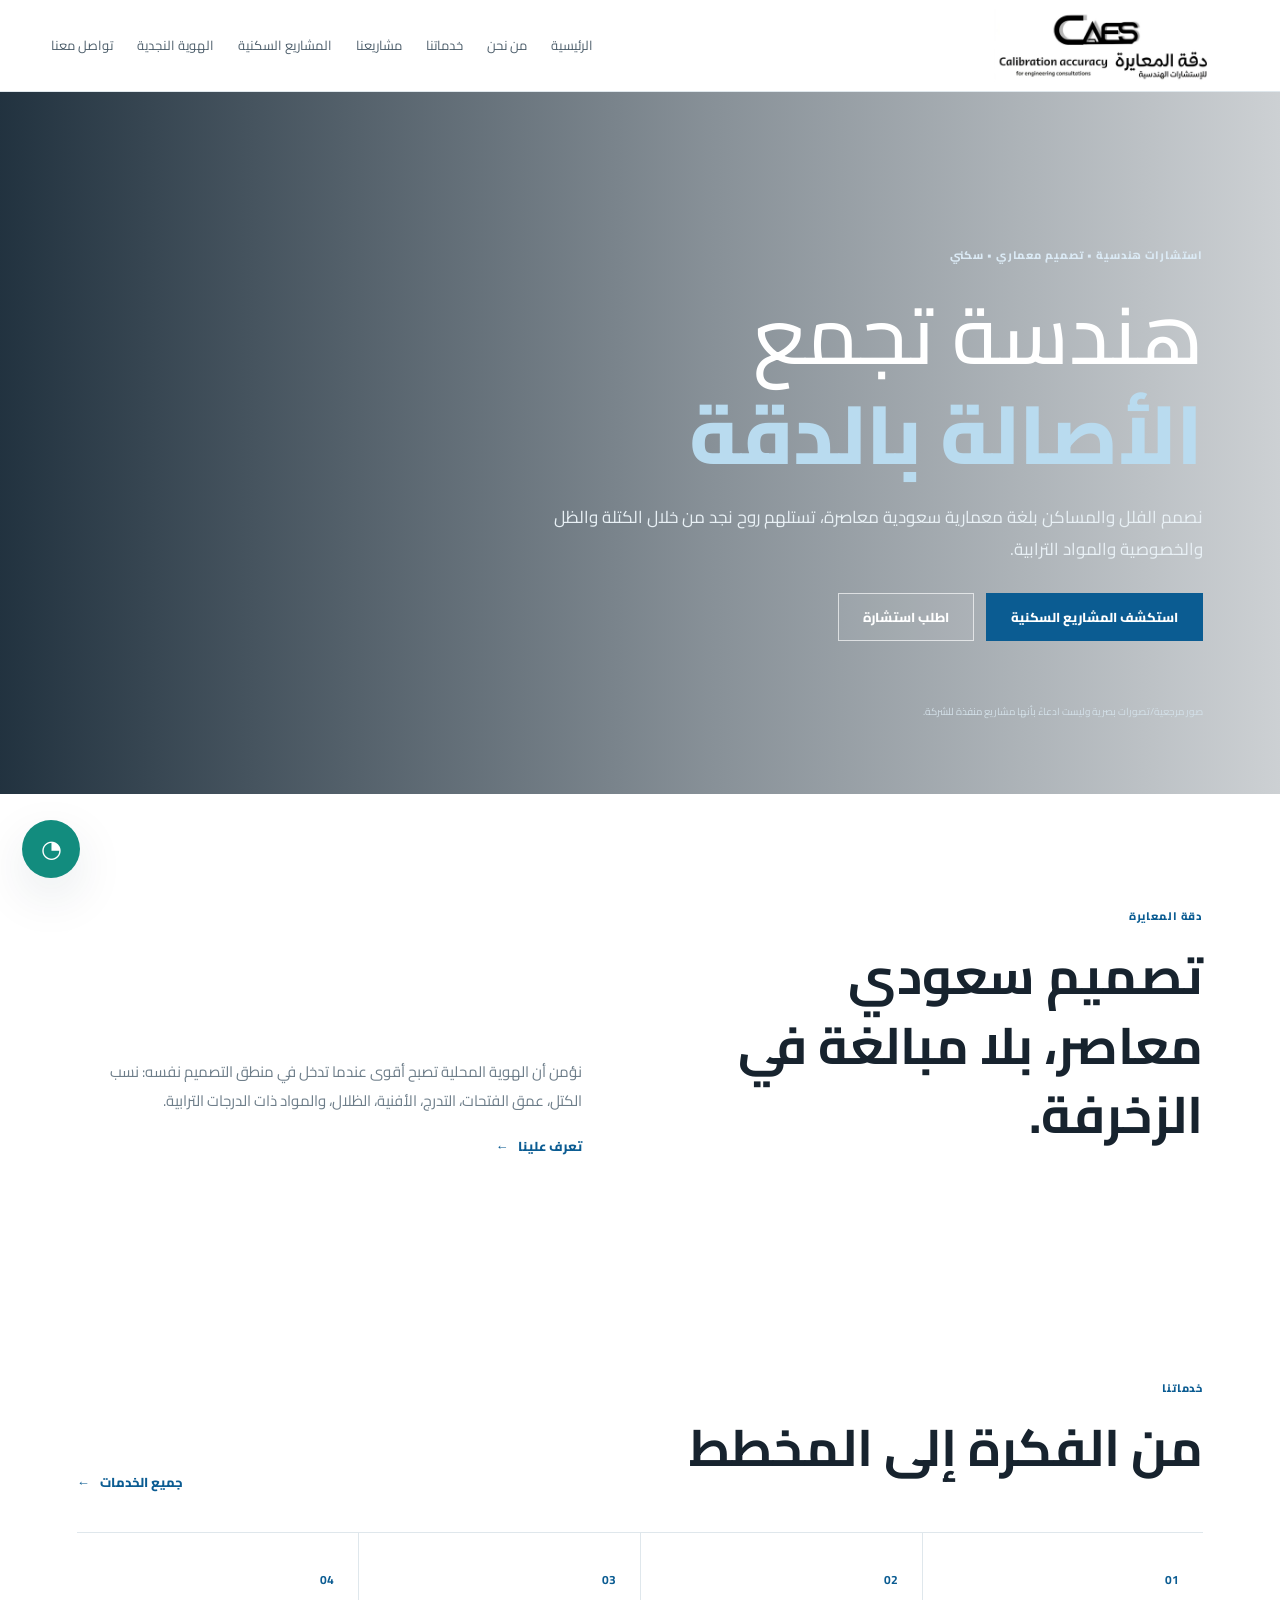
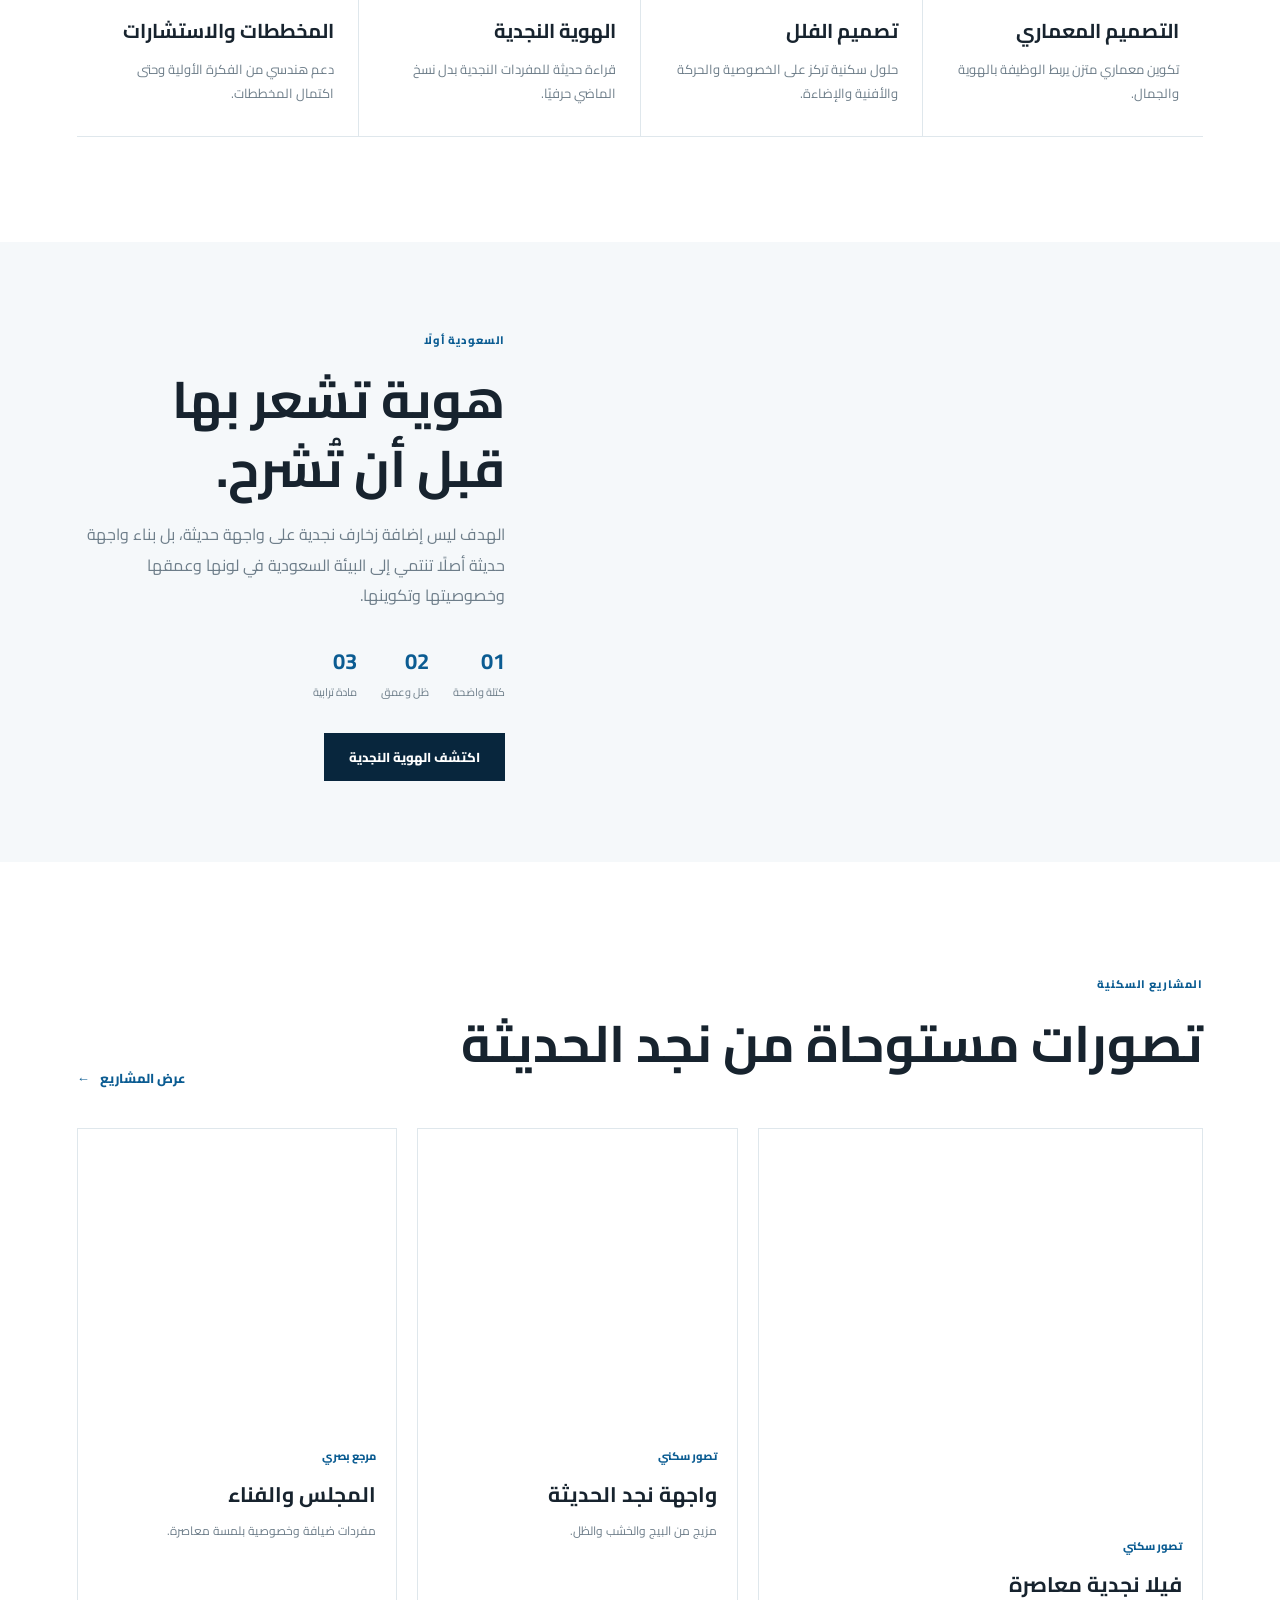
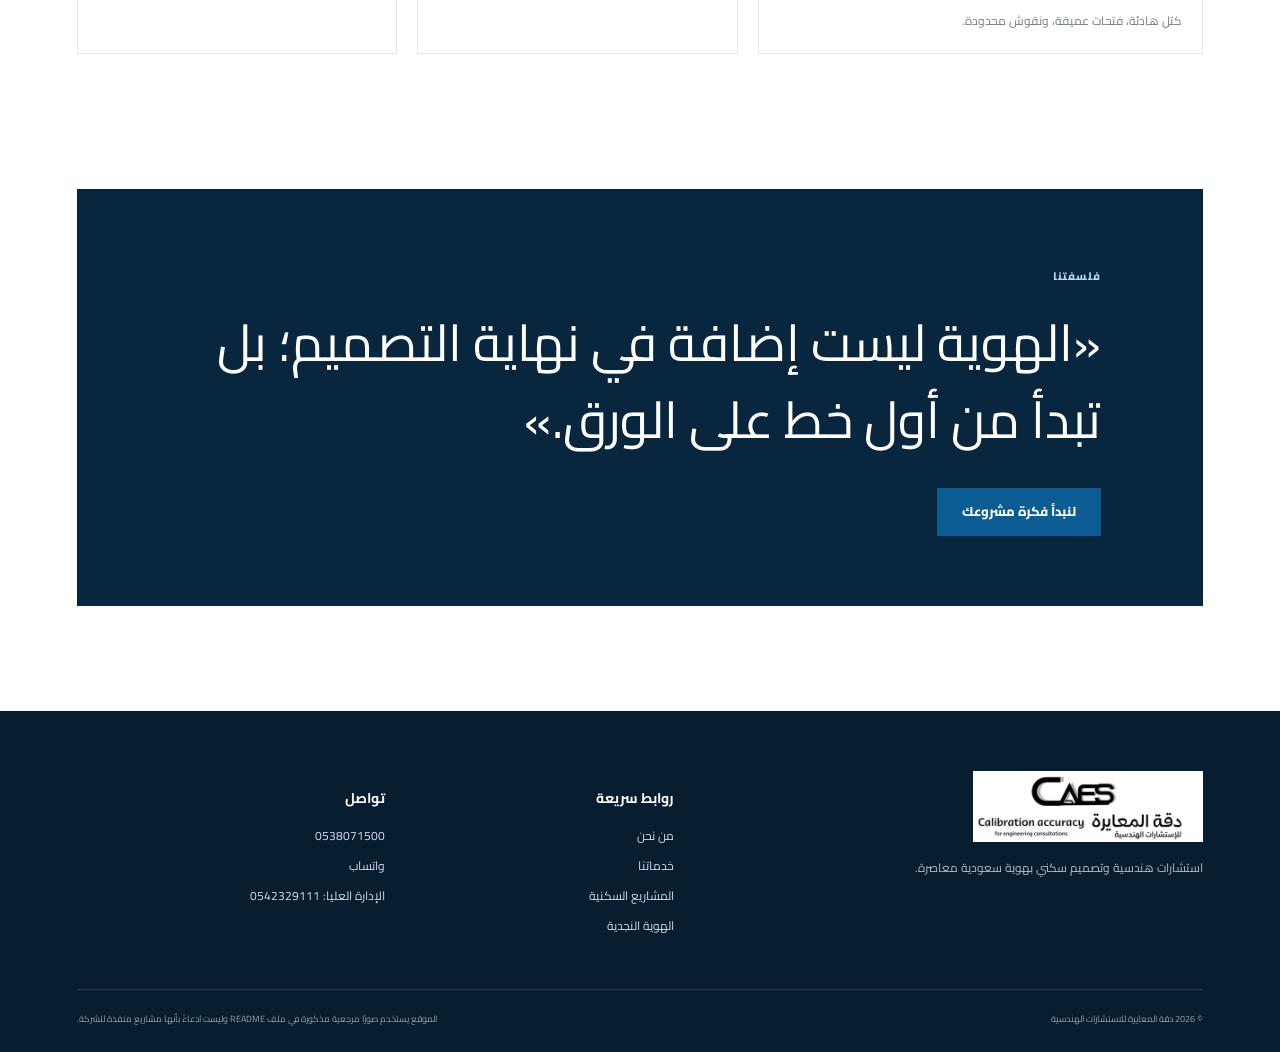
==== commit bbea5b24: "Add files via upload" ====
--- a/index.html
+++ b/index.html
@@ -1,8 +1,8 @@
-<!doctype html><html lang="ar" dir="rtl"><head><meta charset="utf-8"><meta name="viewport" content="width=device-width,initial-scale=1"><meta name="theme-color" content="#0b5c92"><meta name="description" content="دقة المعايرة للاستشارات الهندسية — هندسة تجمع الأصالة بالدقة."><title>الرئيسية | دقة المعايرة</title><link rel="icon" href="assets/images/company-logo.jpg"><link rel="stylesheet" href="assets/style.css"></head><body><header class="site-header"><div class="header-inner"><a class="brand" href="index.html" aria-label="دقة المعايرة للاستشارات الهندسية"><img src="assets/images/company-logo.jpg" alt="دقة المعايرة للاستشارات الهندسية"></a><button class="menu-toggle" aria-label="فتح القائمة" aria-expanded="false">☰</button><nav class="main-nav" aria-label="التنقل الرئيسي">
+<!doctype html><html lang="ar" dir="rtl"><head><meta charset="utf-8"><meta name="viewport" content="width=device-width,initial-scale=1"><meta name="theme-color" content="#0b5c92"><meta name="description" content="دقة المعايرة للاستشارات الهندسية — هندسة تجمع الأصالة بالدقة."><title>الرئيسية | دقة المعايرة</title><link rel="icon" href="company-logo.jpg"><link rel="stylesheet" href="style.css"></head><body><header class="site-header"><div class="header-inner"><a class="brand" href="index.html" aria-label="دقة المعايرة للاستشارات الهندسية"><img src="company-logo.jpg" alt="دقة المعايرة للاستشارات الهندسية"></a><button class="menu-toggle" aria-label="فتح القائمة" aria-expanded="false">☰</button><nav class="main-nav" aria-label="التنقل الرئيسي">
 <a href="index.html">الرئيسية</a><a href="about.html">من نحن</a><a href="services.html">خدماتنا</a><a href="projects.html">مشاريعنا</a><a href="residential.html">المشاريع السكنية</a><a href="najdi.html">الهوية النجدية</a><a href="contact.html">تواصل معنا</a>
 </nav></div></header><main><section class="hero"><div class="hero-media" style="background-image:url('https://mir-s3-cdn-cf.behance.net/projects/808/95bc3b240838301.Y3JvcCwzNTAwLDI3MzcsMCwxMjgy.jpg')"></div><div class="hero-shade"></div><div class="hero-content container"><div class="kicker">استشارات هندسية • تصميم معماري • سكني</div><h1>هندسة تجمع<br><strong>الأصالة بالدقة</strong></h1><p>نصمم الفلل والمساكن بلغة معمارية سعودية معاصرة، تستلهم روح نجد من خلال الكتلة والظل والخصوصية والمواد الترابية.</p><div class="hero-actions"><a class="btn btn-primary" href="residential.html">استكشف المشاريع السكنية</a><a class="btn btn-light" href="contact.html">اطلب استشارة</a></div><div class="hero-disclaimer">صور مرجعية/تصورات بصرية وليست ادعاءً بأنها مشاريع منفذة للشركة.</div></div></section>
 <section class="section intro-section"><div class="container split"><div><span class="eyebrow">دقة المعايرة</span><h2>تصميم سعودي معاصر، بلا مبالغة في الزخرفة.</h2></div><div><p>نؤمن أن الهوية المحلية تصبح أقوى عندما تدخل في منطق التصميم نفسه: نسب الكتل، عمق الفتحات، التدرج، الأفنية، الظلال، والمواد ذات الدرجات الترابية.</p><a class="arrow-link" href="about.html">تعرف علينا <span>←</span></a></div></div></section>
 <section class="section services-preview"><div class="container"><div class="section-title"><div><span class="eyebrow">خدماتنا</span><h2>من الفكرة إلى المخطط</h2></div><a class="arrow-link" href="services.html">جميع الخدمات <span>←</span></a></div><div class="service-grid"><article><b>01</b><h3>التصميم المعماري</h3><p>تكوين معماري متزن يربط الوظيفة بالهوية والجمال.</p></article><article><b>02</b><h3>تصميم الفلل</h3><p>حلول سكنية تركز على الخصوصية والحركة والأفنية والإضاءة.</p></article><article><b>03</b><h3>الهوية النجدية</h3><p>قراءة حديثة للمفردات النجدية بدل نسخ الماضي حرفيًا.</p></article><article><b>04</b><h3>المخططات والاستشارات</h3><p>دعم هندسي من الفكرة الأولية وحتى اكتمال المخططات.</p></article></div></div></section>
 <section class="section feature-section"><div class="container feature-wrap"><div class="feature-photo" style="background-image:url('https://static.hiamag.com/styles/1000x1000/public/2025-10/%D8%A7%D9%84%D8%B5%D9%88%D8%B1%D8%A9%20%D8%A7%D9%84%D8%B1%D8%A6%D9%8A%D8%B3%D9%8A%D8%A9%20-%20%D9%85%D9%86%20%D8%A7%D9%84%D9%85%D8%B4%D8%A7%D8%B1%D9%8A%D8%B9%20%D8%A7%D9%84%D8%B3%D9%83%D9%86%D9%8A%D8%A9%20%D8%A7%D9%84%D8%AE%D8%A7%D8%B5%D8%A9%20%D9%84%D9%85%D9%83%D8%AA%D8%A8%20Quartz%20Architects%20%D9%81%D9%8A%20%D8%A7%D9%84%D8%B1%D9%8A%D8%A7%D8%B6.jpg?h=abc34b67')"></div><div class="feature-copy"><span class="eyebrow">السعودية أولًا</span><h2>هوية تشعر بها قبل أن تُشرح.</h2><p>الهدف ليس إضافة زخارف نجدية على واجهة حديثة، بل بناء واجهة حديثة أصلًا تنتمي إلى البيئة السعودية في لونها وعمقها وخصوصيتها وتكوينها.</p><div class="mini-stats"><span><strong>01</strong> كتلة واضحة</span><span><strong>02</strong> ظل وعمق</span><span><strong>03</strong> مادة ترابية</span></div><a class="btn btn-dark" href="najdi.html">اكتشف الهوية النجدية</a></div></div></section>
 <section class="section projects-preview"><div class="container"><div class="section-title"><div><span class="eyebrow">المشاريع السكنية</span><h2>تصورات مستوحاة من نجد الحديثة</h2></div><a class="arrow-link" href="projects.html">عرض المشاريع <span>←</span></a></div><div class="project-grid"><article class="project-card large"><div class="media" style="background-image:url('https://mir-s3-cdn-cf.behance.net/projects/808/95bc3b240838301.Y3JvcCwzNTAwLDI3MzcsMCwxMjgy.jpg')"></div><div><span>تصور سكني</span><h3>فيلا نجدية معاصرة</h3><p>كتل هادئة، فتحات عميقة، ونقوش محدودة.</p></div></article><article class="project-card"><div class="media" style="background-image:url('https://mir-s3-cdn-cf.behance.net/project_modules/1400_webp/8a9ed3241648797.695d0767a4f8b.jpg')"></div><div><span>تصور سكني</span><h3>واجهة نجد الحديثة</h3><p>مزيج من البيج والخشب والظل.</p></div></article><article class="project-card"><div class="media" style="background-image:url('https://images.pexels.com/photos/35155683/pexels-photo-35155683.jpeg?cs=srgb&dl=pexels-magda-ehlers-pexels-35155683.jpg&fm=jpg')"></div><div><span>مرجع بصري</span><h3>المجلس والفناء</h3><p>مفردات ضيافة وخصوصية بلمسة معاصرة.</p></div></article></div></div></section>
-<section class="section quote-section"><div class="container quote-box"><span class="eyebrow">فلسفتنا</span><blockquote>«الهوية ليست إضافة في نهاية التصميم؛ بل تبدأ من أول خط على الورق.»</blockquote><a class="btn btn-primary" href="contact.html">لنبدأ فكرة مشروعك</a></div></section></main><footer class="site-footer"><div class="footer-grid"><div><img src="assets/images/company-logo.jpg" class="footer-logo" alt="دقة المعايرة"><p>استشارات هندسية وتصميم سكني بهوية سعودية معاصرة.</p></div><div><h3>روابط سريعة</h3><a href="about.html">من نحن</a><a href="services.html">خدماتنا</a><a href="residential.html">المشاريع السكنية</a><a href="najdi.html">الهوية النجدية</a></div><div><h3>تواصل</h3><a href="tel:+966538071500">0538071500</a><a href="https://wa.me/966538071500" target="_blank" rel="noopener">واتساب</a><a href="tel:+966542329111">الإدارة العليا: 0542329111</a></div></div><div class="footer-bottom"><span>© 2026 دقة المعايرة للاستشارات الهندسية</span><span>الموقع يستخدم صورًا مرجعية مذكورة في ملف README وليست ادعاءً بأنها مشاريع منفذة للشركة.</span></div></footer><a class="floating-wa" href="https://wa.me/966538071500" target="_blank" rel="noopener" aria-label="واتساب">◔<span>واتساب</span></a><script src="assets/script.js"></script></body></html>+<section class="section quote-section"><div class="container quote-box"><span class="eyebrow">فلسفتنا</span><blockquote>«الهوية ليست إضافة في نهاية التصميم؛ بل تبدأ من أول خط على الورق.»</blockquote><a class="btn btn-primary" href="contact.html">لنبدأ فكرة مشروعك</a></div></section></main><footer class="site-footer"><div class="footer-grid"><div><img src="company-logo.jpg" class="footer-logo" alt="دقة المعايرة"><p>استشارات هندسية وتصميم سكني بهوية سعودية معاصرة.</p></div><div><h3>روابط سريعة</h3><a href="about.html">من نحن</a><a href="services.html">خدماتنا</a><a href="residential.html">المشاريع السكنية</a><a href="najdi.html">الهوية النجدية</a></div><div><h3>تواصل</h3><a href="tel:+966538071500">0538071500</a><a href="https://wa.me/966538071500" target="_blank" rel="noopener">واتساب</a><a href="tel:+966542329111">الإدارة العليا: 0542329111</a></div></div><div class="footer-bottom"><span>© 2026 دقة المعايرة للاستشارات الهندسية</span><span>الموقع يستخدم صورًا مرجعية مذكورة في ملف README وليست ادعاءً بأنها مشاريع منفذة للشركة.</span></div></footer><a class="floating-wa" href="https://wa.me/966538071500" target="_blank" rel="noopener" aria-label="واتساب">◔<span>واتساب</span></a><script src="script.js"></script></body></html>
--- a/style.css
+++ b/style.css
@@ -0,0 +1,5 @@
+@import url("https://fonts.googleapis.com/css2?family=Cairo:wght@400;500;600;700;800&family=IBM+Plex+Sans+Arabic:wght@400;500;600;700&display=swap");
+:root{--blue:#0b5c92;--blue2:#0a4268;--navy:#08263d;--ink:#17232e;--muted:#6d7d89;--line:#dfe7ec;--bg:#f5f8fa;--sand:#d7c3a6;--sand2:#b4936a;--white:#fff;--shadow:0 18px 50px rgba(9,45,70,.10)}*{box-sizing:border-box}html{scroll-behavior:smooth}body{margin:0;background:#fff;color:var(--ink);font-family:"Cairo","IBM Plex Sans Arabic",sans-serif;line-height:1.9}.container{width:min(1180px,88vw);margin:auto}.site-header{height:92px;background:rgba(255,255,255,.96);border-bottom:1px solid var(--line);position:sticky;top:0;z-index:50;backdrop-filter:blur(12px)}.header-inner{height:100%;width:min(1280px,92vw);margin:auto;display:flex;align-items:center;gap:30px}.brand{display:block;width:235px;flex:0 0 235px}.brand img{width:100%;height:auto;display:block}.main-nav{margin-right:auto;display:flex;gap:24px;align-items:center}.main-nav a{font-size:13px;text-decoration:none;color:#4d5e6b;white-space:nowrap;position:relative}.main-nav a:hover{color:var(--blue)}.menu-toggle{display:none;border:0;background:none;font-size:27px;color:var(--navy);margin-right:auto}.hero,.najdi-hero{min-height:78vh;position:relative;display:flex;align-items:center;overflow:hidden}.hero-media,.najdi-photo{position:absolute;inset:0;background-size:cover;background-position:center}.hero-shade{position:absolute;inset:0;background:linear-gradient(90deg,rgba(3,22,37,.88),rgba(3,22,37,.48) 55%,rgba(3,22,37,.20))}.hero-content{position:relative;color:#fff;padding:110px 0}.kicker,.eyebrow{font-size:11px;letter-spacing:.08em;font-weight:800;color:var(--blue)}.hero .kicker,.najdi-hero .eyebrow{color:#dbeaf5}.hero h1,.najdi-hero h1{font-size:clamp(45px,7vw,82px);line-height:1.22;margin:18px 0 15px;font-weight:500}.hero h1 strong,.najdi-hero h1 strong{color:#b9dbef;font-weight:800}.hero p,.najdi-hero p{max-width:650px;color:#e8f0f5;font-size:17px}.hero-actions{display:flex;gap:12px;margin-top:28px}.btn{display:inline-flex;align-items:center;justify-content:center;min-height:48px;padding:10px 24px;border:1px solid transparent;text-decoration:none;font-size:13px;font-weight:800;cursor:pointer;font-family:inherit}.btn-primary{background:var(--blue);color:#fff}.btn-light{border-color:rgba(255,255,255,.65);color:#fff;background:rgba(255,255,255,.05)}.btn-dark{background:var(--navy);color:#fff}.hero-disclaimer{position:absolute;bottom:30px;font-size:10px;color:#d3e0e8}.section{padding:105px 0}.split{display:grid;grid-template-columns:1fr 1fr;gap:9vw;align-items:end}.split h2,.section-title h2{font-size:clamp(31px,4vw,53px);line-height:1.35;margin:12px 0}.split p{color:var(--muted);font-size:15px}.arrow-link{display:inline-flex;gap:10px;color:var(--blue);font-size:13px;font-weight:800;text-decoration:none}.section-title{display:flex;justify-content:space-between;align-items:end;margin-bottom:38px}.service-grid{display:grid;grid-template-columns:repeat(4,1fr);border-top:1px solid var(--line);border-bottom:1px solid var(--line)}.service-grid article{padding:30px 24px;border-left:1px solid var(--line)}.service-grid article:last-child{border-left:0}.service-grid b,.service-no,.principles b,.cards-3 b{color:var(--blue);font-size:12px}.service-grid h3{font-size:20px;margin:18px 0 7px}.service-grid p,.gallery-info p,.res-copy p,.principles p,.cards-3 p{font-size:13px;color:var(--muted);margin:0}.feature-section{background:var(--bg);padding:0}.feature-wrap{display:grid;grid-template-columns:1.08fr .92fr;min-height:620px}.feature-photo{min-height:620px;background-size:cover;background-position:center}.feature-copy{align-self:center;padding:80px 7vw 80px 0}.feature-copy h2{font-size:clamp(32px,4vw,52px);line-height:1.35;margin:12px 0}.feature-copy p{color:var(--muted);max-width:520px}.mini-stats{display:flex;gap:24px;margin:30px 0;flex-wrap:wrap}.mini-stats span{font-size:11px;color:var(--muted);display:flex;flex-direction:column}.mini-stats strong{font-size:22px;color:var(--blue)}.project-grid{display:grid;grid-template-columns:1.25fr .9fr .9fr;gap:20px}.project-card{border:1px solid var(--line);background:#fff}.project-card .media{height:290px;background-size:cover;background-position:center}.project-card.large .media{height:380px}.project-card>div:last-child{padding:20px}.project-card span,.gallery-info span,.res-copy>span{color:var(--blue);font-size:11px;font-weight:800}.project-card h3{margin:5px 0;font-size:21px}.project-card p{margin:0;color:var(--muted);font-size:12px}.quote-section{padding-top:30px}.quote-box{background:var(--navy);color:#fff;padding:70px 8vw}.quote-box .eyebrow{color:#b8d9ec}.quote-box blockquote{font-size:clamp(30px,4vw,54px);line-height:1.5;margin:15px 0 30px;max-width:900px}.page-hero{padding:110px 0 90px;background:linear-gradient(135deg,#f4f8fb,#fff);border-bottom:1px solid var(--line)}.page-hero h1{font-size:clamp(45px,6vw,76px);line-height:1.2;margin:15px 0}.page-hero h1 strong{color:var(--blue)}.page-hero p{max-width:720px;color:var(--muted);font-size:16px}.sand-section{background:linear-gradient(135deg,#f5efe6,#fff)}.cards-3{display:grid;grid-template-columns:repeat(3,1fr);gap:22px}.cards-3>div{background:#fff;border:1px solid #e9e1d6;padding:35px}.cards-3 h3{font-size:24px;margin:12px 0 4px}.service-list article{display:grid;grid-template-columns:110px 1fr;gap:35px;padding:42px 0;border-bottom:1px solid var(--line)}.service-list h2{font-size:30px;margin:0 0 8px}.service-list p{color:var(--muted);margin:0}.service-list ul{display:flex;gap:20px;flex-wrap:wrap;padding:0;list-style:none;color:#536774;font-size:12px}.service-list li{border-right:2px solid var(--sand2);padding-right:10px}.filter-row{display:flex;gap:8px;margin-bottom:28px;flex-wrap:wrap}.filter{border:1px solid var(--line);background:#fff;padding:10px 18px;font:inherit;font-size:12px;cursor:pointer}.filter.active,.filter:hover{background:var(--navy);color:#fff}.gallery-grid{display:grid;grid-template-columns:repeat(2,1fr);gap:24px}.gallery-card{border:1px solid var(--line);background:#fff;overflow:hidden}.gallery-card .media{height:430px;background-size:cover;background-position:center}.gallery-info{padding:20px}.gallery-info h3{font-size:22px;margin:4px 0}.residential-list{padding-top:70px}.residential-card{display:grid;grid-template-columns:1.1fr .9fr;gap:6vw;align-items:center;margin-bottom:90px}.residential-card:nth-child(even){grid-template-columns:.9fr 1.1fr}.residential-card:nth-child(even) .res-photo{order:2}.res-photo .media{height:560px;background-size:cover;background-position:center}.res-copy h2{font-size:40px;line-height:1.3;margin:8px 0 12px}.res-copy p{font-size:14px;max-width:540px}.specs{display:flex;gap:45px;margin-top:28px}.specs div{display:flex;flex-direction:column;border-top:2px solid var(--blue);padding-top:10px}.specs small{color:var(--muted);font-size:10px}.specs strong{font-size:14px}.notice{background:#f4f8fa;border-right:4px solid var(--blue);padding:25px}.notice p{margin:6px 0 0;color:var(--muted);font-size:13px}.najdi-hero{min-height:70vh}.najdi-hero .container{position:relative;color:#fff;padding:130px 0 80px}.najdi-hero .hero-shade{background:linear-gradient(90deg,rgba(9,35,53,.82),rgba(9,35,53,.45),rgba(9,35,53,.20))}.principles{display:grid;grid-template-columns:repeat(3,1fr);gap:18px}.principles article{padding:28px;background:var(--bg);border-top:3px solid var(--blue)}.principles h3{font-size:22px;margin:10px 0 3px}.visual-essay{background:#f7f3ed}.essay-grid{display:grid;grid-template-columns:1fr 1fr;gap:7vw;align-items:center}.essay-photo{height:540px;background-size:cover;background-position:center}.essay-copy h2{font-size:clamp(30px,4vw,50px);line-height:1.35}.essay-copy p{color:var(--muted)}.contact-grid{display:grid;grid-template-columns:.85fr 1.15fr;gap:7vw}.contact-card{display:flex;flex-direction:column;padding:28px;border:1px solid var(--line);text-decoration:none;color:var(--ink);margin-bottom:14px;background:#fff}.contact-card small,.contact-card span{font-size:11px;color:var(--muted)}.contact-card strong{font-size:28px;color:var(--blue);margin:4px 0}.form-panel{background:var(--bg);padding:42px}.form-panel h2{font-size:32px;margin:8px 0 24px}form{display:flex;flex-direction:column;gap:16px}label{font-size:12px;font-weight:700}input,textarea{display:block;width:100%;margin-top:6px;border:1px solid #d5e0e7;padding:12px 14px;background:#fff;font:inherit;font-size:13px;outline:none}input:focus,textarea:focus{border-color:var(--blue)}.site-footer{background:#071e31;color:#dbe5eb;padding:60px 0 25px}.footer-grid{width:min(1180px,88vw);margin:auto;display:grid;grid-template-columns:1.4fr .7fr .9fr;gap:50px}.footer-logo{width:230px;display:block;margin-bottom:15px}.footer-grid p{font-size:12px;color:#aebfc9;max-width:350px}.footer-grid h3{font-size:14px;color:#fff}.footer-grid a{display:block;color:#cfe0ea;text-decoration:none;font-size:12px;margin:7px 0}.footer-bottom{width:min(1180px,88vw);margin:45px auto 0;padding-top:20px;border-top:1px solid rgba(255,255,255,.12);display:flex;justify-content:space-between;gap:20px;color:#8ea3b0;font-size:9px}.floating-wa{position:fixed;left:22px;bottom:22px;z-index:40;background:#128c7e;color:#fff;width:58px;height:58px;border-radius:50%;display:flex;align-items:center;justify-content:center;text-decoration:none;font-size:24px;box-shadow:var(--shadow)}.floating-wa span{position:absolute;right:68px;background:#071e31;padding:7px 10px;border-radius:4px;font-size:10px;white-space:nowrap;opacity:0;transform:translateX(6px);transition:.2s}.floating-wa:hover span{opacity:1;transform:none}.reveal{opacity:0;transform:translateY(18px);transition:.7s ease}.reveal.visible{opacity:1;transform:none}
+@media(max-width:1050px){.main-nav{gap:14px}.main-nav a{font-size:11px}.brand{width:205px;flex-basis:205px}.service-grid{grid-template-columns:1fr 1fr}.project-grid{grid-template-columns:1fr 1fr}.project-card.large{grid-column:1/-1}.feature-wrap{grid-template-columns:1fr}.feature-copy{padding:70px 0}.feature-photo{min-height:500px}}
+@media(max-width:800px){.site-header{height:78px}.header-inner{width:90vw}.brand{width:185px;flex-basis:185px}.menu-toggle{display:block}.main-nav{display:none;position:absolute;top:78px;right:0;left:0;background:#fff;padding:18px 6vw;border-bottom:1px solid var(--line);flex-direction:column;align-items:flex-start;gap:12px}.main-nav.open{display:flex}.hero-content{padding:100px 0}.hero h1,.najdi-hero h1{font-size:48px}.split,.essay-grid,.contact-grid,.residential-card,.residential-card:nth-child(even){grid-template-columns:1fr}.residential-card:nth-child(even) .res-photo{order:0}.gallery-grid{grid-template-columns:1fr}.principles,.cards-3{grid-template-columns:1fr}.res-photo .media{height:420px}.footer-grid{grid-template-columns:1fr 1fr}.footer-bottom{flex-direction:column}.section{padding:75px 0}.page-hero{padding:80px 0}.project-grid{grid-template-columns:1fr}.project-card.large{grid-column:auto}.hero-disclaimer{position:static;margin-top:25px}.hero-actions{flex-wrap:wrap}}
+@media(max-width:520px){.brand{width:160px;flex-basis:160px}.hero h1,.najdi-hero h1{font-size:40px}.hero p,.najdi-hero p{font-size:14px}.service-grid{grid-template-columns:1fr}.service-grid article{border-left:0;border-bottom:1px solid var(--line)}.service-list article{grid-template-columns:1fr;gap:8px}.gallery-card .media{height:320px}.res-copy h2{font-size:32px}.footer-grid{grid-template-columns:1fr}.footer-logo{width:200px}.floating-wa{left:15px;bottom:15px}.quote-box{padding:50px 7vw}}
